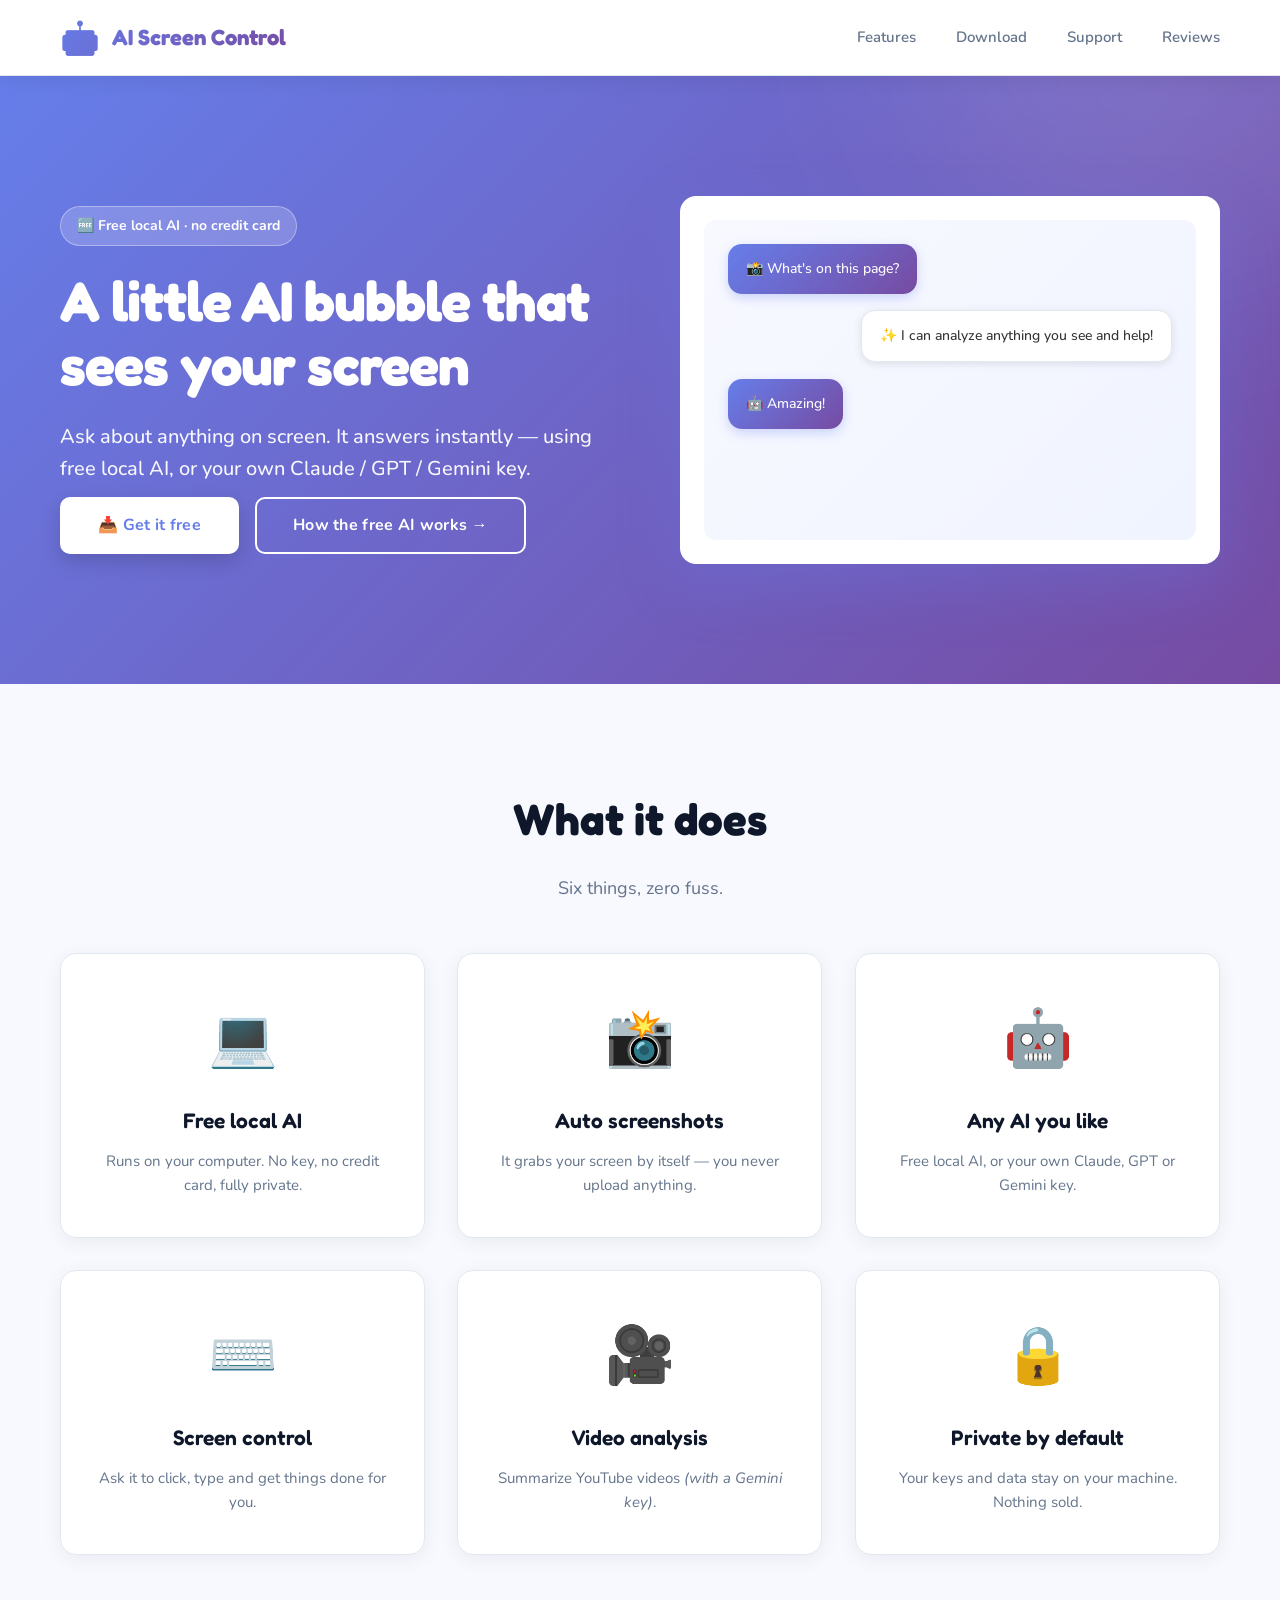
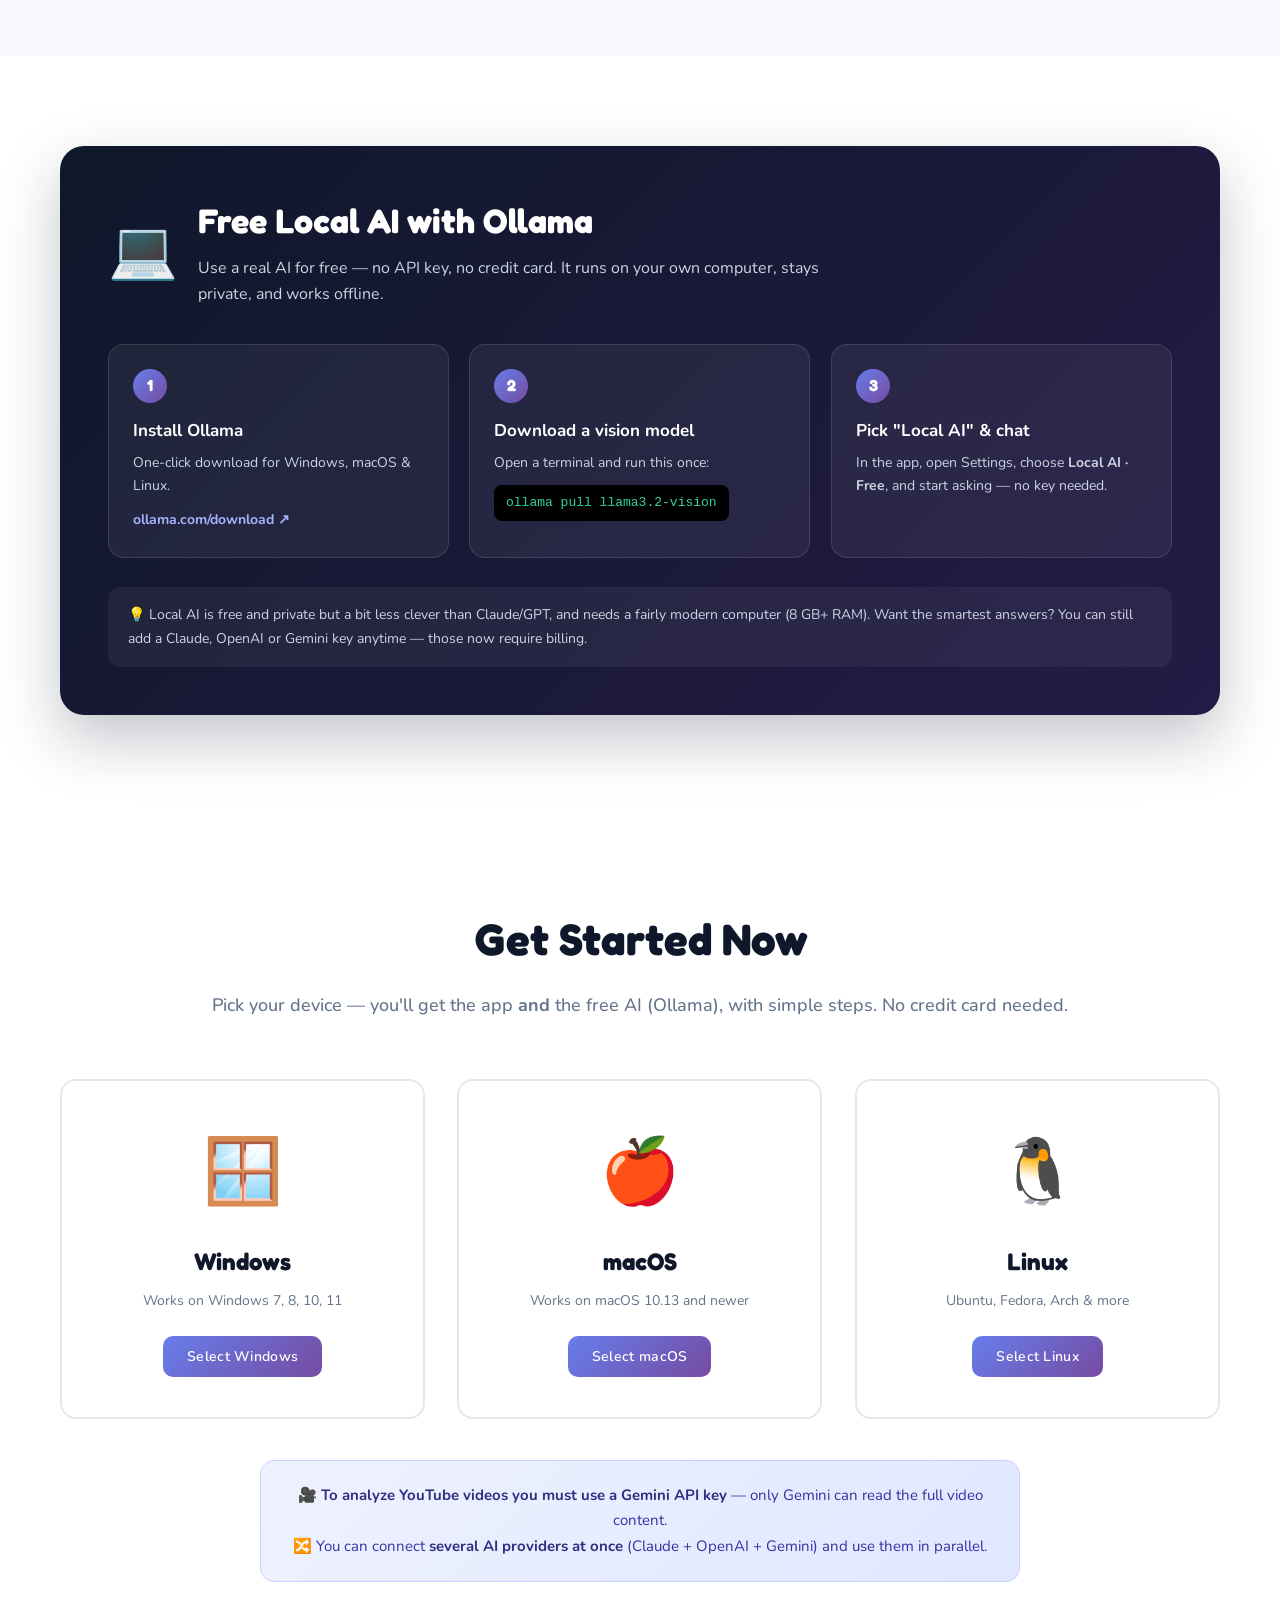
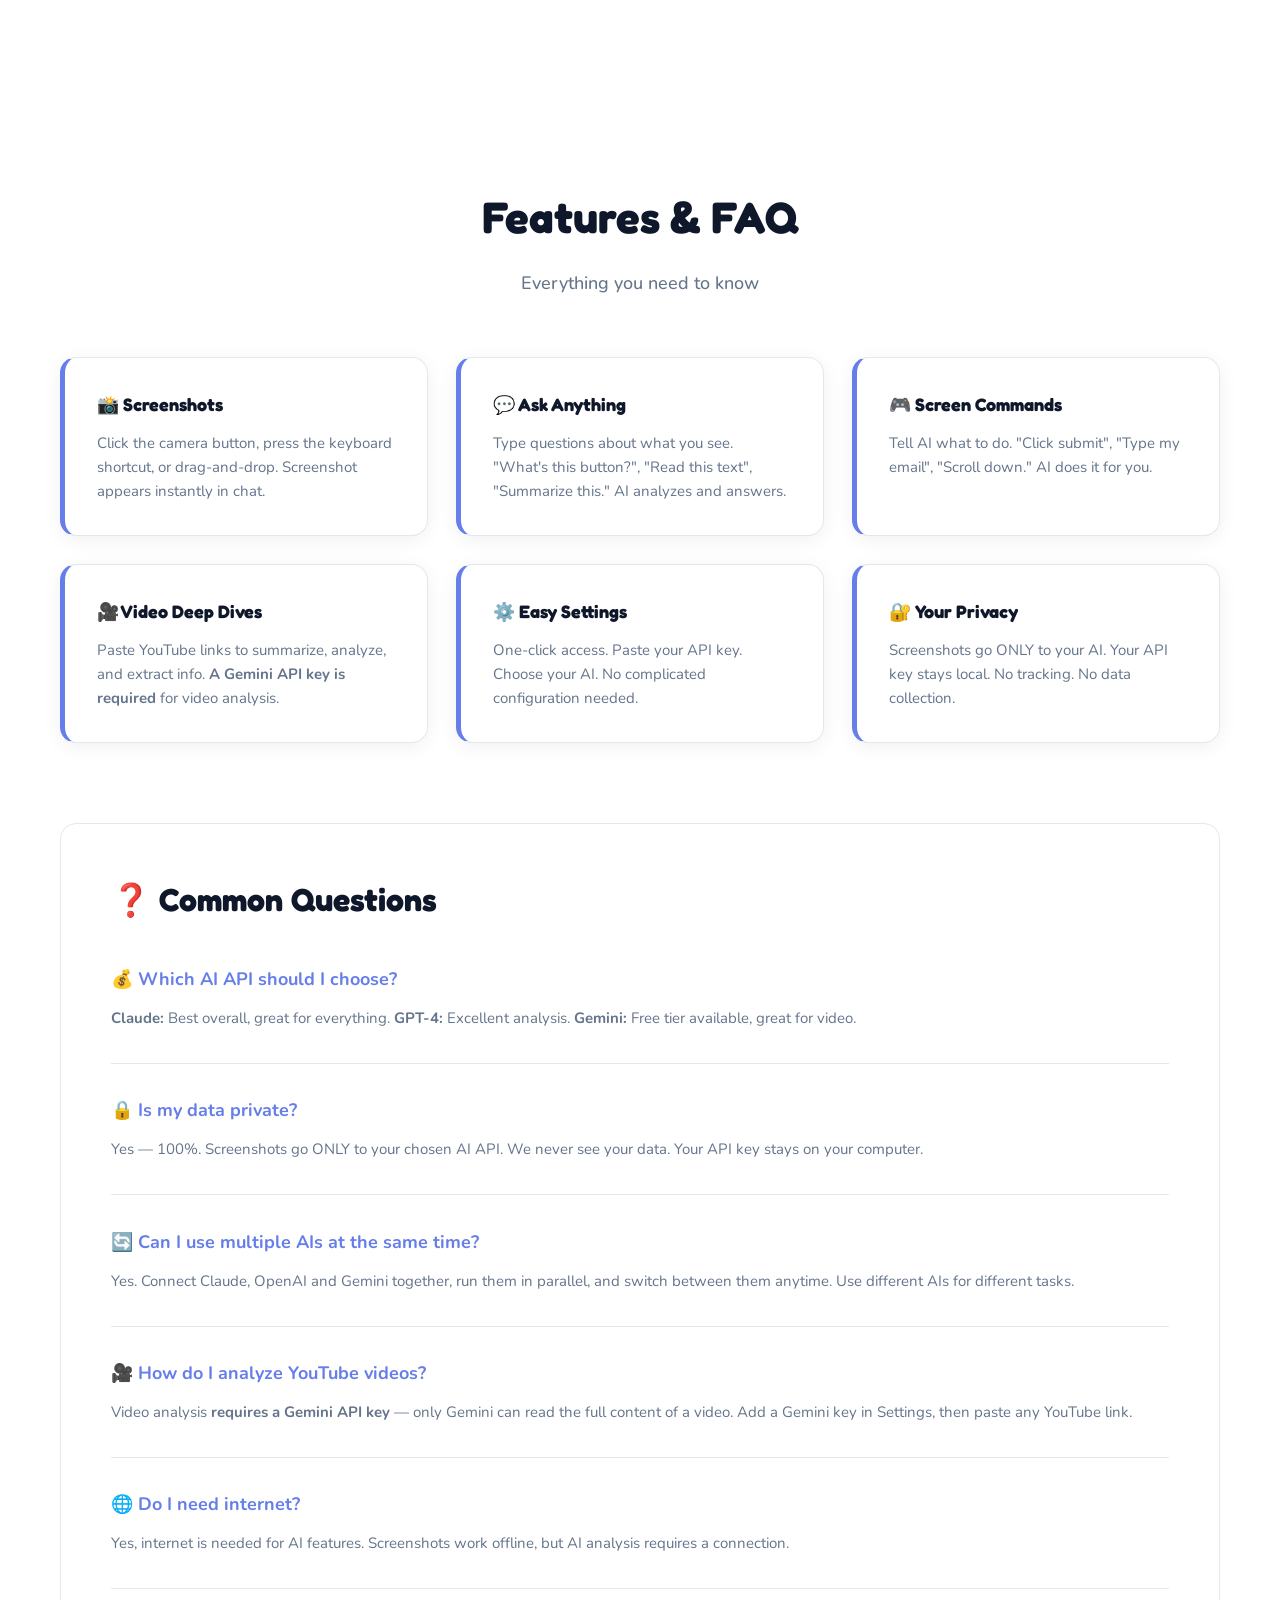
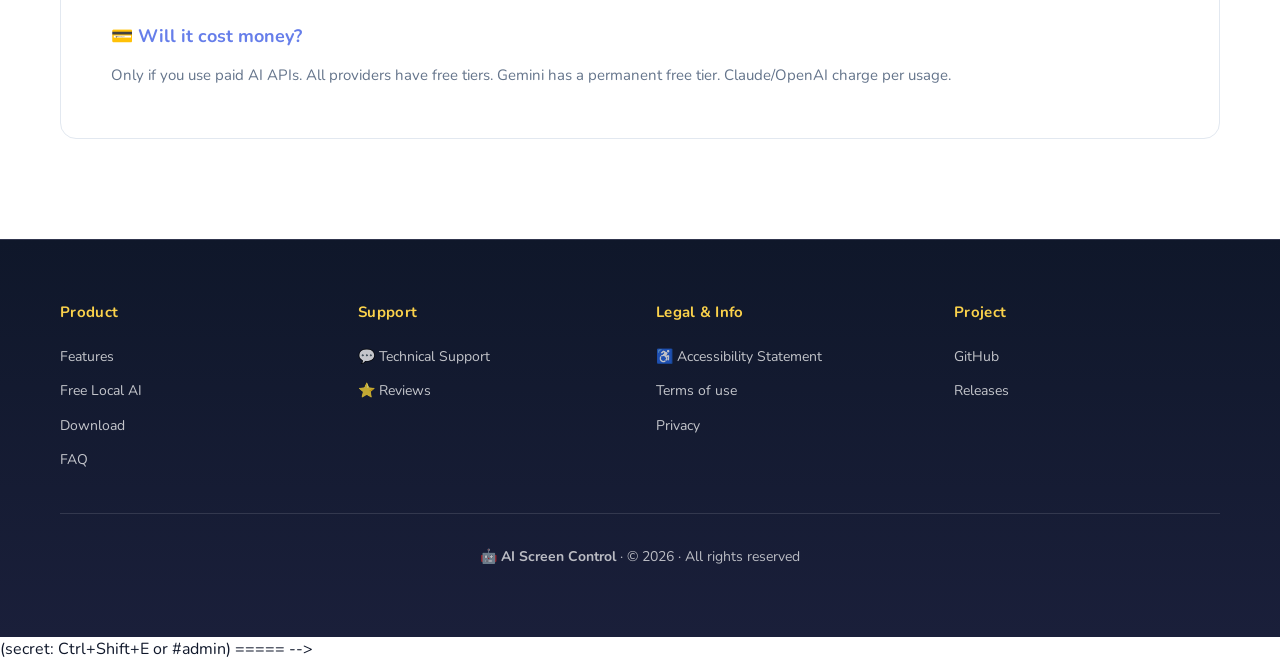
==== website/index.html @ 4c2fd34a "Website: split into separate pages + shared assets + admin tweaks - Multi-page site sharing styles.c" ====
<!DOCTYPE html>
<html lang="en">
<head>
  <meta charset="UTF-8">
  <meta name="viewport" content="width=device-width, initial-scale=1.0">
  <title>AI Screen Control - Universal AI Assistant</title>
  <link href="https://fonts.googleapis.com/css2?family=Fredoka:wght@500;600;700&family=Nunito:wght@400;600;700;800&display=swap" rel="stylesheet">
  <link rel="stylesheet" href="styles.css">
</head>
<body>
  <a href="#main" class="skip-link">Skip to main content</a>
  <nav class="navbar" aria-label="Primary">
    <div class="container">
      <a class="logo" href="index.html" style="text-decoration:none;">
        <span class="logo-icon" aria-hidden="true">🤖</span>
        <span>AI Screen Control</span>
      </a>
      <ul class="nav-links">
        <li><a href="index.html#features">Features</a></li>
        <li><a href="index.html#download">Download</a></li>
        <li><a href="support.html">Support</a></li>
        <li><a href="reviews.html">Reviews</a></li>
      </ul>
    </div>
  </nav>

  <main id="main">
  <header class="hero">
    <div class="container">
      <div class="hero-content">
        <span class="hero-badge">🆓 Free local AI · no credit card</span>
        <h1>A little AI bubble that sees your screen</h1>
        <p class="subtitle">Ask about anything on screen. It answers instantly — using free local AI, or your own Claude / GPT / Gemini key.</p>
        <div class="hero-buttons">
          <a href="#download" class="btn btn-primary">📥 Get it free</a>
          <a href="#local-ai" class="btn btn-secondary">How the free AI works →</a>
        </div>
      </div>
      <div class="hero-image">
        <div class="mockup">
          <div class="mockup-screen">
            <div class="chat-bubble">📸 What's on this page?</div>
            <div class="chat-bubble response">✨ I can analyze anything you see and help!</div>
            <div class="chat-bubble">🤖 Amazing!</div>
          </div>
        </div>
      </div>
    </div>
  </header>
<section id="features" class="features">
    <div class="container">
      <h2>What it does</h2>
      <p>Six things, zero fuss.</p>
      <div class="features-grid">
        <div class="feature-card">
          <div class="feature-icon">💻</div>
          <h3>Free local AI</h3>
          <p>Runs on your computer. No key, no credit card, fully private.</p>
        </div>
        <div class="feature-card">
          <div class="feature-icon">📸</div>
          <h3>Auto screenshots</h3>
          <p>It grabs your screen by itself — you never upload anything.</p>
        </div>
        <div class="feature-card">
          <div class="feature-icon">🤖</div>
          <h3>Any AI you like</h3>
          <p>Free local AI, or your own Claude, GPT or Gemini key.</p>
        </div>
        <div class="feature-card">
          <div class="feature-icon">⌨️</div>
          <h3>Screen control</h3>
          <p>Ask it to click, type and get things done for you.</p>
        </div>
        <div class="feature-card">
          <div class="feature-icon">🎥</div>
          <h3>Video analysis</h3>
          <p>Summarize YouTube videos <em>(with a Gemini key)</em>.</p>
        </div>
        <div class="feature-card">
          <div class="feature-icon">🔒</div>
          <h3>Private by default</h3>
          <p>Your keys and data stay on your machine. Nothing sold.</p>
        </div>
      </div>
    </div>
  </section>
<section id="local-ai" class="localai">
    <div class="container">
      <div class="localai-card">
        <div class="localai-head">
          <span class="localai-emoji">💻</span>
          <div>
            <h2>Free Local AI with Ollama</h2>
            <p>Use a real AI for free — no API key, no credit card. It runs on your own computer, stays private, and works offline.</p>
          </div>
        </div>

        <div class="localai-steps">
          <div class="localai-step">
            <span class="step-num">1</span>
            <h4>Install Ollama</h4>
            <p>One-click download for Windows, macOS & Linux.</p>
            <a class="localai-link" href="https://ollama.com/download" target="_blank" rel="noopener">ollama.com/download ↗</a>
          </div>
          <div class="localai-step">
            <span class="step-num">2</span>
            <h4>Download a vision model</h4>
            <p>Open a terminal and run this once:</p>
            <code>ollama pull llama3.2-vision</code>
          </div>
          <div class="localai-step">
            <span class="step-num">3</span>
            <h4>Pick "Local AI" &amp; chat</h4>
            <p>In the app, open Settings, choose <strong>Local AI · Free</strong>, and start asking — no key needed.</p>
          </div>
        </div>

        <p class="localai-note">
          💡 Local AI is free and private but a bit less clever than Claude/GPT, and needs a fairly modern computer (8&nbsp;GB+ RAM).
          Want the smartest answers? You can still add a Claude, OpenAI or Gemini key anytime — those now require billing.
        </p>
      </div>
    </div>
  </section>
<section id="download" class="download">
    <div class="container">
      <h2>Get Started Now</h2>
      <p class="section-subtitle">Pick your device — you'll get the app <strong>and</strong> the free AI (Ollama), with simple steps. No credit card needed.</p>

      <div class="download-options">
        <div class="os-card">
          <div class="os-icon">🪟</div>
          <h3>Windows</h3>
          <p>Works on Windows 7, 8, 10, 11</p>
          <button class="btn btn-small btn-gradient" onclick="openDownloadModal('windows')">Select Windows</button>
        </div>

        <div class="os-card">
          <div class="os-icon">🍎</div>
          <h3>macOS</h3>
          <p>Works on macOS 10.13 and newer</p>
          <button class="btn btn-small btn-gradient" onclick="openDownloadModal('macos')">Select macOS</button>
        </div>

        <div class="os-card">
          <div class="os-icon">🐧</div>
          <h3>Linux</h3>
          <p>Ubuntu, Fedora, Arch & more</p>
          <button class="btn btn-small btn-gradient" onclick="openDownloadModal('linux')">Select Linux</button>
        </div>
      </div>

      <div class="provider-note">
        🎥 <strong>To analyze YouTube videos you must use a Gemini API key</strong> — only Gemini can read the full video content.
        <br>🔀 You can connect <strong>several AI providers at once</strong> (Claude + OpenAI + Gemini) and use them in parallel.
      </div>
    </div>
  </section>
<section id="docs" class="docs">
    <div class="container">
      <h2>Features & FAQ</h2>
      <p class="section-subtitle">Everything you need to know</p>

      <div class="docs-grid">
        <div class="doc-card">
          <h3>📸 Screenshots</h3>
          <p>Click the camera button, press the keyboard shortcut, or drag-and-drop. Screenshot appears instantly in chat.</p>
        </div>
        <div class="doc-card">
          <h3>💬 Ask Anything</h3>
          <p>Type questions about what you see. "What's this button?", "Read this text", "Summarize this." AI analyzes and answers.</p>
        </div>
        <div class="doc-card">
          <h3>🎮 Screen Commands</h3>
          <p>Tell AI what to do. "Click submit", "Type my email", "Scroll down." AI does it for you.</p>
        </div>
        <div class="doc-card">
          <h3>🎥 Video Deep Dives</h3>
          <p>Paste YouTube links to summarize, analyze, and extract info. <strong>A Gemini API key is required</strong> for video analysis.</p>
        </div>
        <div class="doc-card">
          <h3>⚙️ Easy Settings</h3>
          <p>One-click access. Paste your API key. Choose your AI. No complicated configuration needed.</p>
        </div>
        <div class="doc-card">
          <h3>🔐 Your Privacy</h3>
          <p>Screenshots go ONLY to your AI. Your API key stays local. No tracking. No data collection.</p>
        </div>
      </div>

      <div class="faq">
        <h3>❓ Common Questions</h3>
        <div class="faq-item">
          <h4>💰 Which AI API should I choose?</h4>
          <p><strong>Claude:</strong> Best overall, great for everything. <strong>GPT-4:</strong> Excellent analysis. <strong>Gemini:</strong> Free tier available, great for video.</p>
        </div>
        <div class="faq-item">
          <h4>🔒 Is my data private?</h4>
          <p>Yes — 100%. Screenshots go ONLY to your chosen AI API. We never see your data. Your API key stays on your computer.</p>
        </div>
        <div class="faq-item">
          <h4>🔄 Can I use multiple AIs at the same time?</h4>
          <p>Yes. Connect Claude, OpenAI and Gemini together, run them in parallel, and switch between them anytime. Use different AIs for different tasks.</p>
        </div>
        <div class="faq-item">
          <h4>🎥 How do I analyze YouTube videos?</h4>
          <p>Video analysis <strong>requires a Gemini API key</strong> — only Gemini can read the full content of a video. Add a Gemini key in Settings, then paste any YouTube link.</p>
        </div>
        <div class="faq-item">
          <h4>🌐 Do I need internet?</h4>
          <p>Yes, internet is needed for AI features. Screenshots work offline, but AI analysis requires a connection.</p>
        </div>
        <div class="faq-item">
          <h4>💳 Will it cost money?</h4>
          <p>Only if you use paid AI APIs. All providers have free tiers. Gemini has a permanent free tier. Claude/OpenAI charge per usage.</p>
        </div>
      </div>
    </div>
  </section>
  </main>

  <footer>
    <div class="container">
      <div class="footer-cols">
        <div class="footer-col">
          <h4>Product</h4>
          <a href="index.html#features">Features</a>
          <a href="index.html#local-ai">Free Local AI</a>
          <a href="index.html#download">Download</a>
          <a href="index.html#docs">FAQ</a>
        </div>
        <div class="footer-col">
          <h4>Support</h4>
          <a href="support.html">💬 Technical Support</a>
          <a href="reviews.html">⭐ Reviews</a>
        </div>
        <div class="footer-col">
          <h4>Legal &amp; Info</h4>
          <a href="accessibility.html">♿ Accessibility Statement</a>
          <a href="index.html#docs">Terms of use</a>
          <a href="index.html#docs">Privacy</a>
        </div>
        <div class="footer-col">
          <h4>Project</h4>
          <a href="https://github.com/az0512124155azz-sys/ai-screen-control" target="_blank" rel="noopener">GitHub</a>
          <a href="https://github.com/az0512124155azz-sys/ai-screen-control/releases/latest" target="_blank" rel="noopener">Releases</a>
        </div>
      </div>
      <div class="footer-bottom"><p><strong>🤖 AI Screen Control</strong> · © 2026 · All rights reserved</p></div>
    </div>
  </footer>

  <div class="modal-overlay" id="downloadModal">
    <div class="modal" role="dialog" aria-modal="true" aria-labelledby="modalTitle">
      <div class="modal-header">
        <h3 id="modalTitle">Choose Installation Method</h3>
        <button class="modal-close" onclick="closeModal()" aria-label="Close dialog">
          <span aria-hidden="true">✕</span>
        </button>
      </div>
      <div class="modal-body" id="modalBody"></div>
    </div>
  </div>

  
   (secret: Ctrl+Shift+E or #admin) ===== -->
  <div id="adminLogin" hidden>
    <form class="admin-login-box" onsubmit="tryAdmin(event)">
      <h3>🔒 Admin login</h3>
      <p>Enter your password to edit the site's text.</p>
      <input id="adminPass" type="password" placeholder="Password" autocomplete="off">
      <p id="adminErr" class="admin-err" hidden>Wrong password.</p>
      <div class="admin-login-actions">
        <button type="submit" class="admin-go">Enter</button>
        <button type="button" class="admin-cancel" onclick="document.getElementById('adminLogin').hidden=true">Cancel</button>
      </div>
    </form>
  </div>

  
  
  

  
  <script src="site.js"></script>
</body>
</html>
---- website/styles.css ----
* { margin: 0; padding: 0; box-sizing: border-box; }

    /* ===== Accessibility ===== */
    /* Visible keyboard focus indicator on every interactive element */
    a:focus-visible, button:focus-visible, [tabindex]:focus-visible {
      outline: 3px solid #ffbf47;
      outline-offset: 2px;
      border-radius: 4px;
    }
    /* Skip-to-content link, visible only when focused */
    .skip-link {
      position: absolute; left: 12px; top: -60px;
      background: #0f172a; color: #fff; padding: 12px 20px;
      border-radius: 8px; z-index: 2000; font-weight: 700;
      text-decoration: none; transition: top 0.2s ease;
    }
    .skip-link:focus { top: 12px; }
    /* Screen-reader only text */
    .sr-only {
      position: absolute; width: 1px; height: 1px; padding: 0; margin: -1px;
      overflow: hidden; clip: rect(0,0,0,0); white-space: nowrap; border: 0;
    }
    /* Respect users who prefer reduced motion */
    @media (prefers-reduced-motion: reduce) {
      *, *::before, *::after {
        animation-duration: 0.001ms !important;
        transition-duration: 0.001ms !important;
        scroll-behavior: auto !important;
      }
    }

    :root {
      --primary: #667eea;
      --secondary: #764ba2;
      --accent: #ff6b6b;
      --dark: #0f172a;
      --light: #f8f9ff;
      --border: #e2e8f0;
      --text: #0f172a;
      --text-light: #64748b;
      --gradient: linear-gradient(135deg, #667eea 0%, #764ba2 100%);
    }

    html, body {
      font-family: 'Nunito', -apple-system, BlinkMacSystemFont, sans-serif;
      color: var(--text);
      line-height: 1.6;
      background: white;
      scroll-behavior: smooth;
    }
    /* Friendly rounded display font for all headings + logo */
    .logo, h1, h2, h3, .step-num, .localai-head h2 {
      font-family: 'Fredoka', 'Nunito', sans-serif;
      letter-spacing: 0;
    }

    .container { max-width: 1200px; margin: 0 auto; padding: 0 20px; }

    /* Navbar */
    .navbar {
      background: rgba(255, 255, 255, 0.95);
      backdrop-filter: blur(10px);
      box-shadow: 0 4px 20px rgba(0, 0, 0, 0.08);
      position: sticky; top: 0; z-index: 100;
      border-bottom: 1px solid var(--border);
    }
    .navbar .container {
      display: flex; justify-content: space-between; align-items: center; height: 75px;
    }
    .logo {
      display: flex; align-items: center; gap: 12px;
      font-size: 22px; font-weight: 800;
      background: var(--gradient);
      -webkit-background-clip: text; -webkit-text-fill-color: transparent; background-clip: text;
    }
    .logo-icon { font-size: 32px; }
    .nav-links { display: flex; gap: 40px; list-style: none; }
    .nav-links a {
      text-decoration: none; color: var(--text-light);
      font-weight: 600; font-size: 15px; transition: all 0.3s ease;
    }
    .nav-links a:hover { color: var(--primary); }

    /* Hero */
    .hero {
      padding: 120px 0; background: var(--gradient);
      color: white; position: relative; overflow: hidden;
    }
    .hero::before {
      content: ''; position: absolute; top: -50%; right: -10%;
      width: 500px; height: 500px; background: rgba(255, 255, 255, 0.1);
      border-radius: 50%; filter: blur(100px);
    }
    .hero .container {
      display: grid; grid-template-columns: 1fr 1fr; gap: 80px;
      align-items: center; position: relative; z-index: 1;
    }
    .hero-content h1 {
      font-size: 56px; margin-bottom: 24px; line-height: 1.15;
      font-weight: 800; letter-spacing: -1px;
    }
    .hero-content p { font-size: 20px; margin-bottom: 12px; opacity: 0.95; font-weight: 500; }
    .subtitle { font-size: 19px; margin-bottom: 36px; opacity: 0.92; font-weight: 400; }
    .hero-buttons { display: flex; gap: 16px; flex-wrap: wrap; }
    .hero-badge {
      display: inline-block; margin-bottom: 22px; padding: 8px 16px;
      background: rgba(255,255,255,0.18); border: 1px solid rgba(255,255,255,0.35);
      border-radius: 999px; font-weight: 700; font-size: 14px; backdrop-filter: blur(4px);
    }
    .btn { border-radius: 14px; }

    .btn {
      padding: 14px 36px; border-radius: 10px; text-decoration: none;
      font-weight: 700; display: inline-block; transition: all 0.3s ease;
      border: 2px solid transparent; font-size: 16px; letter-spacing: 0.3px;
      cursor: pointer; font-family: inherit;
    }
    .btn-primary {
      background: white; color: var(--primary);
      box-shadow: 0 8px 20px rgba(0, 0, 0, 0.15);
    }
    .btn-primary:hover { transform: translateY(-4px); box-shadow: 0 12px 32px rgba(0, 0, 0, 0.25); }
    .btn-secondary { background: transparent; color: white; border: 2px solid white; }
    .btn-secondary:hover { background: white; color: var(--primary); transform: translateY(-4px); }

    .mockup {
      background: white; border-radius: 16px; padding: 24px;
      box-shadow: 0 20px 60px rgba(102, 126, 234, 0.3);
      transform: perspective(1000px) rotateY(-5px); transition: transform 0.6s cubic-bezier(0.16, 1, 0.3, 1);
      animation: floaty 6s ease-in-out infinite;
    }
    .mockup:hover { transform: perspective(1000px) rotateY(0deg) translateY(-4px); animation-play-state: paused; }
    @keyframes floaty {
      0%, 100% { transform: perspective(1000px) rotateY(-5px) translateY(0); }
      50%      { transform: perspective(1000px) rotateY(-5px) translateY(-12px); }
    }
    .mockup-screen {
      background: linear-gradient(135deg, #f8f9ff 0%, #f0f4ff 100%);
      border-radius: 12px; padding: 24px; height: 320px;
      display: flex; flex-direction: column; gap: 16px; overflow: hidden;
    }
    .chat-bubble {
      background: var(--gradient); color: white; padding: 14px 18px;
      border-radius: 14px; width: fit-content; max-width: 85%; font-size: 14px;
      box-shadow: 0 4px 12px rgba(102, 126, 234, 0.3); font-weight: 500;
      animation: pop 0.55s cubic-bezier(0.34, 1.56, 0.64, 1) both;
    }
    .chat-bubble:nth-child(2) { animation-delay: 0.25s; }
    .chat-bubble:nth-child(3) { animation-delay: 0.5s; }
    /* the last bubble keeps gently jumping to feel alive */
    .chat-bubble:last-child { animation: pop 0.55s cubic-bezier(0.34, 1.56, 0.64, 1) 0.5s both, jump 2.2s ease-in-out 1.2s infinite; }
    .chat-bubble.response {
      background: #ffffff; color: #333; align-self: flex-end;
      border: 1px solid var(--border); box-shadow: 0 2px 8px rgba(0, 0, 0, 0.1);
    }
    @keyframes pop {
      0%   { opacity: 0; transform: translateY(16px) scale(0.9); }
      60%  { opacity: 1; transform: translateY(-5px) scale(1.03); }
      100% { opacity: 1; transform: translateY(0) scale(1); }
    }
    @keyframes jump {
      0%, 100% { transform: translateY(0); }
      50%      { transform: translateY(-7px); }
    }

    /* Features */
    .features { padding: 100px 0; background: var(--light); position: relative; }
    .features h2 { text-align: center; font-size: 44px; margin-bottom: 20px; font-weight: 800; color: var(--text); }
    .features > .container > p { text-align: center; color: var(--text-light); font-size: 18px; margin-bottom: 50px; }
    .features-grid { display: grid; grid-template-columns: repeat(auto-fit, minmax(320px, 1fr)); gap: 32px; }
    .feature-card {
      background: white; padding: 40px 32px; border-radius: 16px; text-align: center;
      box-shadow: 0 4px 20px rgba(0, 0, 0, 0.06);
      /* bouncy lift on hover */
      transition: transform 0.5s cubic-bezier(0.16, 1, 0.3, 1), box-shadow 0.3s ease;
      border: 1px solid var(--border); position: relative; overflow: hidden;
    }
    .feature-card::before {
      content: ''; position: absolute; top: 0; left: 0; right: 0; height: 4px;
      background: var(--gradient); transform: scaleX(0); transform-origin: left; transition: transform 0.3s ease;
    }
    .feature-card:hover { transform: translateY(-16px) scale(1.02); box-shadow: 0 22px 48px rgba(102, 126, 234, 0.22); }
    .feature-card:hover::before { transform: scaleX(1); }
    .feature-icon { font-size: 56px; margin-bottom: 20px; transition: transform 0.5s cubic-bezier(0.16, 1, 0.3, 1); }
    .feature-card:hover .feature-icon { transform: scale(1.18) translateY(-2px); }
    .feature-card h3 { margin-bottom: 12px; color: var(--text); font-size: 21px; font-weight: 600; }
    .feature-card p { color: var(--text-light); font-size: 15px; line-height: 1.6; }

    /* Local AI (Ollama) spotlight */
    .localai { padding: 90px 0; background: white; }
    .localai-card {
      background: linear-gradient(135deg, #0f172a 0%, #241b46 100%);
      color: #fff; border-radius: 24px; padding: 48px;
      box-shadow: 0 24px 60px rgba(15, 23, 42, 0.25);
    }
    .localai-head { display: flex; align-items: center; gap: 20px; margin-bottom: 36px; }
    .localai-emoji { font-size: 56px; line-height: 1; }
    .localai-head h2 { font-size: 34px; font-weight: 800; margin-bottom: 8px; }
    .localai-head p { color: #cbd5e1; font-size: 16px; max-width: 640px; }
    .localai-steps { display: grid; grid-template-columns: repeat(auto-fit, minmax(230px, 1fr)); gap: 20px; }
    .localai-step {
      background: rgba(255,255,255,0.06); border: 1px solid rgba(255,255,255,0.12);
      border-radius: 16px; padding: 24px; position: relative;
      transition: transform 0.5s cubic-bezier(0.16, 1, 0.3, 1), background 0.3s ease;
    }
    .localai-step:hover { transform: translateY(-10px); background: rgba(255,255,255,0.1); }
    .step-num {
      display: inline-flex; align-items: center; justify-content: center;
      width: 34px; height: 34px; border-radius: 50%;
      background: var(--gradient); color: #fff; font-weight: 800; margin-bottom: 14px;
    }
    .localai-step h4 { font-size: 17px; font-weight: 700; margin-bottom: 8px; }
    .localai-step p { color: #cbd5e1; font-size: 14px; margin-bottom: 10px; }
    .localai-step code {
      display: inline-block; background: #000; color: #34d399;
      padding: 8px 12px; border-radius: 8px; font-family: 'Courier New', monospace; font-size: 13px;
    }
    .localai-link { color: #a5b4fc; font-weight: 700; text-decoration: none; font-size: 14px; }
    .localai-link:hover { text-decoration: underline; }
    .localai-note {
      margin-top: 30px; color: #cbd5e1; font-size: 14px; line-height: 1.7;
      background: rgba(255,255,255,0.05); border-radius: 12px; padding: 16px 20px;
    }

    /* Reviews & contact */
    .reviews { padding: 90px 0; background: var(--light); }
    .reviews h2 { text-align: center; font-size: 44px; font-weight: 700; margin-bottom: 14px; color: var(--text); }
    .reviews-grid { display: grid; grid-template-columns: 1.35fr 1fr; gap: 28px; margin-top: 10px; align-items: start; }
    .review-form { background: #fff; border: 1px solid var(--border); border-radius: 22px; padding: 32px; display: flex; flex-direction: column; gap: 6px; box-shadow: 0 8px 30px rgba(15,23,42,0.05); }
    .review-form label { font-weight: 700; font-size: 14px; margin-top: 10px; }
    .review-form input, .review-form select, .review-form textarea {
      border: 1px solid var(--border); border-radius: 12px; padding: 12px 14px;
      font-size: 15px; font-family: inherit; outline: none; transition: all 0.2s ease;
    }
    .review-form input:focus, .review-form select:focus, .review-form textarea:focus { border-color: var(--primary); box-shadow: 0 0 0 3px rgba(102,126,234,0.12); }
    .file-label { font-weight: 600 !important; color: var(--text-light); }
    .review-send { margin-top: 18px; border: none; cursor: pointer; color: #fff; }
    .reviews-note { background: linear-gradient(135deg, #f2efff, #eaf3ff); border: 1px solid #e3ddff; border-radius: 22px; padding: 28px; }
    .reviews-note h3 { font-size: 18px; margin-bottom: 10px; color: var(--primary); }
    .reviews-note p { color: var(--text-light); font-size: 14px; line-height: 1.7; }
    .reviews-note hr { border: none; border-top: 1px solid rgba(0,0,0,0.08); margin: 16px 0; }
    .reviews-note .soon { color: var(--text); }
    @media (max-width: 768px) { .reviews-grid { grid-template-columns: 1fr; } .reviews h2 { font-size: 32px; } }

    /* Download */
    .download { padding: 100px 0; background: white; }
    .download h2 { text-align: center; font-size: 44px; margin-bottom: 16px; font-weight: 800; color: var(--text); }
    .section-subtitle { text-align: center; font-size: 18px; color: var(--text-light); margin-bottom: 60px; font-weight: 500; }
    .download-options { display: grid; grid-template-columns: repeat(auto-fit, minmax(300px, 1fr)); gap: 32px; }
    .os-card {
      background: white; border: 2px solid var(--border); border-radius: 16px;
      padding: 40px 32px; text-align: center;
      transition: transform 0.5s cubic-bezier(0.16, 1, 0.3, 1), box-shadow 0.3s ease, border-color 0.3s ease;
      position: relative; overflow: hidden;
    }
    .os-card:hover { border-color: var(--primary); box-shadow: 0 22px 48px rgba(102, 126, 234, 0.2); transform: translateY(-14px) scale(1.02); }
    .os-icon { font-size: 64px; margin-bottom: 20px; transition: transform 0.5s cubic-bezier(0.16, 1, 0.3, 1); }
    .os-card:hover .os-icon { transform: scale(1.15) translateY(-2px); }
    .os-card h3 { color: var(--text); margin-bottom: 8px; font-size: 24px; font-weight: 700; }
    .os-card > p { color: var(--text-light); font-size: 14px; margin-bottom: 24px; }
    .btn-small { padding: 11px 24px; font-size: 14px; font-weight: 600; }
    .btn-gradient { background: var(--gradient); color: white; border: none; }
    .btn-gradient:hover { transform: translateY(-3px); box-shadow: 0 8px 20px rgba(102, 126, 234, 0.4); }

    /* Setup */
    .setup { padding: 100px 0; background: var(--light); }
    .setup h2 { text-align: center; font-size: 44px; margin-bottom: 16px; font-weight: 800; color: var(--text); }
    .setup > .container > p { text-align: center; color: var(--text-light); font-size: 18px; margin-bottom: 50px; }
    .setup-steps { display: grid; grid-template-columns: repeat(auto-fit, minmax(300px, 1fr)); gap: 40px; }
    .step { text-align: center; }
    .step-number {
      display: inline-flex; align-items: center; justify-content: center;
      width: 72px; height: 72px; background: var(--gradient); color: white;
      border-radius: 16px; font-size: 36px; font-weight: bold; margin-bottom: 24px;
      box-shadow: 0 8px 24px rgba(102, 126, 234, 0.3); transition: all 0.3s ease;
    }
    .step:hover .step-number { transform: translateY(-4px); box-shadow: 0 12px 32px rgba(102, 126, 234, 0.4); }
    .step h3 { margin-bottom: 15px; color: var(--primary); }
    .step p { color: var(--text-light); margin-bottom: 15px; }
    .step ol { text-align: left; color: var(--text); margin-left: 20px; }
    .step li { margin-bottom: 8px; }

    .api-buttons { display: flex; flex-direction: column; gap: 12px; margin-top: 16px; }
    .api-key-btn {
      display: flex; align-items: center; justify-content: space-between;
      background: white; border: 2px solid var(--border); border-radius: 10px;
      padding: 14px 18px; text-decoration: none; color: var(--text);
      font-weight: 600; font-size: 14px; transition: all 0.3s ease;
    }
    .api-key-btn:hover { border-color: var(--primary); transform: translateX(4px); box-shadow: 0 4px 12px rgba(102, 126, 234, 0.15); }
    .api-key-btn .api-name { display: flex; align-items: center; gap: 10px; }
    .api-key-btn .api-badge { font-size: 11px; padding: 3px 10px; border-radius: 20px; background: var(--light); color: var(--primary); font-weight: 700; }
    .api-key-btn .api-arrow { color: var(--primary); font-weight: 700; }

    /* Docs */
    .docs { padding: 100px 0; }
    .docs h2 { text-align: center; font-size: 44px; margin-bottom: 16px; font-weight: 800; color: var(--text); }
    .docs-grid { display: grid; grid-template-columns: repeat(auto-fit, minmax(320px, 1fr)); gap: 28px; margin-top: 50px; }
    .doc-card {
      background: white; padding: 32px; border-radius: 16px;
      box-shadow: 0 4px 20px rgba(0, 0, 0, 0.06); transition: all 0.3s ease;
      border: 1px solid var(--border); border-left: 5px solid var(--primary);
    }
    .doc-card { transition: transform 0.5s cubic-bezier(0.16, 1, 0.3, 1), box-shadow 0.3s ease; }
    .doc-card:hover { transform: translateY(-12px) scale(1.015); box-shadow: 0 20px 44px rgba(102, 126, 234, 0.2); }
    .doc-card h3 { margin-bottom: 12px; color: var(--text); font-size: 18px; font-weight: 700; }
    .doc-card p { color: var(--text-light); font-size: 15px; line-height: 1.6; }

    .faq { margin-top: 80px; background: white; padding: 50px; border-radius: 16px; border: 1px solid var(--border); }
    .faq h3 { color: var(--text); margin-bottom: 40px; font-size: 32px; font-weight: 800; }
    .faq-item { margin-bottom: 32px; padding-bottom: 32px; border-bottom: 1px solid var(--border); transition: all 0.3s ease; }
    .faq-item:hover { padding-left: 16px; }
    .faq-item:last-child { border-bottom: none; margin-bottom: 0; padding-bottom: 0; }
    .faq-item h4 { color: var(--primary); margin-bottom: 12px; font-size: 18px; font-weight: 700; }
    .faq-item p { color: var(--text-light); line-height: 1.7; font-size: 15px; }

    /* Footer */
    footer {
      background: linear-gradient(180deg, #0f172a 0%, #1a1f3a 100%);
      color: white; padding: 60px 0; text-align: center;
      border-top: 1px solid rgba(255, 255, 255, 0.1);
    }
    footer p { margin: 8px 0; font-size: 15px; opacity: 0.9; }
    footer a { color: rgba(255,255,255,0.75); text-decoration: none; }
    .footer-cols { display: grid; grid-template-columns: repeat(4, 1fr); gap: 32px; text-align: left; padding-bottom: 36px; border-bottom: 1px solid rgba(255,255,255,0.12); }
    .footer-col h4 { color: #fbd24b; font-size: 15px; font-weight: 700; margin-bottom: 16px; letter-spacing: 0.3px; }
    .footer-col a { display: block; padding: 6px 0; font-size: 14px; transition: color 0.2s ease, padding-left 0.2s ease; }
    .footer-col a:hover { color: #fff; padding-left: 4px; }
    .footer-bottom { padding-top: 24px; text-align: center; }
    .footer-bottom p { opacity: 0.7; font-size: 14px; }
    @media (max-width: 768px) { .footer-cols { grid-template-columns: 1fr 1fr; gap: 24px; } }

    /* ===== MODAL ===== */
    .modal-overlay {
      display: none; position: fixed; inset: 0;
      background: rgba(15, 23, 42, 0.7); backdrop-filter: blur(6px);
      z-index: 1000; align-items: center; justify-content: center; padding: 20px;
    }
    .modal-overlay.active { display: flex; animation: fadeIn 0.25s ease; }
    @keyframes fadeIn { from { opacity: 0; } to { opacity: 1; } }
    .modal {
      background: white; border-radius: 20px; max-width: 640px; width: 100%;
      max-height: 90vh; overflow-y: auto; box-shadow: 0 30px 80px rgba(0,0,0,0.4);
      animation: modalPop 0.3s ease;
    }
    @keyframes modalPop { from { opacity: 0; transform: scale(0.92) translateY(20px); } to { opacity: 1; transform: scale(1) translateY(0); } }
    .modal-header {
      background: var(--gradient); color: white; padding: 28px 32px;
      border-radius: 20px 20px 0 0; display: flex; align-items: center;
      justify-content: space-between; position: sticky; top: 0;
    }
    .modal-header h3 { font-size: 22px; font-weight: 800; display: flex; align-items: center; gap: 12px; }
    .modal-close {
      background: rgba(255,255,255,0.2); border: none; color: white;
      width: 38px; height: 38px; border-radius: 10px; cursor: pointer;
      font-size: 20px; transition: all 0.2s ease; display: flex; align-items: center; justify-content: center;
    }
    .modal-close:hover { background: rgba(255,255,255,0.35); }
    .modal-body { padding: 32px; }

    /* Choice cards inside modal */
    .choice-grid { display: grid; grid-template-columns: 1fr 1fr; gap: 20px; }
    .choice-card {
      border: 2px solid var(--border); border-radius: 16px; padding: 28px 24px;
      text-align: center; cursor: pointer; transition: all 0.3s ease; background: white;
    }
    .choice-card:hover { border-color: var(--primary); transform: translateY(-5px); box-shadow: 0 12px 30px rgba(102,126,234,0.15); }
    .choice-icon { font-size: 48px; margin-bottom: 16px; }
    .choice-card h4 { font-size: 18px; font-weight: 700; margin-bottom: 8px; }
    .choice-card p { font-size: 14px; color: var(--text-light); }
    .choice-tag {
      display: inline-block; margin-top: 14px; font-size: 12px; font-weight: 700;
      padding: 4px 12px; border-radius: 20px; background: var(--light); color: var(--primary);
    }

    /* Instructions view */
    .install-steps { list-style: none; counter-reset: step; }
    .install-steps li {
      position: relative; padding: 0 0 24px 52px; counter-increment: step;
    }
    .install-steps li::before {
      content: counter(step); position: absolute; left: 0; top: 0;
      width: 34px; height: 34px; background: var(--gradient); color: white;
      border-radius: 50%; display: flex; align-items: center; justify-content: center;
      font-weight: 700; font-size: 15px;
    }
    .install-steps li:not(:last-child)::after {
      content: ''; position: absolute; left: 16px; top: 38px; bottom: 4px;
      width: 2px; background: var(--border);
    }
    .install-steps strong { display: block; margin-bottom: 4px; font-size: 15px; }
    .install-steps span { color: var(--text-light); font-size: 14px; }
    .code-line {
      background: #0f172a; color: #10b981; padding: 10px 14px; border-radius: 8px;
      font-family: 'Courier New', monospace; font-size: 13px; margin-top: 8px;
      display: block; overflow-x: auto; white-space: nowrap;
    }
    .download-banner {
      background: linear-gradient(135deg, #ecfdf5 0%, #d1fae5 100%);
      border: 1px solid #10b981; border-radius: 12px; padding: 18px 20px;
      margin-bottom: 28px; display: flex; align-items: center; gap: 14px;
    }
    .download-banner .dl-icon { font-size: 28px; }
    .download-banner .dl-text strong { color: #065f46; font-size: 15px; }
    .download-banner .dl-text p { color: #047857; font-size: 13px; margin: 0; }
    .modal-back {
      background: none; border: none; color: var(--primary); font-weight: 600;
      cursor: pointer; font-size: 14px; margin-bottom: 20px; font-family: inherit;
      display: inline-flex; align-items: center; gap: 6px;
    }
    .modal-back:hover { text-decoration: underline; }
    .redownload-btn {
      width: 100%; margin-top: 8px; padding: 14px; background: var(--gradient);
      color: white; border: none; border-radius: 10px; font-weight: 700;
      font-size: 15px; cursor: pointer; font-family: inherit; transition: all 0.2s ease;
    }
    .redownload-btn:hover { transform: translateY(-2px); box-shadow: 0 8px 20px rgba(102,126,234,0.4); }

    .modal-note {
      background: linear-gradient(135deg, #fef3c7 0%, #fde68a 100%);
      border: 1px solid #f59e0b; border-radius: 12px;
      padding: 16px 18px; margin-top: 24px; font-size: 14px;
      color: #78350f; line-height: 1.6;
    }
    .modal-note strong { color: #92400e; }

    /* Command block with copy button */
    .cmd-block {
      display: flex; align-items: center; gap: 10px;
      background: #0f172a; border-radius: 8px;
      padding: 8px 8px 8px 14px; margin: 8px 0;
    }
    .cmd-block code {
      flex: 1; color: #34d399; font-family: 'Courier New', monospace;
      font-size: 13px; overflow-x: auto; white-space: nowrap;
    }
    .copy-btn {
      flex-shrink: 0; background: var(--gradient); color: #fff; border: none;
      border-radius: 6px; padding: 7px 16px; font-size: 12px; font-weight: 700;
      cursor: pointer; font-family: inherit; transition: all 0.2s ease;
    }
    .copy-btn:hover { opacity: 0.9; }
    .copy-btn.copied { background: #10b981; }

    /* Clickable link chips (open in browser) */
    .link-row { display: flex; flex-wrap: wrap; gap: 8px; margin-top: 10px; }
    .link-chip {
      display: inline-flex; align-items: center; gap: 6px;
      background: var(--light); border: 1px solid var(--border);
      border-radius: 8px; padding: 9px 15px; text-decoration: none;
      color: var(--primary); font-weight: 600; font-size: 13px; transition: all 0.2s ease;
    }
    .link-chip:hover { border-color: var(--primary); background: #fff; transform: translateY(-2px); box-shadow: 0 4px 12px rgba(102,126,234,0.15); }
    .primary-chip { background: var(--gradient) !important; color: #fff !important; border: none !important; padding: 11px 18px; }
    .primary-chip:hover { color: #fff !important; box-shadow: 0 6px 16px rgba(102,126,234,0.35); }
    .install-steps li.free-step {
      background: linear-gradient(135deg, rgba(102,126,234,0.06), rgba(118,75,162,0.06));
      border: 1px solid rgba(102,126,234,0.18); border-radius: 12px;
      padding: 16px 16px 16px 52px; margin-bottom: 20px;
    }
    .install-steps li.free-step::after { display: none; }

    .provider-note {
      max-width: 760px; margin: 40px auto 0; text-align: center;
      background: linear-gradient(135deg, #eef2ff 0%, #e0e7ff 100%);
      border: 1px solid #c7d2fe; border-radius: 14px; padding: 22px 26px;
      color: #3730a3; font-size: 15px; line-height: 1.7;
    }
    .provider-note strong { color: #312e81; }

    /* Accessibility statement section */
    .a11y { padding: 70px 0; background: var(--light); border-top: 1px solid var(--border); }
    .a11y h2 { text-align: center; font-size: 34px; font-weight: 800; margin-bottom: 16px; color: var(--text); }
    .a11y-card {
      max-width: 820px; margin: 30px auto 0; background: white;
      border: 1px solid var(--border); border-radius: 16px; padding: 36px;
    }
    .a11y-card h3 { color: var(--primary); font-size: 18px; margin: 22px 0 10px; }
    .a11y-card h3:first-child { margin-top: 0; }
    .a11y-card p { color: var(--text-light); font-size: 15px; line-height: 1.7; margin-bottom: 8px; }
    .a11y-card ul { color: var(--text-light); font-size: 15px; line-height: 1.7; margin-left: 22px; }
    .a11y-card a { color: var(--primary); font-weight: 600; }

    /* Responsive */
    @media (max-width: 768px) {
      .hero { padding: 80px 0; }
      .hero-content h1 { font-size: 40px; }
      .hero-content p { font-size: 18px; }
      .hero .container { grid-template-columns: 1fr; gap: 40px; }
      .hero-buttons { flex-direction: column; width: 100%; }
      .btn { width: 100%; text-align: center; }
      .features-grid, .download-options, .docs-grid, .setup-steps, .choice-grid { grid-template-columns: 1fr; }
      .nav-links { gap: 20px; font-size: 13px; }
      .modal-body { padding: 24px; }
    }

    /* Technical support chat widget */
    #supportWidget { position: fixed; right: 22px; bottom: 22px; z-index: 900; }
    #supportBtn {
      display: inline-flex; align-items: center; gap: 8px;
      background: var(--gradient); color: #fff; border: none;
      padding: 14px 22px; border-radius: 999px; font-weight: 700; font-size: 15px;
      cursor: pointer; box-shadow: 0 10px 28px rgba(102,126,234,0.45); font-family: inherit;
      transition: transform 0.2s ease, box-shadow 0.2s ease;
    }
    #supportBtn:hover { transform: translateY(-3px); box-shadow: 0 14px 34px rgba(102,126,234,0.55); }
    .sb-icon { font-size: 18px; }
    .support-panel {
      position: absolute; right: 0; bottom: 68px; width: 320px; max-width: 86vw;
      background: #fff; border: 1px solid var(--border); border-radius: 18px;
      box-shadow: 0 24px 60px rgba(15,23,42,0.28); overflow: hidden; animation: pop 0.3s ease;
    }
    .support-head {
      display: flex; justify-content: space-between; align-items: center;
      background: var(--gradient); color: #fff; padding: 16px 18px; font-weight: 700;
    }
    .support-head button { background: rgba(255,255,255,0.2); border: none; color: #fff; width: 28px; height: 28px; border-radius: 8px; cursor: pointer; }
    .support-body { padding: 18px; display: flex; flex-direction: column; gap: 10px; }
    .support-greet { font-size: 14px; color: var(--text-light); line-height: 1.6; margin-bottom: 4px; }
    .support-log { max-height: 220px; overflow-y: auto; display: flex; flex-direction: column; gap: 8px; margin-bottom: 6px; }
    .s-msg { padding: 9px 12px; border-radius: 12px; font-size: 13px; line-height: 1.5; max-width: 85%; }
    .s-msg.bot { background: var(--light); color: var(--text); align-self: flex-start; border-bottom-left-radius: 4px; }
    .s-msg.me { background: var(--gradient); color: #fff; align-self: flex-end; border-bottom-right-radius: 4px; }
    #supportMsg { width: 100%; border: 1px solid var(--border); border-radius: 10px; padding: 10px 12px; font-family: inherit; font-size: 14px; resize: none; outline: none; }
    #supportMsg:focus { border-color: var(--primary); }
    .support-file { font-size: 13px; color: var(--primary); font-weight: 700; cursor: pointer; display: inline-block; }
    .support-send { background: var(--gradient); color: #fff; border: none; border-radius: 10px; padding: 11px; font-weight: 700; cursor: pointer; font-family: inherit; }
    .support-hours { text-align: center; font-size: 11px; color: #94a3b8; margin: 0; }

    /* Admin login overlay */
    #adminLogin {
      position: fixed; inset: 0; z-index: 3100; display: flex; align-items: center; justify-content: center;
      background: rgba(15,23,42,0.6); backdrop-filter: blur(4px); padding: 20px;
    }
    #adminLogin[hidden] { display: none; }
    .admin-login-box { background: #fff; border-radius: 18px; padding: 30px; width: 340px; max-width: 90vw; text-align: center; box-shadow: 0 24px 60px rgba(0,0,0,0.35); }
    .admin-login-box h3 { font-size: 20px; margin-bottom: 8px; }
    .admin-login-box p { color: var(--text-light); font-size: 14px; margin-bottom: 16px; }
    .admin-login-box input { width: 100%; padding: 12px 14px; border: 1px solid var(--border); border-radius: 10px; font-size: 15px; outline: none; }
    .admin-login-box input:focus { border-color: var(--primary); box-shadow: 0 0 0 3px rgba(102,126,234,0.12); }
    .admin-err { color: #ef4444 !important; font-weight: 700; margin: 10px 0 0 !important; }
    .admin-login-actions { display: flex; gap: 10px; margin-top: 16px; }
    .admin-login-actions button { flex: 1; padding: 11px; border-radius: 10px; border: none; font-weight: 700; cursor: pointer; font-family: inherit; }
    .admin-go { background: var(--gradient); color: #fff; }
    .admin-cancel { background: var(--light); color: var(--text); }

    /* Admin edit bar */
    #adminBar {
      position: fixed; top: 0; left: 0; right: 0; z-index: 3000;
      background: #0f172a; color: #fff; padding: 10px 16px; display: flex; align-items: center; gap: 12px;
      font-size: 14px; font-weight: 700; box-shadow: 0 4px 16px rgba(0,0,0,0.3);
    }
    #adminBar button { background: var(--gradient); color: #fff; border: none; padding: 8px 14px; border-radius: 8px; font-weight: 700; cursor: pointer; font-family: inherit; }
    #adminBar button.exit { background: rgba(255,255,255,0.15); }
    body.admin-editing { outline: 3px dashed rgba(102,126,234,0.4); outline-offset: -3px; }
    body.admin-editing [contenteditable="true"]:hover { outline: 2px dashed var(--primary); outline-offset: 2px; cursor: text; background: rgba(102,126,234,0.05); }
    body.admin-editing [contenteditable="true"]:focus { outline: 2px solid var(--primary); background: rgba(102,126,234,0.08); }

    /* Smooth scroll-reveal for cards/sections */
    .reveal { opacity: 0; transform: translateY(28px); transition: opacity 0.7s ease, transform 0.7s cubic-bezier(0.16, 1, 0.3, 1); will-change: opacity, transform; }
    .reveal.in { opacity: 1; transform: none; }
    @media (prefers-reduced-motion: reduce) { .reveal { opacity: 1 !important; transform: none !important; } }

/* ---- sub-page layout (support / reviews / accessibility as their own pages) ---- */
.page-hero { background: var(--gradient); color: #fff; padding: 80px 0 60px; text-align: center; }
.page-hero h1 { font-size: 44px; font-weight: 700; margin-bottom: 12px; }
.page-hero p { font-size: 18px; opacity: 0.92; max-width: 620px; margin: 0 auto; }
.page-body { padding: 60px 0 90px; background: var(--light); min-height: 40vh; }
.container.narrow { max-width: 720px; }
.support-page-card {
  background: #fff; border: 1px solid var(--border); border-radius: 22px; padding: 28px;
  box-shadow: 0 12px 40px rgba(15,23,42,0.06); display: flex; flex-direction: column; gap: 12px;
}
.support-page-card .support-log { max-height: 340px; }
.support-page-card .support-send { padding: 14px; font-size: 15px; }
/* give reviews & accessibility sections a light page background when standalone */
body > main > #reviews, body > main > #accessibility { background: var(--light); }
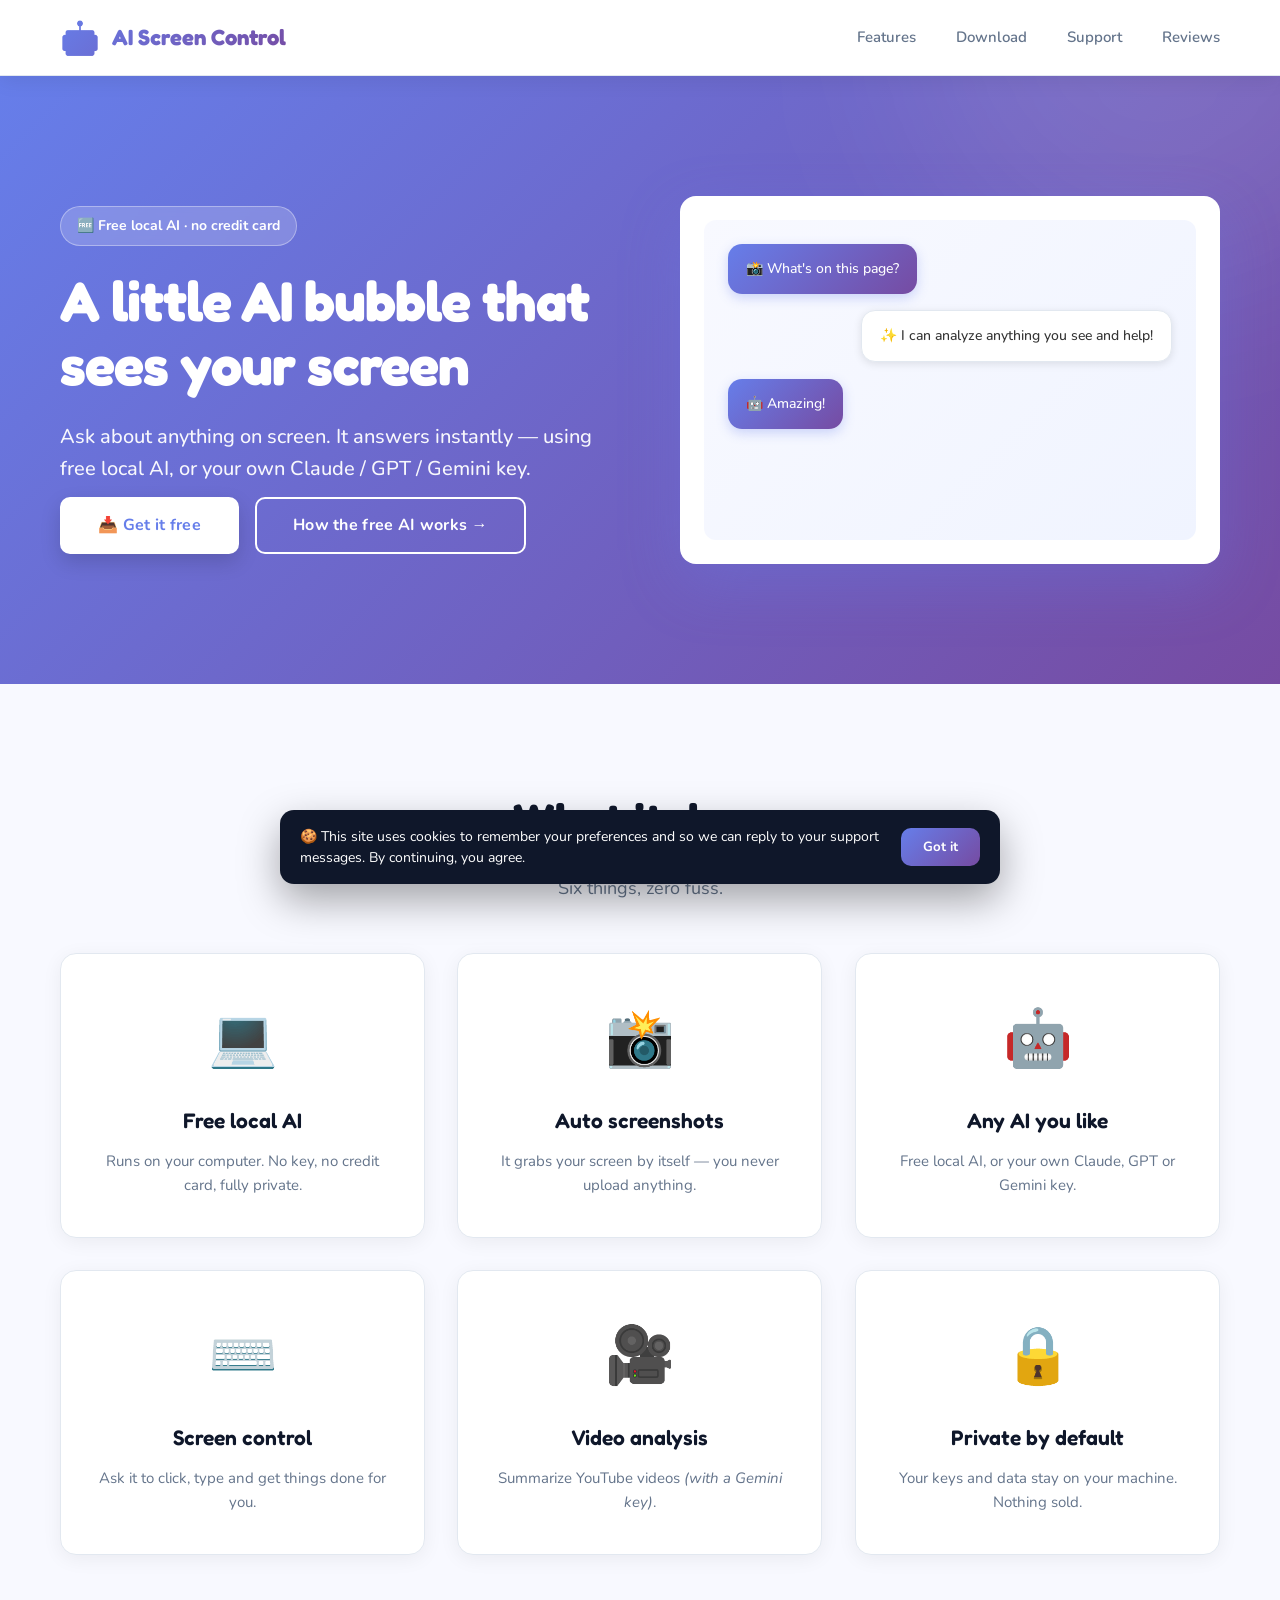
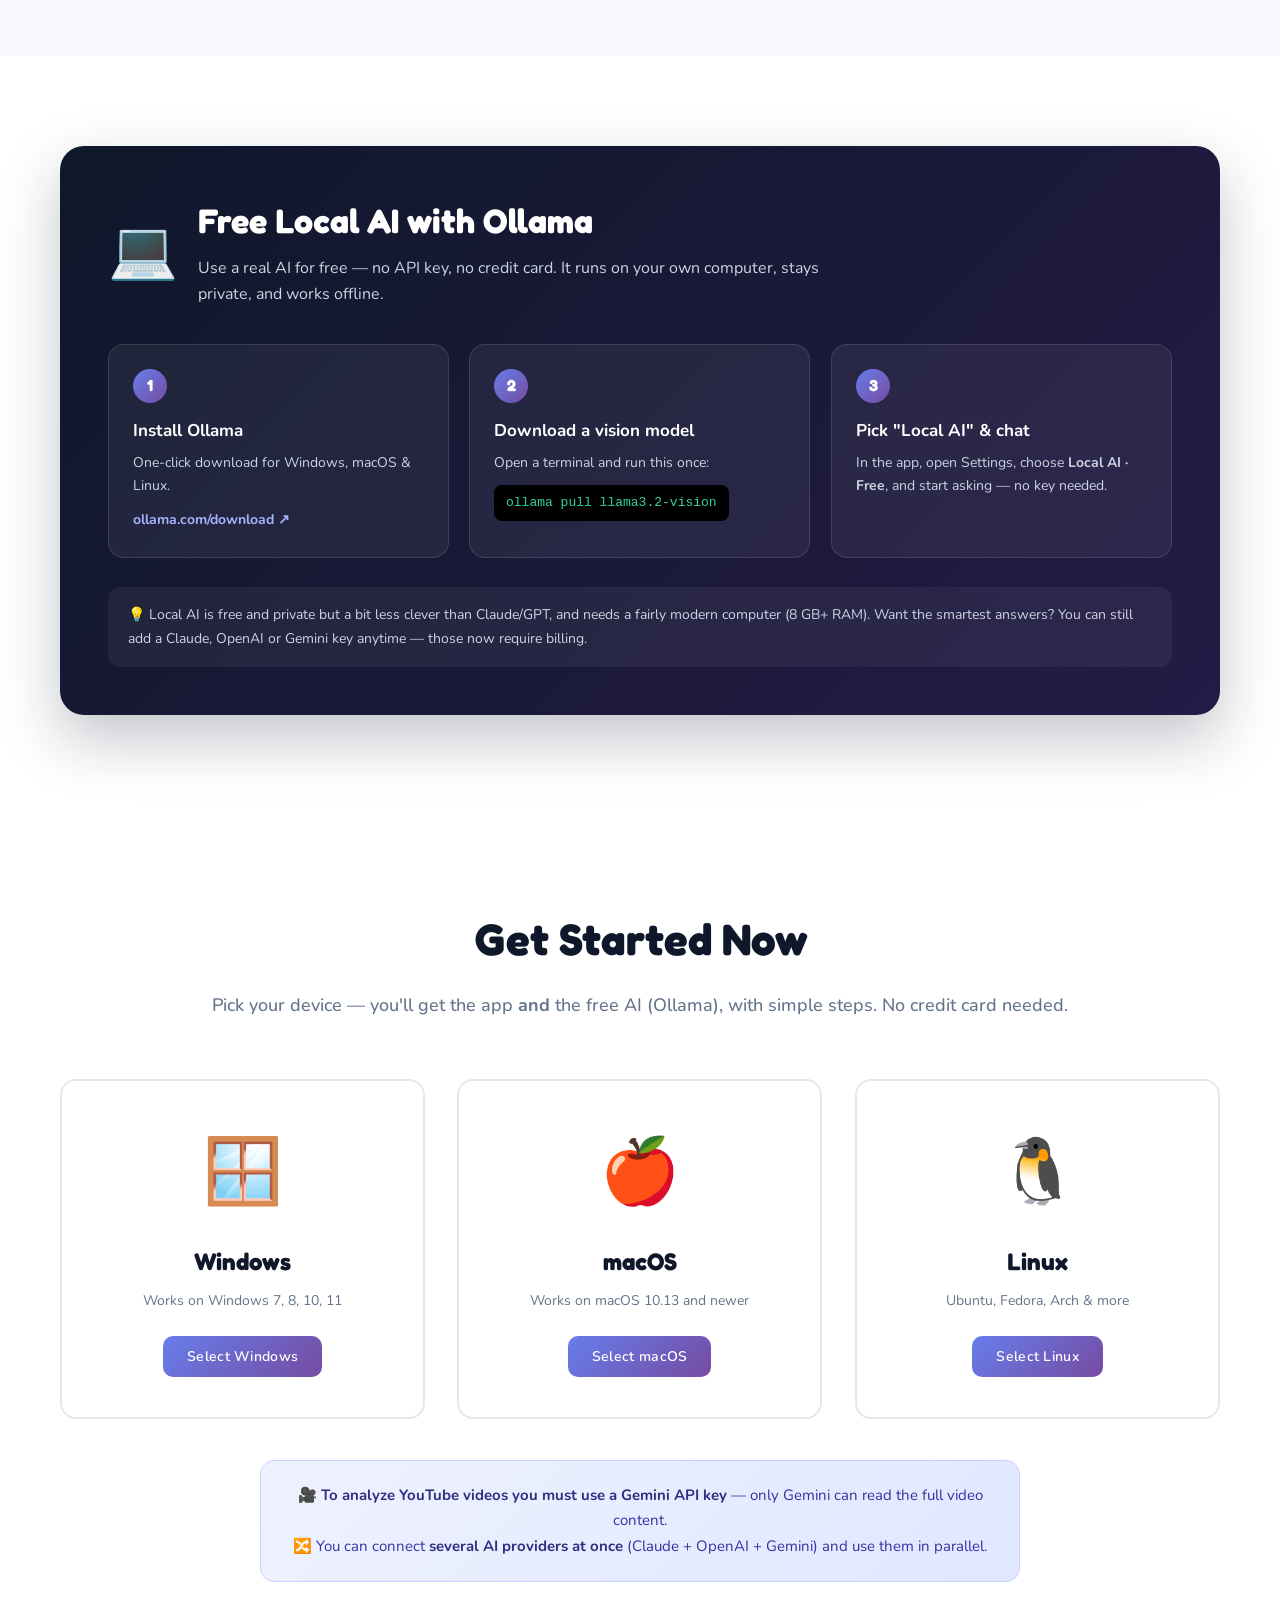
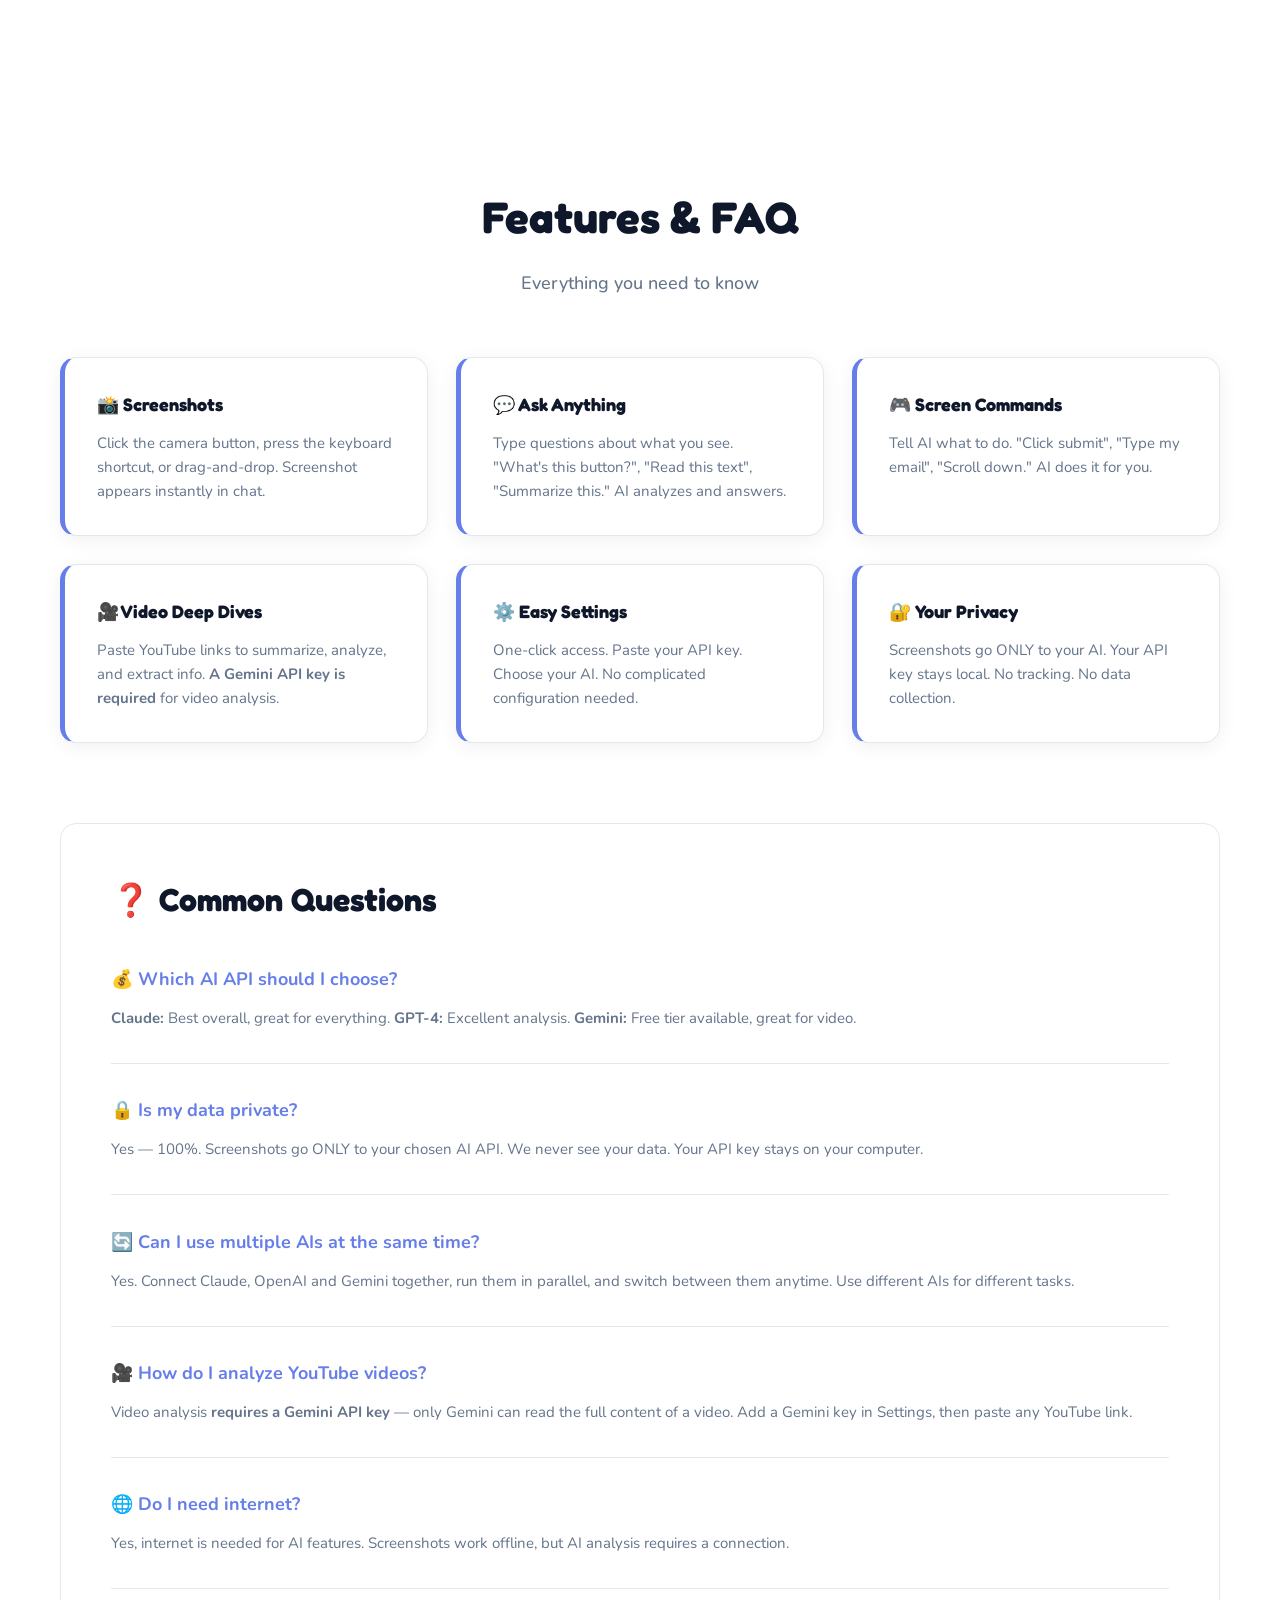
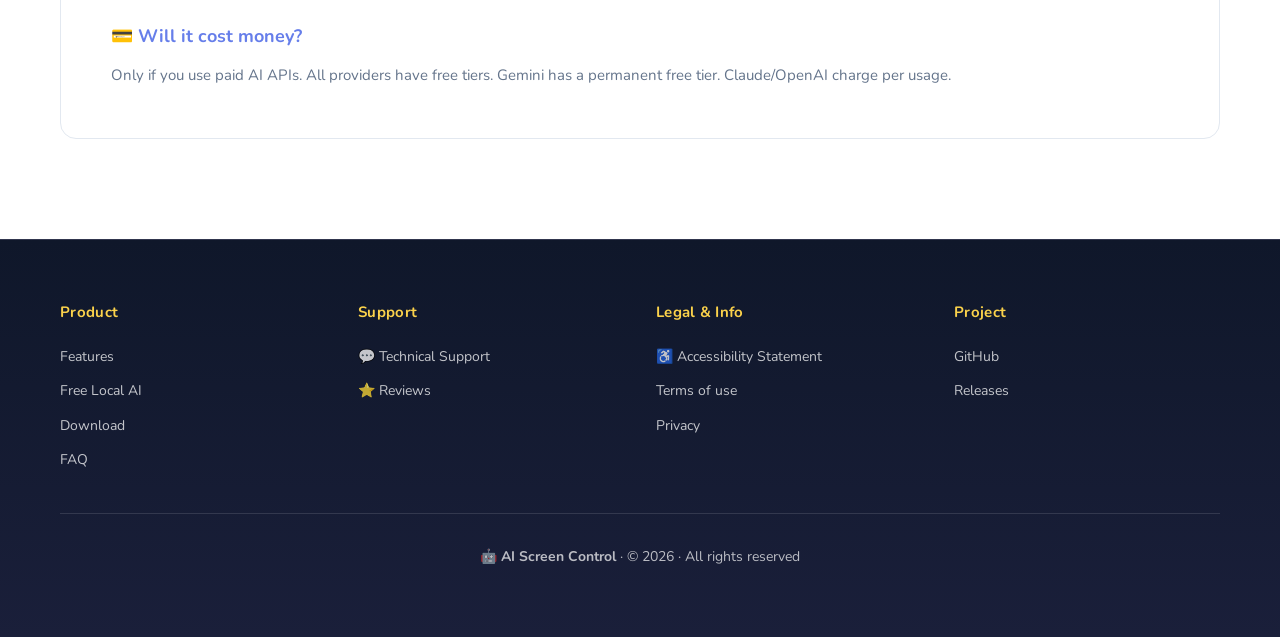
==== commit dda9fbf7: "Website: cookie banner + full code editor in admin - Cookie consent banner on first visit (remembers" ====
--- a/website/index.html
+++ b/website/index.html
@@ -5,27 +5,632 @@
   <meta name="viewport" content="width=device-width, initial-scale=1.0">
   <title>AI Screen Control - Universal AI Assistant</title>
   <link href="https://fonts.googleapis.com/css2?family=Fredoka:wght@500;600;700&family=Nunito:wght@400;600;700;800&display=swap" rel="stylesheet">
-  <link rel="stylesheet" href="styles.css">
+  <style>
+* { margin: 0; padding: 0; box-sizing: border-box; }
+
+    /* ===== Accessibility ===== */
+    /* Visible keyboard focus indicator on every interactive element */
+    a:focus-visible, button:focus-visible, [tabindex]:focus-visible {
+      outline: 3px solid #ffbf47;
+      outline-offset: 2px;
+      border-radius: 4px;
+    }
+    /* Skip-to-content link, visible only when focused */
+    .skip-link {
+      position: absolute; left: 12px; top: -60px;
+      background: #0f172a; color: #fff; padding: 12px 20px;
+      border-radius: 8px; z-index: 2000; font-weight: 700;
+      text-decoration: none; transition: top 0.2s ease;
+    }
+    .skip-link:focus { top: 12px; }
+    /* Screen-reader only text */
+    .sr-only {
+      position: absolute; width: 1px; height: 1px; padding: 0; margin: -1px;
+      overflow: hidden; clip: rect(0,0,0,0); white-space: nowrap; border: 0;
+    }
+    /* Respect users who prefer reduced motion */
+    @media (prefers-reduced-motion: reduce) {
+      *, *::before, *::after {
+        animation-duration: 0.001ms !important;
+        transition-duration: 0.001ms !important;
+        scroll-behavior: auto !important;
+      }
+    }
+
+    :root {
+      --primary: #667eea;
+      --secondary: #764ba2;
+      --accent: #ff6b6b;
+      --dark: #0f172a;
+      --light: #f8f9ff;
+      --border: #e2e8f0;
+      --text: #0f172a;
+      --text-light: #64748b;
+      --gradient: linear-gradient(135deg, #667eea 0%, #764ba2 100%);
+    }
+
+    html, body {
+      font-family: 'Nunito', -apple-system, BlinkMacSystemFont, sans-serif;
+      color: var(--text);
+      line-height: 1.6;
+      background: white;
+      scroll-behavior: smooth;
+    }
+    /* Friendly rounded display font for all headings + logo */
+    .logo, h1, h2, h3, .step-num, .localai-head h2 {
+      font-family: 'Fredoka', 'Nunito', sans-serif;
+      letter-spacing: 0;
+    }
+
+    .container { max-width: 1200px; margin: 0 auto; padding: 0 20px; }
+
+    /* Navbar */
+    .navbar {
+      background: rgba(255, 255, 255, 0.95);
+      backdrop-filter: blur(10px);
+      box-shadow: 0 4px 20px rgba(0, 0, 0, 0.08);
+      position: sticky; top: 0; z-index: 100;
+      border-bottom: 1px solid var(--border);
+    }
+    .navbar .container {
+      display: flex; justify-content: space-between; align-items: center; height: 75px;
+    }
+    .logo {
+      display: flex; align-items: center; gap: 12px;
+      font-size: 22px; font-weight: 800;
+      background: var(--gradient);
+      -webkit-background-clip: text; -webkit-text-fill-color: transparent; background-clip: text;
+    }
+    .logo-icon { font-size: 32px; }
+    .nav-links { display: flex; gap: 40px; list-style: none; }
+    .nav-links a {
+      text-decoration: none; color: var(--text-light);
+      font-weight: 600; font-size: 15px; transition: all 0.3s ease;
+    }
+    .nav-links a:hover { color: var(--primary); }
+
+    /* Hero */
+    .hero {
+      padding: 120px 0; background: var(--gradient);
+      color: white; position: relative; overflow: hidden;
+    }
+    .hero::before {
+      content: ''; position: absolute; top: -50%; right: -10%;
+      width: 500px; height: 500px; background: rgba(255, 255, 255, 0.1);
+      border-radius: 50%; filter: blur(100px);
+    }
+    .hero .container {
+      display: grid; grid-template-columns: 1fr 1fr; gap: 80px;
+      align-items: center; position: relative; z-index: 1;
+    }
+    .hero-content h1 {
+      font-size: 56px; margin-bottom: 24px; line-height: 1.15;
+      font-weight: 800; letter-spacing: -1px;
+    }
+    .hero-content p { font-size: 20px; margin-bottom: 12px; opacity: 0.95; font-weight: 500; }
+    .subtitle { font-size: 19px; margin-bottom: 36px; opacity: 0.92; font-weight: 400; }
+    .hero-buttons { display: flex; gap: 16px; flex-wrap: wrap; }
+    .hero-badge {
+      display: inline-block; margin-bottom: 22px; padding: 8px 16px;
+      background: rgba(255,255,255,0.18); border: 1px solid rgba(255,255,255,0.35);
+      border-radius: 999px; font-weight: 700; font-size: 14px; backdrop-filter: blur(4px);
+    }
+    .btn { border-radius: 14px; }
+
+    .btn {
+      padding: 14px 36px; border-radius: 10px; text-decoration: none;
+      font-weight: 700; display: inline-block; transition: all 0.3s ease;
+      border: 2px solid transparent; font-size: 16px; letter-spacing: 0.3px;
+      cursor: pointer; font-family: inherit;
+    }
+    .btn-primary {
+      background: white; color: var(--primary);
+      box-shadow: 0 8px 20px rgba(0, 0, 0, 0.15);
+    }
+    .btn-primary:hover { transform: translateY(-4px); box-shadow: 0 12px 32px rgba(0, 0, 0, 0.25); }
+    .btn-secondary { background: transparent; color: white; border: 2px solid white; }
+    .btn-secondary:hover { background: white; color: var(--primary); transform: translateY(-4px); }
+
+    .mockup {
+      background: white; border-radius: 16px; padding: 24px;
+      box-shadow: 0 20px 60px rgba(102, 126, 234, 0.3);
+      transform: perspective(1000px) rotateY(-5px); transition: transform 0.6s cubic-bezier(0.16, 1, 0.3, 1);
+      animation: floaty 6s ease-in-out infinite;
+    }
+    .mockup:hover { transform: perspective(1000px) rotateY(0deg) translateY(-4px); animation-play-state: paused; }
+    @keyframes floaty {
+      0%, 100% { transform: perspective(1000px) rotateY(-5px) translateY(0); }
+      50%      { transform: perspective(1000px) rotateY(-5px) translateY(-12px); }
+    }
+    .mockup-screen {
+      background: linear-gradient(135deg, #f8f9ff 0%, #f0f4ff 100%);
+      border-radius: 12px; padding: 24px; height: 320px;
+      display: flex; flex-direction: column; gap: 16px; overflow: hidden;
+    }
+    .chat-bubble {
+      background: var(--gradient); color: white; padding: 14px 18px;
+      border-radius: 14px; width: fit-content; max-width: 85%; font-size: 14px;
+      box-shadow: 0 4px 12px rgba(102, 126, 234, 0.3); font-weight: 500;
+      animation: pop 0.55s cubic-bezier(0.34, 1.56, 0.64, 1) both;
+    }
+    .chat-bubble:nth-child(2) { animation-delay: 0.25s; }
+    .chat-bubble:nth-child(3) { animation-delay: 0.5s; }
+    /* the last bubble keeps gently jumping to feel alive */
+    .chat-bubble:last-child { animation: pop 0.55s cubic-bezier(0.34, 1.56, 0.64, 1) 0.5s both, jump 2.2s ease-in-out 1.2s infinite; }
+    .chat-bubble.response {
+      background: #ffffff; color: #333; align-self: flex-end;
+      border: 1px solid var(--border); box-shadow: 0 2px 8px rgba(0, 0, 0, 0.1);
+    }
+    @keyframes pop {
+      0%   { opacity: 0; transform: translateY(16px) scale(0.9); }
+      60%  { opacity: 1; transform: translateY(-5px) scale(1.03); }
+      100% { opacity: 1; transform: translateY(0) scale(1); }
+    }
+    @keyframes jump {
+      0%, 100% { transform: translateY(0); }
+      50%      { transform: translateY(-7px); }
+    }
+
+    /* Features */
+    .features { padding: 100px 0; background: var(--light); position: relative; }
+    .features h2 { text-align: center; font-size: 44px; margin-bottom: 20px; font-weight: 800; color: var(--text); }
+    .features > .container > p { text-align: center; color: var(--text-light); font-size: 18px; margin-bottom: 50px; }
+    .features-grid { display: grid; grid-template-columns: repeat(auto-fit, minmax(320px, 1fr)); gap: 32px; }
+    .feature-card {
+      background: white; padding: 40px 32px; border-radius: 16px; text-align: center;
+      box-shadow: 0 4px 20px rgba(0, 0, 0, 0.06);
+      /* bouncy lift on hover */
+      transition: transform 0.5s cubic-bezier(0.16, 1, 0.3, 1), box-shadow 0.3s ease;
+      border: 1px solid var(--border); position: relative; overflow: hidden;
+    }
+    .feature-card::before {
+      content: ''; position: absolute; top: 0; left: 0; right: 0; height: 4px;
+      background: var(--gradient); transform: scaleX(0); transform-origin: left; transition: transform 0.3s ease;
+    }
+    .feature-card:hover { transform: translateY(-16px) scale(1.02); box-shadow: 0 22px 48px rgba(102, 126, 234, 0.22); }
+    .feature-card:hover::before { transform: scaleX(1); }
+    .feature-icon { font-size: 56px; margin-bottom: 20px; transition: transform 0.5s cubic-bezier(0.16, 1, 0.3, 1); }
+    .feature-card:hover .feature-icon { transform: scale(1.18) translateY(-2px); }
+    .feature-card h3 { margin-bottom: 12px; color: var(--text); font-size: 21px; font-weight: 600; }
+    .feature-card p { color: var(--text-light); font-size: 15px; line-height: 1.6; }
+
+    /* Local AI (Ollama) spotlight */
+    .localai { padding: 90px 0; background: white; }
+    .localai-card {
+      background: linear-gradient(135deg, #0f172a 0%, #241b46 100%);
+      color: #fff; border-radius: 24px; padding: 48px;
+      box-shadow: 0 24px 60px rgba(15, 23, 42, 0.25);
+    }
+    .localai-head { display: flex; align-items: center; gap: 20px; margin-bottom: 36px; }
+    .localai-emoji { font-size: 56px; line-height: 1; }
+    .localai-head h2 { font-size: 34px; font-weight: 800; margin-bottom: 8px; }
+    .localai-head p { color: #cbd5e1; font-size: 16px; max-width: 640px; }
+    .localai-steps { display: grid; grid-template-columns: repeat(auto-fit, minmax(230px, 1fr)); gap: 20px; }
+    .localai-step {
+      background: rgba(255,255,255,0.06); border: 1px solid rgba(255,255,255,0.12);
+      border-radius: 16px; padding: 24px; position: relative;
+      transition: transform 0.5s cubic-bezier(0.16, 1, 0.3, 1), background 0.3s ease;
+    }
+    .localai-step:hover { transform: translateY(-10px); background: rgba(255,255,255,0.1); }
+    .step-num {
+      display: inline-flex; align-items: center; justify-content: center;
+      width: 34px; height: 34px; border-radius: 50%;
+      background: var(--gradient); color: #fff; font-weight: 800; margin-bottom: 14px;
+    }
+    .localai-step h4 { font-size: 17px; font-weight: 700; margin-bottom: 8px; }
+    .localai-step p { color: #cbd5e1; font-size: 14px; margin-bottom: 10px; }
+    .localai-step code {
+      display: inline-block; background: #000; color: #34d399;
+      padding: 8px 12px; border-radius: 8px; font-family: 'Courier New', monospace; font-size: 13px;
+    }
+    .localai-link { color: #a5b4fc; font-weight: 700; text-decoration: none; font-size: 14px; }
+    .localai-link:hover { text-decoration: underline; }
+    .localai-note {
+      margin-top: 30px; color: #cbd5e1; font-size: 14px; line-height: 1.7;
+      background: rgba(255,255,255,0.05); border-radius: 12px; padding: 16px 20px;
+    }
+
+    /* Reviews & contact */
+    .reviews { padding: 90px 0; background: var(--light); }
+    .reviews h2 { text-align: center; font-size: 44px; font-weight: 700; margin-bottom: 14px; color: var(--text); }
+    .reviews-grid { display: grid; grid-template-columns: 1.35fr 1fr; gap: 28px; margin-top: 10px; align-items: start; }
+    .review-form { background: #fff; border: 1px solid var(--border); border-radius: 22px; padding: 32px; display: flex; flex-direction: column; gap: 6px; box-shadow: 0 8px 30px rgba(15,23,42,0.05); }
+    .review-form label { font-weight: 700; font-size: 14px; margin-top: 10px; }
+    .review-form input, .review-form select, .review-form textarea {
+      border: 1px solid var(--border); border-radius: 12px; padding: 12px 14px;
+      font-size: 15px; font-family: inherit; outline: none; transition: all 0.2s ease;
+    }
+    .review-form input:focus, .review-form select:focus, .review-form textarea:focus { border-color: var(--primary); box-shadow: 0 0 0 3px rgba(102,126,234,0.12); }
+    .file-label { font-weight: 600 !important; color: var(--text-light); }
+    .review-send { margin-top: 18px; border: none; cursor: pointer; color: #fff; }
+    .reviews-note { background: linear-gradient(135deg, #f2efff, #eaf3ff); border: 1px solid #e3ddff; border-radius: 22px; padding: 28px; }
+    .reviews-note h3 { font-size: 18px; margin-bottom: 10px; color: var(--primary); }
+    .reviews-note p { color: var(--text-light); font-size: 14px; line-height: 1.7; }
+    .reviews-note hr { border: none; border-top: 1px solid rgba(0,0,0,0.08); margin: 16px 0; }
+    .reviews-note .soon { color: var(--text); }
+    @media (max-width: 768px) { .reviews-grid { grid-template-columns: 1fr; } .reviews h2 { font-size: 32px; } }
+
+    /* Download */
+    .download { padding: 100px 0; background: white; }
+    .download h2 { text-align: center; font-size: 44px; margin-bottom: 16px; font-weight: 800; color: var(--text); }
+    .section-subtitle { text-align: center; font-size: 18px; color: var(--text-light); margin-bottom: 60px; font-weight: 500; }
+    .download-options { display: grid; grid-template-columns: repeat(auto-fit, minmax(300px, 1fr)); gap: 32px; }
+    .os-card {
+      background: white; border: 2px solid var(--border); border-radius: 16px;
+      padding: 40px 32px; text-align: center;
+      transition: transform 0.5s cubic-bezier(0.16, 1, 0.3, 1), box-shadow 0.3s ease, border-color 0.3s ease;
+      position: relative; overflow: hidden;
+    }
+    .os-card:hover { border-color: var(--primary); box-shadow: 0 22px 48px rgba(102, 126, 234, 0.2); transform: translateY(-14px) scale(1.02); }
+    .os-icon { font-size: 64px; margin-bottom: 20px; transition: transform 0.5s cubic-bezier(0.16, 1, 0.3, 1); }
+    .os-card:hover .os-icon { transform: scale(1.15) translateY(-2px); }
+    .os-card h3 { color: var(--text); margin-bottom: 8px; font-size: 24px; font-weight: 700; }
+    .os-card > p { color: var(--text-light); font-size: 14px; margin-bottom: 24px; }
+    .btn-small { padding: 11px 24px; font-size: 14px; font-weight: 600; }
+    .btn-gradient { background: var(--gradient); color: white; border: none; }
+    .btn-gradient:hover { transform: translateY(-3px); box-shadow: 0 8px 20px rgba(102, 126, 234, 0.4); }
+
+    /* Setup */
+    .setup { padding: 100px 0; background: var(--light); }
+    .setup h2 { text-align: center; font-size: 44px; margin-bottom: 16px; font-weight: 800; color: var(--text); }
+    .setup > .container > p { text-align: center; color: var(--text-light); font-size: 18px; margin-bottom: 50px; }
+    .setup-steps { display: grid; grid-template-columns: repeat(auto-fit, minmax(300px, 1fr)); gap: 40px; }
+    .step { text-align: center; }
+    .step-number {
+      display: inline-flex; align-items: center; justify-content: center;
+      width: 72px; height: 72px; background: var(--gradient); color: white;
+      border-radius: 16px; font-size: 36px; font-weight: bold; margin-bottom: 24px;
+      box-shadow: 0 8px 24px rgba(102, 126, 234, 0.3); transition: all 0.3s ease;
+    }
+    .step:hover .step-number { transform: translateY(-4px); box-shadow: 0 12px 32px rgba(102, 126, 234, 0.4); }
+    .step h3 { margin-bottom: 15px; color: var(--primary); }
+    .step p { color: var(--text-light); margin-bottom: 15px; }
+    .step ol { text-align: left; color: var(--text); margin-left: 20px; }
+    .step li { margin-bottom: 8px; }
+
+    .api-buttons { display: flex; flex-direction: column; gap: 12px; margin-top: 16px; }
+    .api-key-btn {
+      display: flex; align-items: center; justify-content: space-between;
+      background: white; border: 2px solid var(--border); border-radius: 10px;
+      padding: 14px 18px; text-decoration: none; color: var(--text);
+      font-weight: 600; font-size: 14px; transition: all 0.3s ease;
+    }
+    .api-key-btn:hover { border-color: var(--primary); transform: translateX(4px); box-shadow: 0 4px 12px rgba(102, 126, 234, 0.15); }
+    .api-key-btn .api-name { display: flex; align-items: center; gap: 10px; }
+    .api-key-btn .api-badge { font-size: 11px; padding: 3px 10px; border-radius: 20px; background: var(--light); color: var(--primary); font-weight: 700; }
+    .api-key-btn .api-arrow { color: var(--primary); font-weight: 700; }
+
+    /* Docs */
+    .docs { padding: 100px 0; }
+    .docs h2 { text-align: center; font-size: 44px; margin-bottom: 16px; font-weight: 800; color: var(--text); }
+    .docs-grid { display: grid; grid-template-columns: repeat(auto-fit, minmax(320px, 1fr)); gap: 28px; margin-top: 50px; }
+    .doc-card {
+      background: white; padding: 32px; border-radius: 16px;
+      box-shadow: 0 4px 20px rgba(0, 0, 0, 0.06); transition: all 0.3s ease;
+      border: 1px solid var(--border); border-left: 5px solid var(--primary);
+    }
+    .doc-card { transition: transform 0.5s cubic-bezier(0.16, 1, 0.3, 1), box-shadow 0.3s ease; }
+    .doc-card:hover { transform: translateY(-12px) scale(1.015); box-shadow: 0 20px 44px rgba(102, 126, 234, 0.2); }
+    .doc-card h3 { margin-bottom: 12px; color: var(--text); font-size: 18px; font-weight: 700; }
+    .doc-card p { color: var(--text-light); font-size: 15px; line-height: 1.6; }
+
+    .faq { margin-top: 80px; background: white; padding: 50px; border-radius: 16px; border: 1px solid var(--border); }
+    .faq h3 { color: var(--text); margin-bottom: 40px; font-size: 32px; font-weight: 800; }
+    .faq-item { margin-bottom: 32px; padding-bottom: 32px; border-bottom: 1px solid var(--border); transition: all 0.3s ease; }
+    .faq-item:hover { padding-left: 16px; }
+    .faq-item:last-child { border-bottom: none; margin-bottom: 0; padding-bottom: 0; }
+    .faq-item h4 { color: var(--primary); margin-bottom: 12px; font-size: 18px; font-weight: 700; }
+    .faq-item p { color: var(--text-light); line-height: 1.7; font-size: 15px; }
+
+    /* Footer */
+    footer {
+      background: linear-gradient(180deg, #0f172a 0%, #1a1f3a 100%);
+      color: white; padding: 60px 0; text-align: center;
+      border-top: 1px solid rgba(255, 255, 255, 0.1);
+    }
+    footer p { margin: 8px 0; font-size: 15px; opacity: 0.9; }
+    footer a { color: rgba(255,255,255,0.75); text-decoration: none; }
+    .footer-cols { display: grid; grid-template-columns: repeat(4, 1fr); gap: 32px; text-align: left; padding-bottom: 36px; border-bottom: 1px solid rgba(255,255,255,0.12); }
+    .footer-col h4 { color: #fbd24b; font-size: 15px; font-weight: 700; margin-bottom: 16px; letter-spacing: 0.3px; }
+    .footer-col a { display: block; padding: 6px 0; font-size: 14px; transition: color 0.2s ease, padding-left 0.2s ease; }
+    .footer-col a:hover { color: #fff; padding-left: 4px; }
+    .footer-bottom { padding-top: 24px; text-align: center; }
+    .footer-bottom p { opacity: 0.7; font-size: 14px; }
+    @media (max-width: 768px) { .footer-cols { grid-template-columns: 1fr 1fr; gap: 24px; } }
+
+    /* ===== MODAL ===== */
+    .modal-overlay {
+      display: none; position: fixed; inset: 0;
+      background: rgba(15, 23, 42, 0.7); backdrop-filter: blur(6px);
+      z-index: 1000; align-items: center; justify-content: center; padding: 20px;
+    }
+    .modal-overlay.active { display: flex; animation: fadeIn 0.25s ease; }
+    @keyframes fadeIn { from { opacity: 0; } to { opacity: 1; } }
+    .modal {
+      background: white; border-radius: 20px; max-width: 640px; width: 100%;
+      max-height: 90vh; overflow-y: auto; box-shadow: 0 30px 80px rgba(0,0,0,0.4);
+      animation: modalPop 0.3s ease;
+    }
+    @keyframes modalPop { from { opacity: 0; transform: scale(0.92) translateY(20px); } to { opacity: 1; transform: scale(1) translateY(0); } }
+    .modal-header {
+      background: var(--gradient); color: white; padding: 28px 32px;
+      border-radius: 20px 20px 0 0; display: flex; align-items: center;
+      justify-content: space-between; position: sticky; top: 0;
+    }
+    .modal-header h3 { font-size: 22px; font-weight: 800; display: flex; align-items: center; gap: 12px; }
+    .modal-close {
+      background: rgba(255,255,255,0.2); border: none; color: white;
+      width: 38px; height: 38px; border-radius: 10px; cursor: pointer;
+      font-size: 20px; transition: all 0.2s ease; display: flex; align-items: center; justify-content: center;
+    }
+    .modal-close:hover { background: rgba(255,255,255,0.35); }
+    .modal-body { padding: 32px; }
+
+    /* Choice cards inside modal */
+    .choice-grid { display: grid; grid-template-columns: 1fr 1fr; gap: 20px; }
+    .choice-card {
+      border: 2px solid var(--border); border-radius: 16px; padding: 28px 24px;
+      text-align: center; cursor: pointer; transition: all 0.3s ease; background: white;
+    }
+    .choice-card:hover { border-color: var(--primary); transform: translateY(-5px); box-shadow: 0 12px 30px rgba(102,126,234,0.15); }
+    .choice-icon { font-size: 48px; margin-bottom: 16px; }
+    .choice-card h4 { font-size: 18px; font-weight: 700; margin-bottom: 8px; }
+    .choice-card p { font-size: 14px; color: var(--text-light); }
+    .choice-tag {
+      display: inline-block; margin-top: 14px; font-size: 12px; font-weight: 700;
+      padding: 4px 12px; border-radius: 20px; background: var(--light); color: var(--primary);
+    }
+
+    /* Instructions view */
+    .install-steps { list-style: none; counter-reset: step; }
+    .install-steps li {
+      position: relative; padding: 0 0 24px 52px; counter-increment: step;
+    }
+    .install-steps li::before {
+      content: counter(step); position: absolute; left: 0; top: 0;
+      width: 34px; height: 34px; background: var(--gradient); color: white;
+      border-radius: 50%; display: flex; align-items: center; justify-content: center;
+      font-weight: 700; font-size: 15px;
+    }
+    .install-steps li:not(:last-child)::after {
+      content: ''; position: absolute; left: 16px; top: 38px; bottom: 4px;
+      width: 2px; background: var(--border);
+    }
+    .install-steps strong { display: block; margin-bottom: 4px; font-size: 15px; }
+    .install-steps span { color: var(--text-light); font-size: 14px; }
+    .code-line {
+      background: #0f172a; color: #10b981; padding: 10px 14px; border-radius: 8px;
+      font-family: 'Courier New', monospace; font-size: 13px; margin-top: 8px;
+      display: block; overflow-x: auto; white-space: nowrap;
+    }
+    .download-banner {
+      background: linear-gradient(135deg, #ecfdf5 0%, #d1fae5 100%);
+      border: 1px solid #10b981; border-radius: 12px; padding: 18px 20px;
+      margin-bottom: 28px; display: flex; align-items: center; gap: 14px;
+    }
+    .download-banner .dl-icon { font-size: 28px; }
+    .download-banner .dl-text strong { color: #065f46; font-size: 15px; }
+    .download-banner .dl-text p { color: #047857; font-size: 13px; margin: 0; }
+    .modal-back {
+      background: none; border: none; color: var(--primary); font-weight: 600;
+      cursor: pointer; font-size: 14px; margin-bottom: 20px; font-family: inherit;
+      display: inline-flex; align-items: center; gap: 6px;
+    }
+    .modal-back:hover { text-decoration: underline; }
+    .redownload-btn {
+      width: 100%; margin-top: 8px; padding: 14px; background: var(--gradient);
+      color: white; border: none; border-radius: 10px; font-weight: 700;
+      font-size: 15px; cursor: pointer; font-family: inherit; transition: all 0.2s ease;
+    }
+    .redownload-btn:hover { transform: translateY(-2px); box-shadow: 0 8px 20px rgba(102,126,234,0.4); }
+
+    .modal-note {
+      background: linear-gradient(135deg, #fef3c7 0%, #fde68a 100%);
+      border: 1px solid #f59e0b; border-radius: 12px;
+      padding: 16px 18px; margin-top: 24px; font-size: 14px;
+      color: #78350f; line-height: 1.6;
+    }
+    .modal-note strong { color: #92400e; }
+
+    /* Command block with copy button */
+    .cmd-block {
+      display: flex; align-items: center; gap: 10px;
+      background: #0f172a; border-radius: 8px;
+      padding: 8px 8px 8px 14px; margin: 8px 0;
+    }
+    .cmd-block code {
+      flex: 1; color: #34d399; font-family: 'Courier New', monospace;
+      font-size: 13px; overflow-x: auto; white-space: nowrap;
+    }
+    .copy-btn {
+      flex-shrink: 0; background: var(--gradient); color: #fff; border: none;
+      border-radius: 6px; padding: 7px 16px; font-size: 12px; font-weight: 700;
+      cursor: pointer; font-family: inherit; transition: all 0.2s ease;
+    }
+    .copy-btn:hover { opacity: 0.9; }
+    .copy-btn.copied { background: #10b981; }
+
+    /* Clickable link chips (open in browser) */
+    .link-row { display: flex; flex-wrap: wrap; gap: 8px; margin-top: 10px; }
+    .link-chip {
+      display: inline-flex; align-items: center; gap: 6px;
+      background: var(--light); border: 1px solid var(--border);
+      border-radius: 8px; padding: 9px 15px; text-decoration: none;
+      color: var(--primary); font-weight: 600; font-size: 13px; transition: all 0.2s ease;
+    }
+    .link-chip:hover { border-color: var(--primary); background: #fff; transform: translateY(-2px); box-shadow: 0 4px 12px rgba(102,126,234,0.15); }
+    .primary-chip { background: var(--gradient) !important; color: #fff !important; border: none !important; padding: 11px 18px; }
+    .primary-chip:hover { color: #fff !important; box-shadow: 0 6px 16px rgba(102,126,234,0.35); }
+    .install-steps li.free-step {
+      background: linear-gradient(135deg, rgba(102,126,234,0.06), rgba(118,75,162,0.06));
+      border: 1px solid rgba(102,126,234,0.18); border-radius: 12px;
+      padding: 16px 16px 16px 52px; margin-bottom: 20px;
+    }
+    .install-steps li.free-step::after { display: none; }
+
+    .provider-note {
+      max-width: 760px; margin: 40px auto 0; text-align: center;
+      background: linear-gradient(135deg, #eef2ff 0%, #e0e7ff 100%);
+      border: 1px solid #c7d2fe; border-radius: 14px; padding: 22px 26px;
+      color: #3730a3; font-size: 15px; line-height: 1.7;
+    }
+    .provider-note strong { color: #312e81; }
+
+    /* Accessibility statement section */
+    .a11y { padding: 70px 0; background: var(--light); border-top: 1px solid var(--border); }
+    .a11y h2 { text-align: center; font-size: 34px; font-weight: 800; margin-bottom: 16px; color: var(--text); }
+    .a11y-card {
+      max-width: 820px; margin: 30px auto 0; background: white;
+      border: 1px solid var(--border); border-radius: 16px; padding: 36px;
+    }
+    .a11y-card h3 { color: var(--primary); font-size: 18px; margin: 22px 0 10px; }
+    .a11y-card h3:first-child { margin-top: 0; }
+    .a11y-card p { color: var(--text-light); font-size: 15px; line-height: 1.7; margin-bottom: 8px; }
+    .a11y-card ul { color: var(--text-light); font-size: 15px; line-height: 1.7; margin-left: 22px; }
+    .a11y-card a { color: var(--primary); font-weight: 600; }
+
+    /* Responsive */
+    @media (max-width: 768px) {
+      .hero { padding: 80px 0; }
+      .hero-content h1 { font-size: 40px; }
+      .hero-content p { font-size: 18px; }
+      .hero .container { grid-template-columns: 1fr; gap: 40px; }
+      .hero-buttons { flex-direction: column; width: 100%; }
+      .btn { width: 100%; text-align: center; }
+      .features-grid, .download-options, .docs-grid, .setup-steps, .choice-grid { grid-template-columns: 1fr; }
+      .nav-links { gap: 20px; font-size: 13px; }
+      .modal-body { padding: 24px; }
+    }
+
+    /* Technical support chat widget */
+    #supportWidget { position: fixed; right: 22px; bottom: 22px; z-index: 900; }
+    #supportBtn {
+      display: inline-flex; align-items: center; gap: 8px;
+      background: var(--gradient); color: #fff; border: none;
+      padding: 14px 22px; border-radius: 999px; font-weight: 700; font-size: 15px;
+      cursor: pointer; box-shadow: 0 10px 28px rgba(102,126,234,0.45); font-family: inherit;
+      transition: transform 0.2s ease, box-shadow 0.2s ease;
+    }
+    #supportBtn:hover { transform: translateY(-3px); box-shadow: 0 14px 34px rgba(102,126,234,0.55); }
+    .sb-icon { font-size: 18px; }
+    .support-panel {
+      position: absolute; right: 0; bottom: 68px; width: 320px; max-width: 86vw;
+      background: #fff; border: 1px solid var(--border); border-radius: 18px;
+      box-shadow: 0 24px 60px rgba(15,23,42,0.28); overflow: hidden; animation: pop 0.3s ease;
+    }
+    .support-head {
+      display: flex; justify-content: space-between; align-items: center;
+      background: var(--gradient); color: #fff; padding: 16px 18px; font-weight: 700;
+    }
+    .support-head button { background: rgba(255,255,255,0.2); border: none; color: #fff; width: 28px; height: 28px; border-radius: 8px; cursor: pointer; }
+    .support-body { padding: 18px; display: flex; flex-direction: column; gap: 10px; }
+    .support-greet { font-size: 14px; color: var(--text-light); line-height: 1.6; margin-bottom: 4px; }
+    .support-log { max-height: 220px; overflow-y: auto; display: flex; flex-direction: column; gap: 8px; margin-bottom: 6px; }
+    .s-msg { padding: 9px 12px; border-radius: 12px; font-size: 13px; line-height: 1.5; max-width: 85%; }
+    .s-msg.bot { background: var(--light); color: var(--text); align-self: flex-start; border-bottom-left-radius: 4px; }
+    .s-msg.me { background: var(--gradient); color: #fff; align-self: flex-end; border-bottom-right-radius: 4px; }
+    #supportMsg { width: 100%; border: 1px solid var(--border); border-radius: 10px; padding: 10px 12px; font-family: inherit; font-size: 14px; resize: none; outline: none; }
+    #supportMsg:focus { border-color: var(--primary); }
+    .support-file { font-size: 13px; color: var(--primary); font-weight: 700; cursor: pointer; display: inline-block; }
+    .support-send { background: var(--gradient); color: #fff; border: none; border-radius: 10px; padding: 11px; font-weight: 700; cursor: pointer; font-family: inherit; }
+    .support-hours { text-align: center; font-size: 11px; color: #94a3b8; margin: 0; }
+
+    /* Admin login overlay */
+    #adminLogin {
+      position: fixed; inset: 0; z-index: 3100; display: flex; align-items: center; justify-content: center;
+      background: rgba(15,23,42,0.6); backdrop-filter: blur(4px); padding: 20px;
+    }
+    #adminLogin[hidden] { display: none; }
+    .admin-login-box { background: #fff; border-radius: 18px; padding: 30px; width: 340px; max-width: 90vw; text-align: center; box-shadow: 0 24px 60px rgba(0,0,0,0.35); }
+    .admin-login-box h3 { font-size: 20px; margin-bottom: 8px; }
+    .admin-login-box p { color: var(--text-light); font-size: 14px; margin-bottom: 16px; }
+    .admin-login-box input { width: 100%; padding: 12px 14px; border: 1px solid var(--border); border-radius: 10px; font-size: 15px; outline: none; }
+    .admin-login-box input:focus { border-color: var(--primary); box-shadow: 0 0 0 3px rgba(102,126,234,0.12); }
+    .admin-err { color: #ef4444 !important; font-weight: 700; margin: 10px 0 0 !important; }
+    .admin-login-actions { display: flex; gap: 10px; margin-top: 16px; }
+    .admin-login-actions button { flex: 1; padding: 11px; border-radius: 10px; border: none; font-weight: 700; cursor: pointer; font-family: inherit; }
+    .admin-go { background: var(--gradient); color: #fff; }
+    .admin-cancel { background: var(--light); color: var(--text); }
+
+    /* Full code editor */
+    #codeEditor { position: fixed; inset: 0; z-index: 3200; background: #0b1020; display: flex; flex-direction: column; }
+    #codeEditor[hidden] { display: none; }
+    .code-head { display: flex; justify-content: space-between; align-items: center; padding: 12px 18px; background: #0f172a; color: #fff; font-weight: 700; }
+    .code-head button { background: rgba(255,255,255,0.15); border: none; color: #fff; width: 32px; height: 32px; border-radius: 8px; cursor: pointer; }
+    #codeArea { flex: 1; width: 100%; border: none; resize: none; padding: 16px; background: #0b1020; color: #d6e2ff; font-family: 'Courier New', monospace; font-size: 13px; line-height: 1.5; outline: none; }
+    .code-actions { display: flex; justify-content: space-between; align-items: center; gap: 12px; padding: 12px 18px; background: #0f172a; }
+    .code-hint { color: #94a3b8; font-size: 13px; }
+    .code-actions button { background: var(--gradient); color: #fff; border: none; padding: 10px 18px; border-radius: 10px; font-weight: 700; cursor: pointer; font-family: inherit; }
+
+    /* Cookie consent banner */
+    .cookie-banner {
+      position: fixed; left: 16px; right: 16px; bottom: 16px; z-index: 2500;
+      max-width: 720px; margin: 0 auto; background: #0f172a; color: #fff;
+      border-radius: 14px; padding: 16px 20px; box-shadow: 0 16px 40px rgba(0,0,0,0.35);
+      display: flex; align-items: center; gap: 16px; flex-wrap: wrap; justify-content: center;
+    }
+    .cookie-banner[hidden] { display: none; }
+    .cookie-banner p { font-size: 14px; line-height: 1.5; margin: 0; flex: 1; min-width: 220px; }
+    .cookie-banner button { background: var(--gradient); color: #fff; border: none; padding: 10px 22px; border-radius: 10px; font-weight: 700; cursor: pointer; font-family: inherit; white-space: nowrap; }
+
+    /* Admin edit bar */
+    #adminBar {
+      position: fixed; top: 0; left: 0; right: 0; z-index: 3000;
+      background: #0f172a; color: #fff; padding: 10px 16px; display: flex; align-items: center; gap: 12px;
+      font-size: 14px; font-weight: 700; box-shadow: 0 4px 16px rgba(0,0,0,0.3);
+    }
+    #adminBar button { background: var(--gradient); color: #fff; border: none; padding: 8px 14px; border-radius: 8px; font-weight: 700; cursor: pointer; font-family: inherit; }
+    #adminBar button.exit { background: rgba(255,255,255,0.15); }
+    body.admin-editing { outline: 3px dashed rgba(102,126,234,0.4); outline-offset: -3px; }
+    body.admin-editing [contenteditable="true"]:hover { outline: 2px dashed var(--primary); outline-offset: 2px; cursor: text; background: rgba(102,126,234,0.05); }
+    body.admin-editing [contenteditable="true"]:focus { outline: 2px solid var(--primary); background: rgba(102,126,234,0.08); }
+
+    /* Smooth scroll-reveal for cards/sections */
+    .reveal { opacity: 0; transform: translateY(28px); transition: opacity 0.7s ease, transform 0.7s cubic-bezier(0.16, 1, 0.3, 1); will-change: opacity, transform; }
+    .reveal.in { opacity: 1; transform: none; }
+    @media (prefers-reduced-motion: reduce) { .reveal { opacity: 1 !important; transform: none !important; } }
+
+/* ---- sub-page layout (support / reviews / accessibility as their own pages) ---- */
+.page-hero { background: var(--gradient); color: #fff; padding: 80px 0 60px; text-align: center; }
+.page-hero h1 { font-size: 44px; font-weight: 700; margin-bottom: 12px; }
+.page-hero p { font-size: 18px; opacity: 0.92; max-width: 620px; margin: 0 auto; }
+.page-body { padding: 60px 0 90px; background: var(--light); min-height: 40vh; }
+.container.narrow { max-width: 720px; }
+.support-page-card {
+  background: #fff; border: 1px solid var(--border); border-radius: 22px; padding: 28px;
+  box-shadow: 0 12px 40px rgba(15,23,42,0.06); display: flex; flex-direction: column; gap: 12px;
+}
+.support-page-card .support-log { max-height: 340px; }
+.support-page-card .support-send { padding: 14px; font-size: 15px; }
+/* give reviews & accessibility sections a light page background when standalone */
+body > main > #reviews, body > main > #accessibility { background: var(--light); }
+
+
+    /* in-site pages (single-file SPA) */
+    .page { display: none; }
+    .page.active { display: block; }
+
+  </style>
 </head>
 <body>
   <a href="#main" class="skip-link">Skip to main content</a>
   <nav class="navbar" aria-label="Primary">
     <div class="container">
-      <a class="logo" href="index.html" style="text-decoration:none;">
-        <span class="logo-icon" aria-hidden="true">🤖</span>
-        <span>AI Screen Control</span>
+      <a class="logo" href="#" onclick="goHomeThen();return false;" style="text-decoration:none;">
+        <span class="logo-icon" aria-hidden="true">🤖</span><span>AI Screen Control</span>
       </a>
       <ul class="nav-links">
-        <li><a href="index.html#features">Features</a></li>
-        <li><a href="index.html#download">Download</a></li>
-        <li><a href="support.html">Support</a></li>
-        <li><a href="reviews.html">Reviews</a></li>
+        <li><a href="#" onclick="goHomeThen('#features');return false;">Features</a></li>
+        <li><a href="#" onclick="goHomeThen('#download');return false;">Download</a></li>
+        <li><a href="#" onclick="showPage('support');return false;">Support</a></li>
+        <li><a href="#" onclick="showPage('reviews');return false;">Reviews</a></li>
       </ul>
     </div>
   </nav>
 
   <main id="main">
-  <header class="hero">
+    <div id="page-home" class="page active">
+      <header class="hero">
     <div class="container">
       <div class="hero-content">
         <span class="hero-badge">🆓 Free local AI · no credit card</span>
@@ -218,31 +823,111 @@
       </div>
     </div>
   </section>
+    </div>
+    <div id="page-reviews" class="page">
+<section id="reviews" class="reviews">
+    <div class="container">
+      <h2>Reviews &amp; Contact</h2>
+      <p class="section-subtitle">Tell us what you think — a complaint, an idea, or something you loved.</p>
+
+      <div class="reviews-grid">
+        <form class="review-form" id="reviewForm" onsubmit="submitReview(event)">
+          <label for="rv-name">Your name</label>
+          <input id="rv-name" type="text" placeholder="Jane" required>
+
+          <label for="rv-rating">Rating</label>
+          <select id="rv-rating">
+            <option value="5">★★★★★ Loved it</option>
+            <option value="4">★★★★ Good</option>
+            <option value="3">★★★ Okay</option>
+            <option value="2">★★ Needs work</option>
+            <option value="1">★ Had a problem</option>
+          </select>
+
+          <label for="rv-msg">Your message</label>
+          <textarea id="rv-msg" rows="4" placeholder="What's on your mind?" required></textarea>
+
+          <label for="rv-file" class="file-label">📎 Attach an image, video or file (optional)</label>
+          <input id="rv-file" type="file" accept="image/*,video/*,.pdf,.txt,.srt,.vtt" multiple>
+
+          <button type="submit" class="btn btn-gradient review-send">Send feedback</button>
+        </form>
+
+        <aside class="reviews-note">
+          <h3>💬 How this works</h3>
+          <p>Your message opens in your email app and comes straight to us. We read every one and reply.</p>
+          <hr>
+          <p class="soon"><strong>Coming soon:</strong> live on-page reviews, two-way chat with file &amp; video sharing, and replies right here on the site — that needs a small backend, which we can switch on.</p>
+        </aside>
+      </div>
+    </div>
+  </section>
+    </div>
+    <div id="page-support" class="page">
+  <section class="page-hero"><div class="container"><h1>💬 Technical Support</h1><p>Send us a message — attach a screenshot, video or file. We reply right here.</p></div></section>
+  <section class="page-body"><div class="container narrow">
+    <div class="support-page-card">
+      <div id="supportLog" class="support-log">
+        <div class="s-msg bot">Hi! 👋 How can we help? Send a message — you can attach a screenshot, video or file.</div>
+      </div>
+      <textarea id="supportMsg" rows="3" placeholder="Type your message…" onkeydown="if(event.key==='Enter'&&!event.shiftKey){event.preventDefault();sendSupport();}"></textarea>
+      <label class="support-file">📎 Attach files<input id="supportFile" type="file" accept="image/*,video/*,.pdf,.txt,.srt,.vtt" multiple hidden onchange="supportFilePicked()"></label>
+      <button class="support-send" onclick="sendSupport()">Send message</button>
+      <p class="support-hours">Live two-way replies activate once connected to a backend.</p>
+    </div>
+  </div></section>
+  
+    </div>
+    <div id="page-accessibility" class="page">
+<section id="accessibility" class="a11y" aria-labelledby="a11y-title">
+    <div class="container">
+      <h2 id="a11y-title">Accessibility Statement</h2>
+      <p class="section-subtitle">We are committed to making this site usable by everyone.</p>
+      <div class="a11y-card">
+        <p>AI Screen Control is committed to ensuring digital accessibility for people with disabilities. We aim to conform to the <strong>Web Content Accessibility Guidelines (WCAG) 2.1, Level AA</strong>, and we continually improve the experience for all users.</p>
+
+        <h3>Accessibility features on this site</h3>
+        <ul>
+          <li>Full keyboard navigation, with a visible focus indicator on every control.</li>
+          <li>A "Skip to main content" link for keyboard and screen-reader users.</li>
+          <li>Semantic HTML landmarks and headings for assistive technologies.</li>
+          <li>Descriptive labels on buttons and interactive elements (ARIA).</li>
+          <li>Dialogs that can be closed with the <strong>Esc</strong> key and manage focus.</li>
+          <li>Respect for the "reduce motion" system setting.</li>
+          <li>Readable text sizes and high-contrast color combinations.</li>
+        </ul>
+
+        <h3>Need help or found a barrier?</h3>
+        <p>If you encounter any accessibility barrier, or need assistance using this site or the app, please contact us and we will respond promptly:</p>
+        <p>📧 <a href="mailto:accessibility@aiscreencontrol.app">accessibility@aiscreencontrol.app</a><br>
+        🐛 <a href="https://github.com/az0512124155azz-sys/ai-screen-control/issues" target="_blank" rel="noopener">Report an issue on GitHub</a></p>
+
+        <p style="margin-top:18px; font-size:13px;">This statement was last reviewed on July 17, 2026. Accessibility is an ongoing effort, and we welcome your feedback.</p>
+      </div>
+    </div>
+  </section>
+    </div>
   </main>
 
   <footer>
     <div class="container">
       <div class="footer-cols">
-        <div class="footer-col">
-          <h4>Product</h4>
-          <a href="index.html#features">Features</a>
-          <a href="index.html#local-ai">Free Local AI</a>
-          <a href="index.html#download">Download</a>
-          <a href="index.html#docs">FAQ</a>
-        </div>
-        <div class="footer-col">
-          <h4>Support</h4>
-          <a href="support.html">💬 Technical Support</a>
-          <a href="reviews.html">⭐ Reviews</a>
-        </div>
-        <div class="footer-col">
-          <h4>Legal &amp; Info</h4>
-          <a href="accessibility.html">♿ Accessibility Statement</a>
-          <a href="index.html#docs">Terms of use</a>
-          <a href="index.html#docs">Privacy</a>
-        </div>
-        <div class="footer-col">
-          <h4>Project</h4>
+        <div class="footer-col"><h4>Product</h4>
+          <a href="#" onclick="goHomeThen('#features');return false;">Features</a>
+          <a href="#" onclick="goHomeThen('#local-ai');return false;">Free Local AI</a>
+          <a href="#" onclick="goHomeThen('#download');return false;">Download</a>
+          <a href="#" onclick="goHomeThen('#docs');return false;">FAQ</a>
+        </div>
+        <div class="footer-col"><h4>Support</h4>
+          <a href="#" onclick="showPage('support');return false;">💬 Technical Support</a>
+          <a href="#" onclick="showPage('reviews');return false;">⭐ Reviews</a>
+        </div>
+        <div class="footer-col"><h4>Legal &amp; Info</h4>
+          <a href="#" onclick="showPage('accessibility');return false;">♿ Accessibility Statement</a>
+          <a href="#" onclick="showPage('accessibility');return false;">Terms of use</a>
+          <a href="#" onclick="showPage('accessibility');return false;">Privacy</a>
+        </div>
+        <div class="footer-col"><h4>Project</h4>
           <a href="https://github.com/az0512124155azz-sys/ai-screen-control" target="_blank" rel="noopener">GitHub</a>
           <a href="https://github.com/az0512124155azz-sys/ai-screen-control/releases/latest" target="_blank" rel="noopener">Releases</a>
         </div>
@@ -251,20 +936,6 @@
     </div>
   </footer>
 
-  <div class="modal-overlay" id="downloadModal">
-    <div class="modal" role="dialog" aria-modal="true" aria-labelledby="modalTitle">
-      <div class="modal-header">
-        <h3 id="modalTitle">Choose Installation Method</h3>
-        <button class="modal-close" onclick="closeModal()" aria-label="Close dialog">
-          <span aria-hidden="true">✕</span>
-        </button>
-      </div>
-      <div class="modal-body" id="modalBody"></div>
-    </div>
-  </div>
-
-  
-   (secret: Ctrl+Shift+E or #admin) ===== -->
   <div id="adminLogin" hidden>
     <form class="admin-login-box" onsubmit="tryAdmin(event)">
       <h3>🔒 Admin login</h3>
@@ -278,11 +949,624 @@
     </form>
   </div>
 
-  
-  
-  
-
-  
-  <script src="site.js"></script>
+  <!-- ===== FULL CODE EDITOR (admin) ===== -->
+  <div id="codeEditor" hidden>
+    <div class="code-head">
+      <span>&lt;/&gt; Edit full site code</span>
+      <button onclick="document.getElementById('codeEditor').hidden=true" aria-label="Close">✕</button>
+    </div>
+    <textarea id="codeArea" spellcheck="false"></textarea>
+    <div class="code-actions">
+      <span class="code-hint">Edit anything — HTML, styles, scripts — then download and re-upload.</span>
+      <button onclick="downloadCode()">💾 Download edited file</button>
+    </div>
+  </div>
+
+  <!-- ===== COOKIE CONSENT ===== -->
+  <div id="cookieBanner" class="cookie-banner" hidden>
+    <p>🍪 This site uses cookies to remember your preferences and so we can reply to your support messages. By continuing, you agree.</p>
+    <button onclick="acceptCookies()">Got it</button>
+  </div>
+
+  <div class="modal-overlay" id="downloadModal">
+    <div class="modal" role="dialog" aria-modal="true" aria-labelledby="modalTitle">
+      <div class="modal-header">
+        <h3 id="modalTitle">Choose Installation Method</h3>
+        <button class="modal-close" onclick="closeModal()" aria-label="Close dialog">
+          <span aria-hidden="true">✕</span>
+        </button>
+      </div>
+      <div class="modal-body" id="modalBody"></div>
+    </div>
+  </div>
+
+  <script>
+// OS display config
+    var OS_CONFIG = {
+      windows: { name: 'Windows', icon: '🪟' },
+      macos:   { name: 'macOS',   icon: '🍎' },
+      linux:   { name: 'Linux',   icon: '🐧' }
+    };
+
+    // GitHub repository URL (edit here if the repo path changes)
+    var REPO_URL = 'https://github.com/az0512124155azz-sys/ai-screen-control';
+    // Where the ready-made installers live (created by the build workflow)
+    var RELEASES_URL = REPO_URL + '/releases/latest';
+
+    var currentOS = null;
+    var DL_CACHE = '';
+    var DL_FILENAME = '';
+
+    var lastFocused = null;
+
+    function openDownloadModal(os) {
+      currentOS = os;
+      lastFocused = document.activeElement;
+      renderChoiceStep();
+      var modal = document.getElementById('downloadModal');
+      modal.classList.add('active');
+      document.body.style.overflow = 'hidden';
+      // Move focus into the dialog for keyboard/screen-reader users
+      var closeBtn = modal.querySelector('.modal-close');
+      if (closeBtn) closeBtn.focus();
+    }
+
+    function closeModal() {
+      document.getElementById('downloadModal').classList.remove('active');
+      document.body.style.overflow = '';
+      // Return focus to the element that opened the dialog
+      if (lastFocused && lastFocused.focus) lastFocused.focus();
+    }
+
+    // Step 1: Ask installer file vs manual
+    function renderChoiceStep() {
+      var cfg = OS_CONFIG[currentOS];
+      document.getElementById('modalTitle').textContent = cfg.icon + '  Install on ' + cfg.name;
+      document.getElementById('modalBody').innerHTML =
+        '<p style="text-align:center; color:var(--text-light); margin-bottom:28px; font-size:15px;">' +
+        'How would you like to install AI Screen Control?</p>' +
+        '<div class="choice-grid">' +
+          '<div class="choice-card" role="button" tabindex="0" aria-label="Download the installer file" ' +
+            'onclick="chooseMethod(\'installer\')" onkeydown="if(event.key===\'Enter\'||event.key===\' \'){event.preventDefault();chooseMethod(\'installer\');}">' +
+            '<div class="choice-icon" aria-hidden="true">📦</div>' +
+            '<h4>Download Installer</h4>' +
+            '<p>Get the ready-made installer file, run it, and the app installs itself. No terminal.</p>' +
+            '<span class="choice-tag">Easiest • Recommended</span>' +
+          '</div>' +
+          '<div class="choice-card" role="button" tabindex="0" aria-label="Build from source" ' +
+            'onclick="chooseMethod(\'manual\')" onkeydown="if(event.key===\'Enter\'||event.key===\' \'){event.preventDefault();chooseMethod(\'manual\');}">' +
+            '<div class="choice-icon" aria-hidden="true">🛠️</div>' +
+            '<h4>Build from Source</h4>' +
+            '<p>Compile it yourself with full control. For developers.</p>' +
+            '<span class="choice-tag">Advanced</span>' +
+          '</div>' +
+        '</div>';
+    }
+
+    // Step 2: user picked a method -> show on-screen guide
+    // (copy buttons for commands, clickable links that open in the browser).
+    function chooseMethod(method) {
+      var cfg = OS_CONFIG[currentOS];
+      var title = (method === 'installer' ? '📦 Quick Setup' : '🛠️ Manual Install') + ' — ' + cfg.name;
+      document.getElementById('modalTitle').textContent = title;
+      document.getElementById('modalBody').innerHTML =
+        '<button class="modal-back" onclick="renderChoiceStep()">← Back to methods</button>' +
+        renderInstructions(currentOS, method) +
+        '<div class="modal-note" role="note">' +
+          '🎥 <strong>YouTube video analysis requires a Gemini API key</strong> — only Gemini can read full video content. ' +
+          'You can also connect several AI providers and use them in parallel.' +
+        '</div>';
+      // Reset scroll to top of the dialog body
+      document.getElementById('modalBody').scrollTop = 0;
+    }
+
+    // Build the file that gets downloaded.
+    // NOTE: we download plain-text .txt guides (NOT .bat/.sh scripts) because
+    // Windows/macOS block executable scripts downloaded from the internet
+    // ("Mark of the Web"). A .txt guide always opens, and the user copy-pastes
+    // the commands — safe and never blocked.
+    function buildDownloadFile(os, method) {
+      var osName = OS_CONFIG[os].name;
+      var filename = 'AIScreenControl-' + osName + '-' +
+        (method === 'installer' ? 'QuickSetup' : 'ManualInstall') + '.txt';
+      var content = method === 'installer' ? quickSetupGuide(os) : manualGuide(os);
+      return { filename: filename, content: content };
+    }
+
+    function triggerDownload(filename, content) {
+      var blob = new Blob([content], { type: 'text/plain;charset=utf-8' });
+      var url = URL.createObjectURL(blob);
+      var a = document.createElement('a');
+      a.href = url;
+      a.download = filename;
+      document.body.appendChild(a);
+      a.click();
+      document.body.removeChild(a);
+      setTimeout(function () { URL.revokeObjectURL(url); }, 1000);
+    }
+
+    // ---- Screen-control permission text (shared) ----
+    function screenControlText(os) {
+      if (os === 'windows') {
+        return 'ENABLE SCREEN CONTROL:\r\n' +
+          '  Nothing to type. Screen capture and control work automatically.\r\n' +
+          '  If Windows Firewall asks, click Allow.\r\n';
+      }
+      if (os === 'macos') {
+        return 'ENABLE SCREEN CONTROL:\r\n' +
+          '  Open System Settings > Privacy & Security and turn ON\r\n' +
+          '  "AI Screen Control" under BOTH: Screen Recording AND Accessibility.\r\n' +
+          '  If macOS blocks the app as unverified, run this once in Terminal:\r\n' +
+          '    xattr -dr com.apple.quarantine "/Applications/AI Screen Control.app"\r\n';
+      }
+      return 'ENABLE SCREEN CONTROL:\r\n' +
+        '  Install the tools the app uses to capture/control the screen:\r\n' +
+        '    sudo apt install -y xdotool gnome-screenshot\r\n' +
+        '  On Wayland, allow screen sharing when your desktop asks.\r\n';
+    }
+
+    // ---- Installer guide (text) ----
+    function quickSetupGuide(os) {
+      var fileName = { windows: '.msi / .exe', macos: '.dmg', linux: '.AppImage or .deb' }[os];
+      var run = {
+        windows: '  Double-click the file. If SmartScreen appears: More info > Run anyway.',
+        macos:   '  Open the .dmg, drag the app to Applications, then right-click > Open.',
+        linux:   '  chmod +x AIScreenControl*.AppImage  &&  ./AIScreenControl*.AppImage'
+      }[os];
+      return 'AI SCREEN CONTROL - INSTALLER (' + OS_CONFIG[os].name + ')\r\n' +
+        '======================================================\r\n\r\n' +
+        'STEP 1 - Download the ' + fileName + ' installer:\r\n' +
+        '  ' + RELEASES_URL + '\r\n\r\n' +
+        'STEP 2 - Run the installer:\r\n' + run + '\r\n\r\n' +
+        'STEP 3 - ' + screenControlText(os) + '\r\n' +
+        'STEP 4 - Add your API key:\r\n' +
+        '  Open the app > Settings (gear) > paste your key > Save.\r\n\r\n' +
+        'GET AN API KEY:\r\n' +
+        '  Claude  -> https://console.anthropic.com/settings/keys\r\n' +
+        '  OpenAI  -> https://platform.openai.com/api-keys\r\n' +
+        '  Gemini  -> https://aistudio.google.com/app/apikey\r\n\r\n' +
+        'NOTE: To analyze YouTube videos you MUST use a Gemini API key.\r\n' +
+        'You can also add several API keys and use multiple AIs at once.\r\n';
+    }
+
+    // ---- Build-from-source guide (text) ----
+    function manualGuide(os) {
+      var pre = {
+        windows: 'Node.js (https://nodejs.org), Rust (https://rustup.rs), and Visual C++ Build Tools.',
+        macos:   'Node.js (https://nodejs.org), Rust (https://rustup.rs), and Xcode CLT: xcode-select --install',
+        linux:   'Node.js, Rust (https://rustup.rs), and: sudo apt install libwebkit2gtk-4.1-dev build-essential'
+      }[os];
+      return 'AI SCREEN CONTROL - BUILD FROM SOURCE (' + OS_CONFIG[os].name + ')\r\n' +
+        '======================================================\r\n\r\n' +
+        'PREREQUISITES:\r\n  ' + pre + '\r\n\r\n' +
+        'BUILD:\r\n' +
+        '  git clone ' + REPO_URL + '.git\r\n' +
+        '  cd ai-screen-control\r\n' +
+        '  npm install\r\n' +
+        '  npm run tauri-build\r\n\r\n' +
+        'The finished installer will be in:\r\n' +
+        '  src-tauri/target/release/bundle/\r\n\r\n' +
+        screenControlText(os) + '\r\n' +
+        'ADD YOUR API KEY:\r\n' +
+        '  Open the app > Settings (gear) > paste your key > Save.\r\n\r\n' +
+        'NOTE: YouTube video analysis requires a Gemini API key.\r\n' +
+        'You can configure multiple API keys and run several AIs in parallel.\r\n';
+    }
+
+    // ---- On-screen instructions: copy buttons + clickable links ----
+    function renderInstructions(os, method) {
+      return method === 'installer' ? installerFlow(os) : sourceFlow(os);
+    }
+
+    // Real installer flow: download the file, run it, grant permissions
+    function installerFlow(os) {
+      var fileName = { windows: '.msi / .exe installer', macos: '.dmg installer', linux: '.AppImage or .deb' }[os];
+      var runStep = {
+        windows: '<span>Double-click the downloaded file. If Windows SmartScreen appears, click ' +
+          '<strong>More info → Run anyway</strong> (the app is new, not signed yet), then follow the setup.</span>',
+        macos: '<span>Open the .dmg and drag the app to <strong>Applications</strong>. ' +
+          'The first time, <strong>right-click the app → Open</strong> to bypass the "unidentified developer" warning.</span>',
+        linux: '<span>Make the .AppImage executable and run it, or install the .deb:</span>' +
+          cmd('chmod +x AIScreenControl*.AppImage') +
+          cmd('./AIScreenControl*.AppImage')
+      }[os];
+
+      var html = '<ol class="install-steps">';
+
+      html += '<li><strong>Download the app</strong>' +
+        '<span>Get the ' + fileName + ' for ' + OS_CONFIG[os].name + ':</span>' +
+        '<div class="link-row"><a class="link-chip primary-chip" ' +
+          'href="' + RELEASES_URL + '" target="_blank" rel="noopener">📥 Download the app ↗</a></div></li>';
+
+      html += '<li><strong>Run the installer</strong>' + runStep + '</li>';
+
+      html += ollamaStep(os);
+
+      html += screenControlStep(os);
+
+      html += '<li><strong>Prefer a smarter (paid) AI? Optional</strong>' +
+        '<span>Local AI is free. If you want Claude/GPT/Gemini instead, open Settings → paste a key (these now need billing):</span>' +
+        apiKeyLinks() + '</li>';
+
+      html += '</ol>';
+      return html;
+    }
+
+    // Free-AI step: a button that downloads Ollama AND opens a detailed guide.
+    function ollamaStep(os) {
+      return '<li class="free-step"><strong>💻 Get the free AI (recommended)</strong>' +
+        '<span>Ollama is the free brain that runs on your computer — no key, no credit card. ' +
+        'Click below to download it and get full step-by-step instructions:</span>' +
+        '<div class="link-row"><button class="link-chip primary-chip" onclick="showOllamaGuide(\'' + os + '\')">' +
+        '💻 Download Ollama &amp; show me how →</button></div></li>';
+    }
+
+    var OLLAMA_URL = {
+      windows: 'https://ollama.com/download/windows',
+      macos: 'https://ollama.com/download/mac',
+      linux: 'https://ollama.com/download/linux'
+    };
+
+    // Detailed screen shown after the user chooses to set up Ollama:
+    // starts the download and explains how to run it and connect it to the app.
+    function showOllamaGuide(os) {
+      var name = OS_CONFIG[os].name;
+      var url = OLLAMA_URL[os];
+      // Start the download.
+      window.open(url, '_blank');
+
+      var runVerify = {
+        windows: 'Run the downloaded <strong>OllamaSetup.exe</strong> and click through the installer. When it finishes, Ollama starts automatically — you\'ll see its icon in the system tray (bottom-right).',
+        macos: 'Open the downloaded file and drag <strong>Ollama</strong> to Applications, then launch it once. You\'ll see the Ollama icon in the menu bar (top-right) — that means it\'s running.',
+        linux: 'Install with the one-line command below; it also starts the Ollama service automatically.'
+      }[os];
+
+      var steps = '<ol class="install-steps">';
+
+      // 1. Install
+      steps += '<li><strong>Install Ollama</strong><span>' + runVerify + '</span>' +
+        (os === 'linux' ? cmd('curl -fsSL https://ollama.com/install.sh | sh') : '') + '</li>';
+
+      // 2. Download the model
+      steps += '<li><strong>Download a model that can see the screen</strong>' +
+        '<span>Open a terminal (' + (os === 'windows' ? 'search “cmd” in Start' : 'Terminal') +
+        ') and run this once. It\'s a few GB, so give it a minute:</span>' +
+        cmd('ollama pull llama3.2-vision') +
+        '<span>When it finishes, the free AI is ready.</span></li>';
+
+      // 3. Connect to the app
+      steps += '<li><strong>Connect it to AI Screen Control</strong>' +
+        '<span>Open the app, click the ⚙️ Settings gear, choose <strong>💻 Local AI · Free</strong>, and press Save. ' +
+        'No API key needed — the app finds Ollama automatically.</span></li>';
+
+      // 4. Use it
+      steps += '<li><strong>Start using it — free</strong>' +
+        '<span>Tap the bubble, ask a question, and the local AI answers using your screen. Everything stays on your computer.</span></li>';
+
+      // Troubleshooting
+      steps += '<li><strong>If it says “can\'t reach the local AI”</strong>' +
+        '<span>Make sure Ollama is running (its icon should be visible), and that the model finished downloading. You can re-check by running:</span>' +
+        cmd('ollama list') +
+        '<span><code>llama3.2-vision</code> should appear in the list.</span></li>';
+
+      steps += '</ol>';
+
+      document.getElementById('modalTitle').textContent = '💻 Free AI setup — ' + name;
+      document.getElementById('modalBody').innerHTML =
+        '<button class="modal-back" onclick="chooseMethod(\'installer\')">← Back to install steps</button>' +
+        '<div class="download-banner"><div class="dl-icon">⬇️</div><div class="dl-text">' +
+        '<strong>Ollama is downloading…</strong><p>If it didn\'t start, use the button below.</p></div></div>' +
+        '<div class="link-row" style="margin-bottom:18px;"><a class="link-chip primary-chip" href="' + url +
+        '" target="_blank" rel="noopener">💻 Download Ollama for ' + name + ' again ↗</a></div>' +
+        steps;
+      document.getElementById('modalBody').scrollTop = 0;
+    }
+
+    // Build-from-source flow (for developers)
+    function sourceFlow(os) {
+      var termName = os === 'windows' ? 'Command Prompt (search "cmd" in Start)' : 'Terminal';
+      var preLinks = linkChip('https://nodejs.org', 'Download Node.js') +
+        linkChip('https://rustup.rs', 'Install Rust') +
+        (os === 'windows' ? linkChip('https://git-scm.com/download/win', 'Download Git') : '');
+
+      var html = '<ol class="install-steps">';
+
+      html += '<li><strong>Install the prerequisites</strong>' +
+        '<span>Click to open each page and install it (all free):</span>' +
+        '<div class="link-row">' + preLinks + '</div></li>';
+
+      html += '<li><strong>Open ' + termName + '</strong>' +
+        '<span>Copy each line with its <em>Copy</em> button, paste it, and press Enter — one at a time:</span>' +
+        cmd('git clone ' + REPO_URL + '.git') +
+        cmd('cd ai-screen-control') +
+        cmd('npm install') +
+        cmd('npm run tauri-build') +
+        '<span>The finished installer appears in <code>src-tauri/target/release/bundle/</code>.</span></li>';
+
+      html += screenControlStep(os);
+
+      html += '<li><strong>Add your API key</strong>' +
+        '<span>Open the app → Settings (gear) → paste your key → Save. Click a provider to get a key:</span>' +
+        apiKeyLinks() + '</li>';
+
+      html += '</ol>';
+      html += '<div class="link-row" style="justify-content:center; margin-top:6px;">' +
+        linkChip(REPO_URL, '📂 Open the GitHub repository') + '</div>';
+      return html;
+    }
+
+    // Shared step: what the user must do so the app can control the screen + show the bubble
+    function screenControlStep(os) {
+      if (os === 'windows') {
+        return '<li><strong>Enable screen control</strong>' +
+          '<span>Nothing to type — screen capture and control work automatically on Windows. ' +
+          'If Windows Firewall asks, click <strong>Allow</strong>. The floating bubble appears once the app is open.</span></li>';
+      }
+      if (os === 'macos') {
+        return '<li><strong>Enable screen control</strong>' +
+          '<span>Give the app permission so it can see and control your screen and show the bubble. ' +
+          'Open <strong>System Settings → Privacy & Security</strong> and switch <em>AI Screen Control</em> ON under both ' +
+          '<strong>Screen Recording</strong> and <strong>Accessibility</strong>. If the app is blocked as unverified, run this once in Terminal:</span>' +
+          cmd('xattr -dr com.apple.quarantine "/Applications/AI Screen Control.app"') +
+          '</li>';
+      }
+      return '<li><strong>Enable screen control</strong>' +
+        '<span>Install the small system tools the app uses to capture and control the screen, then open the app — the bubble appears:</span>' +
+        cmd('sudo apt install -y xdotool gnome-screenshot') +
+        '<span>On Wayland sessions, allow screen sharing when your desktop asks.</span></li>';
+    }
+
+    function apiKeyLinks() {
+      return '<div class="link-row">' +
+        linkChip('https://console.anthropic.com/settings/keys', '🤖 Get Claude key') +
+        linkChip('https://platform.openai.com/api-keys', '⚡ Get OpenAI key') +
+        linkChip('https://aistudio.google.com/app/apikey', '🎨 Get Gemini key') +
+        '</div>';
+    }
+
+    // A command line with a working Copy button
+    function cmd(command) {
+      return '<div class="cmd-block"><code>' + escapeHtml(command) + '</code>' +
+        '<button class="copy-btn" onclick="copyCmd(this)" aria-label="Copy command">Copy</button></div>';
+    }
+
+    // A clickable link that opens in a new browser tab
+    function linkChip(url, label) {
+      return '<a class="link-chip" href="' + url + '" target="_blank" rel="noopener">' + label + ' ↗</a>';
+    }
+
+    function escapeHtml(s) {
+      return s.replace(/&/g, '&amp;').replace(/</g, '&lt;')
+              .replace(/>/g, '&gt;').replace(/"/g, '&quot;');
+    }
+
+    // Copy the command text to the clipboard, with visual feedback
+    function copyCmd(btn) {
+      var text = btn.parentNode.querySelector('code').textContent;
+      var done = function () {
+        btn.textContent = '✓ Copied'; btn.classList.add('copied');
+        setTimeout(function () { btn.textContent = 'Copy'; btn.classList.remove('copied'); }, 1500);
+      };
+      if (navigator.clipboard && navigator.clipboard.writeText) {
+        navigator.clipboard.writeText(text).then(done, function () { fallbackCopy(text); done(); });
+      } else {
+        fallbackCopy(text); done();
+      }
+    }
+    function fallbackCopy(text) {
+      var ta = document.createElement('textarea');
+      ta.value = text; ta.style.position = 'fixed'; ta.style.opacity = '0';
+      document.body.appendChild(ta); ta.focus(); ta.select();
+      try { document.execCommand('copy'); } catch (e) {}
+      document.body.removeChild(ta);
+    }
+
+    // Close on overlay click / Escape, and trap focus inside the dialog
+    var modalEl = document.getElementById('downloadModal');
+    if (modalEl) modalEl.addEventListener('click', function (e) { if (e.target === this) closeModal(); });
+    document.addEventListener('keydown', function (e) {
+      if (!modalEl || !modalEl.classList.contains('active')) return;
+      if (e.key === 'Escape') { closeModal(); return; }
+      if (e.key === 'Tab') {
+        var focusable = modalEl.querySelectorAll(
+          'button, [href], input, [tabindex]:not([tabindex="-1"])'
+        );
+        if (!focusable.length) return;
+        var first = focusable[0];
+        var last = focusable[focusable.length - 1];
+        if (e.shiftKey && document.activeElement === first) {
+          e.preventDefault(); last.focus();
+        } else if (!e.shiftKey && document.activeElement === last) {
+          e.preventDefault(); first.focus();
+        }
+      }
+    });
+
+    // Reviews form — sends feedback to the owner by email (works on a static site).
+    // ▸ Change REVIEWS_EMAIL to your real email address.
+    var REVIEWS_EMAIL = 'you@example.com';
+    function submitReview(e) {
+      e.preventDefault();
+      var name = document.getElementById('rv-name').value;
+      var rating = document.getElementById('rv-rating').value;
+      var msg = document.getElementById('rv-msg').value;
+      var files = document.getElementById('rv-file').files;
+      var note = files && files.length ? ('\n\n(' + files.length + ' file(s) selected — please attach them in your email.)') : '';
+      var subject = encodeURIComponent('AI Screen Control feedback (' + rating + '★) from ' + name);
+      var body = encodeURIComponent(msg + note + '\n\n— ' + name);
+      window.location.href = 'mailto:' + REVIEWS_EMAIL + '?subject=' + subject + '&body=' + body;
+    }
+
+    // ---- Technical support chat widget (on-site chat box) ----
+    function toggleSupport() {
+      var p = document.getElementById('supportPanel');
+      p.hidden = !p.hidden;
+    }
+    function openSupport() {
+      document.getElementById('supportPanel').hidden = false;
+      document.getElementById('supportWidget').scrollIntoView({ behavior: 'smooth' });
+    }
+    function supportAddMsg(text, who) {
+      var log = document.getElementById('supportLog');
+      var d = document.createElement('div');
+      d.className = 's-msg ' + who;
+      d.textContent = text;
+      log.appendChild(d);
+      log.scrollTop = log.scrollHeight;
+    }
+    var supportFiles = [];
+    function supportFilePicked() {
+      var f = document.getElementById('supportFile').files;
+      supportFiles = f;
+      if (f && f.length) supportAddMsg('📎 ' + f.length + ' file(s) attached', 'me');
+    }
+    function sendSupport() {
+      var t = document.getElementById('supportMsg').value.trim();
+      if (!t) return;
+      supportAddMsg(t, 'me');
+      document.getElementById('supportMsg').value = '';
+      setTimeout(function () {
+        supportAddMsg('Thanks! Your message is noted. A team member will reply here shortly. 🙌', 'bot');
+      }, 500);
+    }
+
+    // ---- Secret admin edit area (no backend, no WordPress) ----
+    // Open it with the secret shortcut  Ctrl + Shift + E  (or add #admin to the URL).
+    // ▸ Change ADMIN_PASS to your own secret password.
+    var ADMIN_PASS = 'Avishai2025!';
+    function showAdminLogin() {
+      var box = document.getElementById('adminLogin');
+      box.hidden = false;
+      document.getElementById('adminErr').hidden = true;
+      var f = document.getElementById('adminPass'); f.value = '';
+      setTimeout(function () { f.focus(); }, 50);
+    }
+    function tryAdmin(e) {
+      if (e) e.preventDefault();
+      if (document.getElementById('adminPass').value !== ADMIN_PASS) {
+        document.getElementById('adminErr').hidden = false; return;
+      }
+      document.getElementById('adminLogin').hidden = true;
+      startEditing();
+    }
+    function startEditing() {
+      document.body.classList.add('admin-editing');
+      document.querySelectorAll('h1, h2, h3, h4, p, li, .hero-badge, .feature-card, .doc-card').forEach(function (el) {
+        if (el.closest('#adminBar') || el.closest('#supportWidget') || el.closest('.modal') || el.closest('#adminLogin')) return;
+        el.setAttribute('contenteditable', 'true');
+      });
+      var bar = document.createElement('div');
+      bar.id = 'adminBar';
+      bar.innerHTML = '✏️ Edit mode — click any text to change it. ' +
+        '<button onclick="adminSave()">💾 Save text</button>' +
+        '<button onclick="openCodeEditor()">&lt;/&gt; Edit full code</button>' +
+        '<button class="exit" onclick="location.reload()">Exit</button>';
+      document.body.appendChild(bar);
+      document.body.style.paddingTop = '48px';
+    }
+
+    // Full code control: edit the entire page source and download it.
+    function openCodeEditor() {
+      var clone = document.documentElement.cloneNode(true);
+      ['adminBar', 'codeEditor', 'adminLogin', 'cookieBanner'].forEach(function (id) {
+        var e = clone.querySelector('#' + id); if (e) e.remove();
+      });
+      clone.querySelectorAll('[contenteditable]').forEach(function (e) { e.removeAttribute('contenteditable'); });
+      var cls = clone.querySelector('body'); if (cls) cls.classList.remove('admin-editing');
+      document.getElementById('codeArea').value = '<!DOCTYPE html>\n' + clone.outerHTML;
+      document.getElementById('codeEditor').hidden = false;
+    }
+    function downloadCode() {
+      var html = document.getElementById('codeArea').value;
+      var blob = new Blob([html], { type: 'text/html;charset=utf-8' });
+      var url = URL.createObjectURL(blob);
+      var a = document.createElement('a');
+      a.href = url; a.download = 'standalone.html';
+      document.body.appendChild(a); a.click(); document.body.removeChild(a);
+      setTimeout(function () { URL.revokeObjectURL(url); }, 800);
+      alert('Downloaded! Upload this "standalone.html" to update your live site (or send it to me).');
+    }
+
+    // Cookie consent
+    function acceptCookies() {
+      try { localStorage.setItem('cookiesAccepted', '1'); } catch (e) {}
+      var b = document.getElementById('cookieBanner'); if (b) b.hidden = true;
+    }
+    window.addEventListener('load', function () {
+      var ok = false; try { ok = localStorage.getItem('cookiesAccepted') === '1'; } catch (e) {}
+      if (!ok) { var b = document.getElementById('cookieBanner'); if (b) b.hidden = false; }
+    });
+    // Triggers: keyboard shortcut and #admin
+    document.addEventListener('keydown', function (e) {
+      if (e.ctrlKey && e.shiftKey && (e.key === 'E' || e.key === 'e')) { e.preventDefault(); showAdminLogin(); }
+    });
+    function adminSave() {
+      // Clean up the editing UI before exporting a pristine copy.
+      document.querySelectorAll('[contenteditable]').forEach(function (el) { el.removeAttribute('contenteditable'); });
+      var bar = document.getElementById('adminBar'); if (bar) bar.remove();
+      document.body.classList.remove('admin-editing');
+      document.body.style.paddingTop = '';
+      var html = '<!DOCTYPE html>\n' + document.documentElement.outerHTML;
+      var blob = new Blob([html], { type: 'text/html;charset=utf-8' });
+      var url = URL.createObjectURL(blob);
+      var a = document.createElement('a');
+      a.href = url; a.download = 'standalone.html';
+      document.body.appendChild(a); a.click(); document.body.removeChild(a);
+      setTimeout(function () { URL.revokeObjectURL(url); }, 800);
+      alert('Saved! Upload the downloaded "standalone.html" to update your live site (or send it to me).');
+    }
+
+    // Smooth scroll for nav
+    document.querySelectorAll('a[href^="#"]').forEach(function (a) {
+      a.addEventListener('click', function (e) {
+        var t = document.querySelector(this.getAttribute('href'));
+        if (t) { e.preventDefault(); t.scrollIntoView({ behavior: 'smooth' }); }
+      });
+    });
+
+    // Reveal cards/sections smoothly as they scroll into view, with a gentle stagger.
+    (function () {
+      var items = document.querySelectorAll(
+        '.feature-card, .os-card, .doc-card, .localai-step, .step, .faq-item, .localai-card'
+      );
+      if (!('IntersectionObserver' in window)) {
+        items.forEach(function (el) { el.classList.add('in'); });
+        return;
+      }
+      items.forEach(function (el) { el.classList.add('reveal'); });
+      var io = new IntersectionObserver(function (entries) {
+        entries.forEach(function (entry) {
+          if (entry.isIntersecting) {
+            var el = entry.target;
+            var group = el.parentElement ? Array.prototype.indexOf.call(el.parentElement.children, el) : 0;
+            el.style.transitionDelay = Math.min(group, 5) * 70 + 'ms';
+            el.classList.add('in');
+            io.unobserve(el);
+          }
+        });
+      }, { threshold: 0.12, rootMargin: '0px 0px -40px 0px' });
+      items.forEach(function (el) { io.observe(el); });
+    })();
+
+
+    // ---- In-site page switching (single file behaves like multiple pages) ----
+    function showPage(name) {
+      document.querySelectorAll('.page').forEach(function (p) { p.classList.remove('active'); });
+      var el = document.getElementById('page-' + name) || document.getElementById('page-home');
+      el.classList.add('active');
+      el.querySelectorAll('.reveal').forEach(function (r) { r.classList.add('in'); });
+      window.scrollTo(0, 0);
+      try { history.replaceState(null, '', name === 'home' ? './' : '#' + name); } catch (e) {}
+    }
+    function goHomeThen(hash) {
+      showPage('home');
+      if (hash) { var t = document.querySelector(hash); if (t) setTimeout(function () { t.scrollIntoView({ behavior: 'smooth' }); }, 40); }
+    }
+    window.addEventListener('load', function () {
+      var h = (location.hash || '').replace('#', '');
+      if (['reviews', 'support', 'accessibility'].indexOf(h) >= 0) showPage(h);
+    });
+
+  </script>
 </body>
 </html>
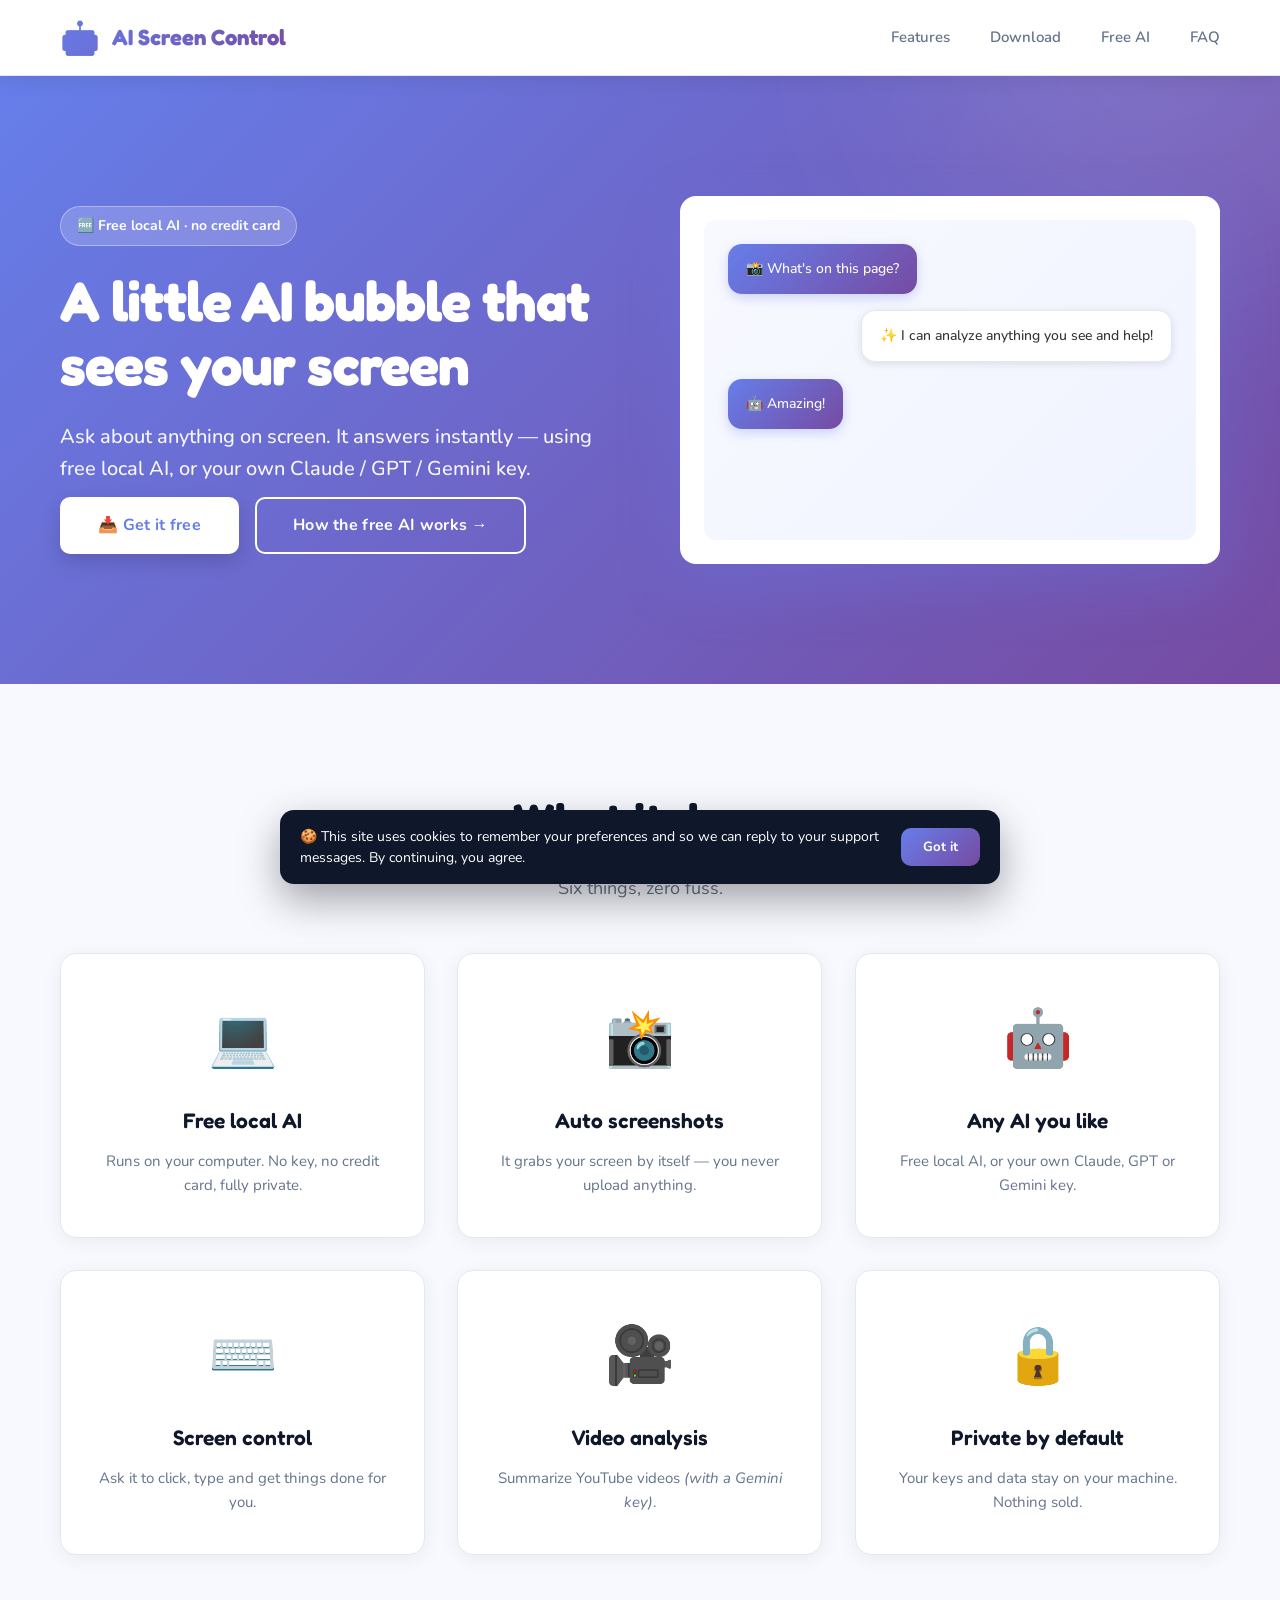
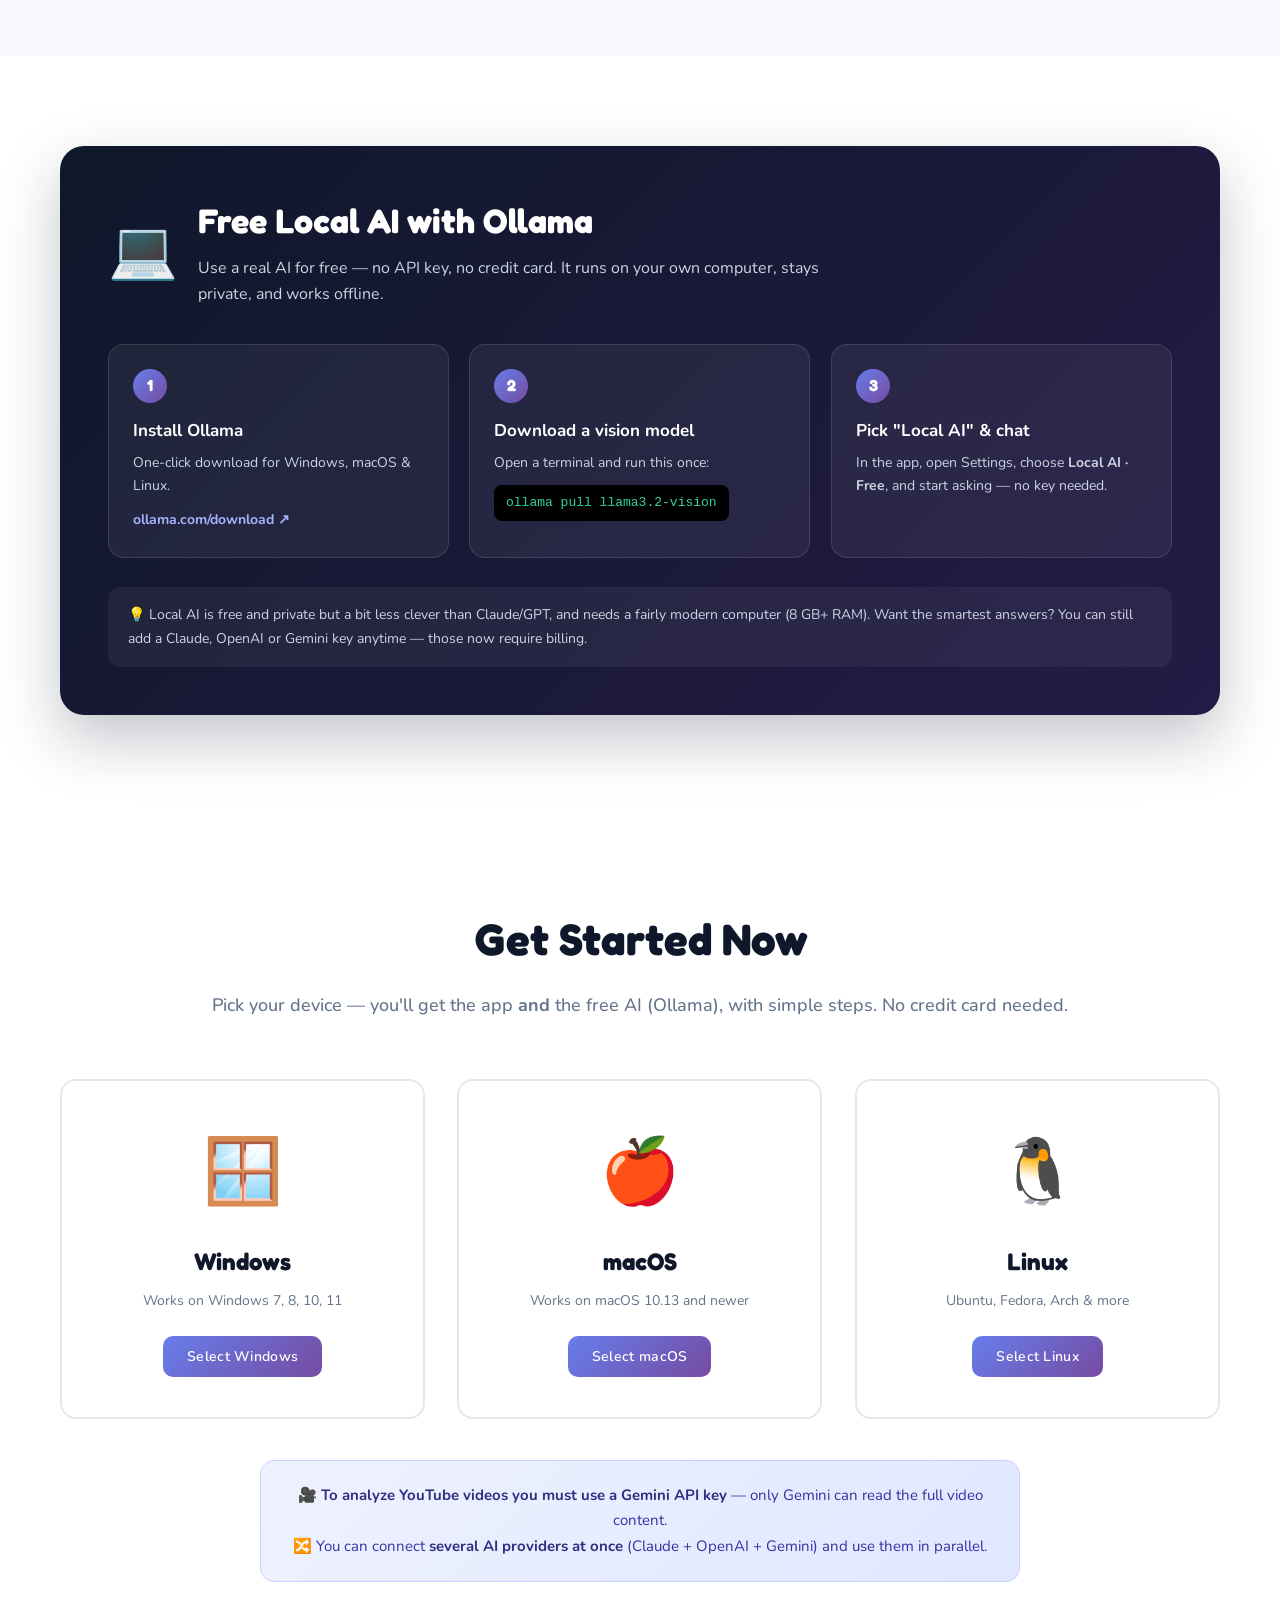
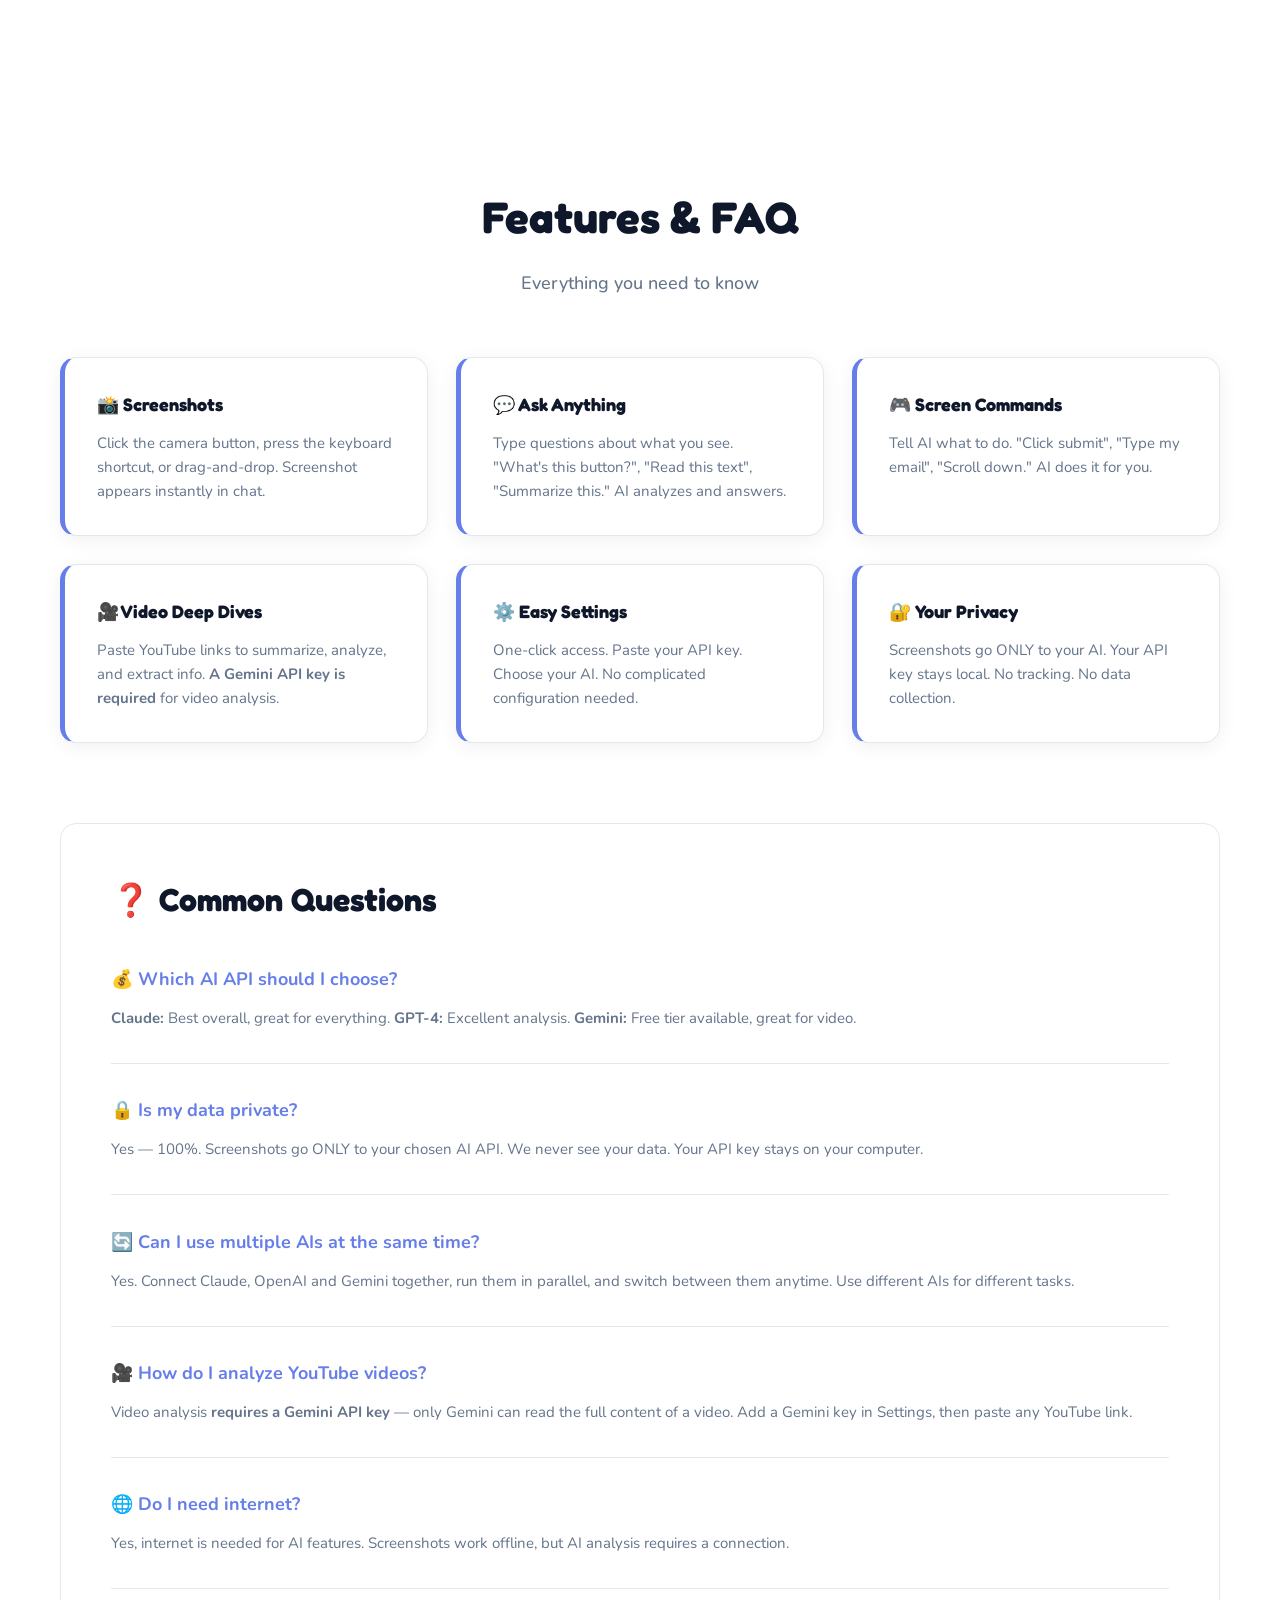
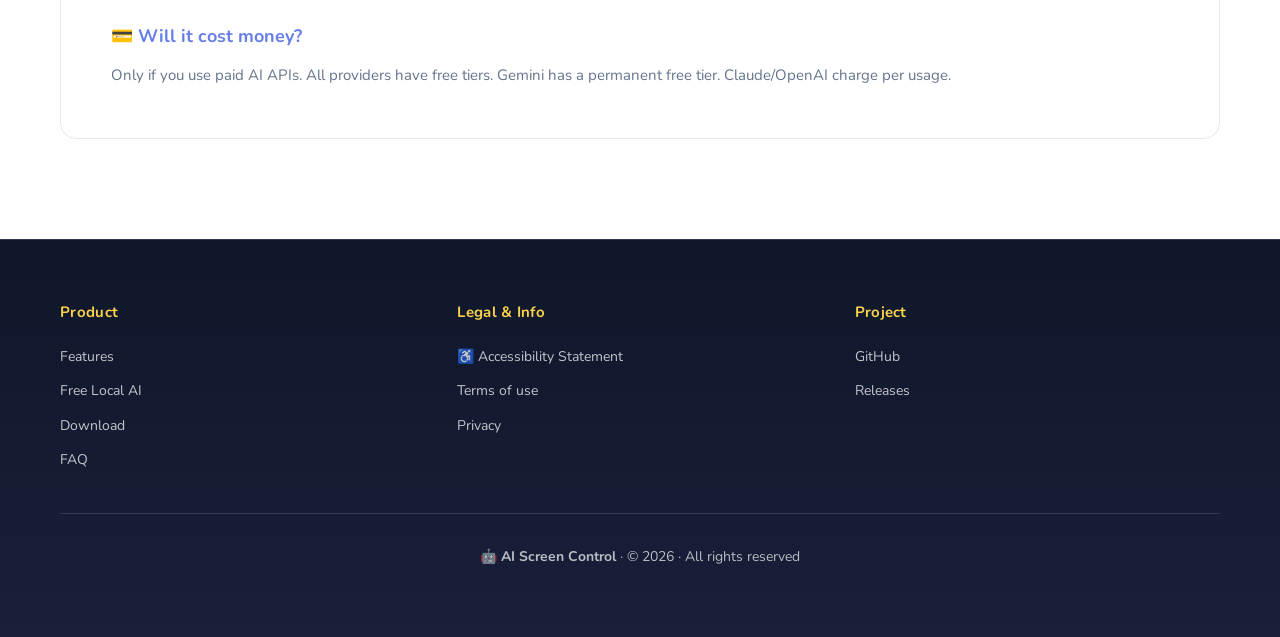
==== commit b0a5e4e4: "Website: remove Support chat and Reviews (complaints) features Per request, drop the support/complai" ====
--- a/website/index.html
+++ b/website/index.html
@@ -330,7 +330,7 @@
     }
     footer p { margin: 8px 0; font-size: 15px; opacity: 0.9; }
     footer a { color: rgba(255,255,255,0.75); text-decoration: none; }
-    .footer-cols { display: grid; grid-template-columns: repeat(4, 1fr); gap: 32px; text-align: left; padding-bottom: 36px; border-bottom: 1px solid rgba(255,255,255,0.12); }
+    .footer-cols { display: grid; grid-template-columns: repeat(3, 1fr); gap: 32px; text-align: left; padding-bottom: 36px; border-bottom: 1px solid rgba(255,255,255,0.12); }
     .footer-col h4 { color: #fbd24b; font-size: 15px; font-weight: 700; margin-bottom: 16px; letter-spacing: 0.3px; }
     .footer-col a { display: block; padding: 6px 0; font-size: 14px; transition: color 0.2s ease, padding-left 0.2s ease; }
     .footer-col a:hover { color: #fff; padding-left: 4px; }
@@ -562,6 +562,25 @@
     .code-hint { color: #94a3b8; font-size: 13px; }
     .code-actions button { background: var(--gradient); color: #fff; border: none; padding: 10px 18px; border-radius: 10px; font-weight: 700; cursor: pointer; font-family: inherit; }
 
+    /* Admin messages inbox */
+    #msgInbox { position: fixed; inset: 0; z-index: 3200; background: #0b1020; display: flex; flex-direction: column; }
+    #msgInbox[hidden] { display: none; }
+    .inbox-head { display: flex; justify-content: space-between; align-items: center; padding: 12px 18px; background: #0f172a; color: #fff; font-weight: 700; }
+    .inbox-head button { background: rgba(255,255,255,0.15); border: none; color: #fff; width: 32px; height: 32px; border-radius: 8px; cursor: pointer; }
+    .inbox-body { flex: 1; display: grid; grid-template-columns: 280px 1fr; min-height: 0; }
+    .inbox-list { border-right: 1px solid rgba(255,255,255,0.1); overflow-y: auto; background: #0e1428; }
+    .inbox-item { padding: 14px 16px; border-bottom: 1px solid rgba(255,255,255,0.06); color: #cbd5e1; cursor: pointer; font-size: 13px; }
+    .inbox-item:hover, .inbox-item.active { background: rgba(102,126,234,0.15); color: #fff; }
+    .inbox-item .who { font-weight: 700; color: #a5b4fc; }
+    .inbox-thread { display: flex; flex-direction: column; min-height: 0; }
+    .inbox-log { flex: 1; overflow-y: auto; padding: 18px; display: flex; flex-direction: column; gap: 8px; }
+    .inbox-empty { color: #64748b; text-align: center; margin-top: 40px; }
+    .inbox-log .s-msg { max-width: 70%; }
+    .inbox-reply { display: flex; gap: 8px; padding: 14px 18px; border-top: 1px solid rgba(255,255,255,0.1); }
+    .inbox-reply input { flex: 1; padding: 12px 14px; border-radius: 10px; border: 1px solid rgba(255,255,255,0.15); background: #0b1020; color: #fff; outline: none; }
+    .inbox-reply button { background: var(--gradient); color: #fff; border: none; padding: 12px 20px; border-radius: 10px; font-weight: 700; cursor: pointer; font-family: inherit; }
+    @media (max-width: 640px) { .inbox-body { grid-template-columns: 1fr; } .inbox-list { max-height: 30vh; } }
+
     /* Cookie consent banner */
     .cookie-banner {
       position: fixed; left: 16px; right: 16px; bottom: 16px; z-index: 2500;
@@ -591,16 +610,21 @@
     @media (prefers-reduced-motion: reduce) { .reveal { opacity: 1 !important; transform: none !important; } }
 
 /* ---- sub-page layout (support / reviews / accessibility as their own pages) ---- */
-.page-hero { background: var(--gradient); color: #fff; padding: 80px 0 60px; text-align: center; }
-.page-hero h1 { font-size: 44px; font-weight: 700; margin-bottom: 12px; }
-.page-hero p { font-size: 18px; opacity: 0.92; max-width: 620px; margin: 0 auto; }
-.page-body { padding: 60px 0 90px; background: var(--light); min-height: 40vh; }
-.container.narrow { max-width: 720px; }
+.page-hero { background: var(--gradient); color: #fff; padding: 48px 0 40px; text-align: center; }
+.page-hero h1 { font-size: 34px; font-weight: 700; margin-bottom: 10px; }
+.page-hero p { font-size: 16px; opacity: 0.92; max-width: 520px; margin: 0 auto; }
+.page-body { padding: 40px 0 70px; background: var(--light); min-height: 30vh; }
+.container.narrow { max-width: 480px; }
 .support-page-card {
-  background: #fff; border: 1px solid var(--border); border-radius: 22px; padding: 28px;
-  box-shadow: 0 12px 40px rgba(15,23,42,0.06); display: flex; flex-direction: column; gap: 12px;
+  background: #fff; border: 1px solid var(--border); border-radius: 18px; padding: 20px;
+  box-shadow: 0 12px 40px rgba(15,23,42,0.06); display: flex; flex-direction: column; gap: 10px;
 }
-.support-page-card .support-log { max-height: 340px; }
+.support-page-card .support-log { max-height: 240px; }
+.support-page-card #supportMsg { rows: 2; }
+#chatGate input { width: 100%; padding: 12px 14px; border: 1px solid var(--border); border-radius: 10px; font-size: 15px; font-family: inherit; outline: none; margin-bottom: 10px; }
+#chatGate input:focus { border-color: var(--primary); box-shadow: 0 0 0 3px rgba(102,126,234,0.12); }
+.gate-err { color: #ef4444; font-weight: 700; font-size: 13px; margin: 0 0 10px; }
+.chat-who { font-size: 12px; color: var(--text-light); background: var(--light); border-radius: 8px; padding: 6px 10px; margin-bottom: 8px; display: inline-block; }
 .support-page-card .support-send { padding: 14px; font-size: 15px; }
 /* give reviews & accessibility sections a light page background when standalone */
 body > main > #reviews, body > main > #accessibility { background: var(--light); }
@@ -622,8 +646,8 @@
       <ul class="nav-links">
         <li><a href="#" onclick="goHomeThen('#features');return false;">Features</a></li>
         <li><a href="#" onclick="goHomeThen('#download');return false;">Download</a></li>
-        <li><a href="#" onclick="showPage('support');return false;">Support</a></li>
-        <li><a href="#" onclick="showPage('reviews');return false;">Reviews</a></li>
+        <li><a href="#" onclick="goHomeThen('#local-ai');return false;">Free AI</a></li>
+        <li><a href="#" onclick="goHomeThen('#docs');return false;">FAQ</a></li>
       </ul>
     </div>
   </nav>
@@ -824,60 +848,8 @@
     </div>
   </section>
     </div>
-    <div id="page-reviews" class="page">
-<section id="reviews" class="reviews">
-    <div class="container">
-      <h2>Reviews &amp; Contact</h2>
-      <p class="section-subtitle">Tell us what you think — a complaint, an idea, or something you loved.</p>
-
-      <div class="reviews-grid">
-        <form class="review-form" id="reviewForm" onsubmit="submitReview(event)">
-          <label for="rv-name">Your name</label>
-          <input id="rv-name" type="text" placeholder="Jane" required>
-
-          <label for="rv-rating">Rating</label>
-          <select id="rv-rating">
-            <option value="5">★★★★★ Loved it</option>
-            <option value="4">★★★★ Good</option>
-            <option value="3">★★★ Okay</option>
-            <option value="2">★★ Needs work</option>
-            <option value="1">★ Had a problem</option>
-          </select>
-
-          <label for="rv-msg">Your message</label>
-          <textarea id="rv-msg" rows="4" placeholder="What's on your mind?" required></textarea>
-
-          <label for="rv-file" class="file-label">📎 Attach an image, video or file (optional)</label>
-          <input id="rv-file" type="file" accept="image/*,video/*,.pdf,.txt,.srt,.vtt" multiple>
-
-          <button type="submit" class="btn btn-gradient review-send">Send feedback</button>
-        </form>
-
-        <aside class="reviews-note">
-          <h3>💬 How this works</h3>
-          <p>Your message opens in your email app and comes straight to us. We read every one and reply.</p>
-          <hr>
-          <p class="soon"><strong>Coming soon:</strong> live on-page reviews, two-way chat with file &amp; video sharing, and replies right here on the site — that needs a small backend, which we can switch on.</p>
-        </aside>
-      </div>
-    </div>
-  </section>
-    </div>
-    <div id="page-support" class="page">
-  <section class="page-hero"><div class="container"><h1>💬 Technical Support</h1><p>Send us a message — attach a screenshot, video or file. We reply right here.</p></div></section>
-  <section class="page-body"><div class="container narrow">
-    <div class="support-page-card">
-      <div id="supportLog" class="support-log">
-        <div class="s-msg bot">Hi! 👋 How can we help? Send a message — you can attach a screenshot, video or file.</div>
-      </div>
-      <textarea id="supportMsg" rows="3" placeholder="Type your message…" onkeydown="if(event.key==='Enter'&&!event.shiftKey){event.preventDefault();sendSupport();}"></textarea>
-      <label class="support-file">📎 Attach files<input id="supportFile" type="file" accept="image/*,video/*,.pdf,.txt,.srt,.vtt" multiple hidden onchange="supportFilePicked()"></label>
-      <button class="support-send" onclick="sendSupport()">Send message</button>
-      <p class="support-hours">Live two-way replies activate once connected to a backend.</p>
-    </div>
-  </div></section>
-  
-    </div>
+    
+    
     <div id="page-accessibility" class="page">
 <section id="accessibility" class="a11y" aria-labelledby="a11y-title">
     <div class="container">
@@ -917,10 +889,6 @@
           <a href="#" onclick="goHomeThen('#local-ai');return false;">Free Local AI</a>
           <a href="#" onclick="goHomeThen('#download');return false;">Download</a>
           <a href="#" onclick="goHomeThen('#docs');return false;">FAQ</a>
-        </div>
-        <div class="footer-col"><h4>Support</h4>
-          <a href="#" onclick="showPage('support');return false;">💬 Technical Support</a>
-          <a href="#" onclick="showPage('reviews');return false;">⭐ Reviews</a>
         </div>
         <div class="footer-col"><h4>Legal &amp; Info</h4>
           <a href="#" onclick="showPage('accessibility');return false;">♿ Accessibility Statement</a>
@@ -979,9 +947,52 @@
       <div class="modal-body" id="modalBody"></div>
     </div>
   </div>
-
   <script>
-// OS display config
+    /* ======================================================================
+       BACKEND (Supabase) — paste your 2 values here to switch everything on.
+       Get them at supabase.com → your project → Settings → API.
+       Leave empty and the chat runs in local demo mode.
+    ====================================================================== */
+    var SUPABASE_URL = '';        // e.g. https://xxxx.supabase.co
+    var SUPABASE_ANON_KEY = '';   // the "anon public" key
+
+    var sb = null;
+    try {
+      if (SUPABASE_URL && SUPABASE_ANON_KEY && window.supabase) {
+        sb = window.supabase.createClient(SUPABASE_URL, SUPABASE_ANON_KEY);
+      }
+    } catch (e) { sb = null; }
+    function backendOn() { return !!sb; }
+
+    // A stable id for this visitor's conversation — their email once signed in.
+    function chatSession() {
+      var e = null; try { e = localStorage.getItem('chatEmail'); } catch (x) {}
+      if (e) return e;
+      var s = null;
+      try { s = localStorage.getItem('chatSession'); } catch (x) {}
+      if (!s) { s = 'v-' + Math.random().toString(36).slice(2) + '-' + (new Date().getTime()); try { localStorage.setItem('chatSession', s); } catch (x) {} }
+      return s;
+    }
+    // Chat sign-in gate: visitor enters email + password so the chat is saved.
+    function startChat() {
+      var email = (document.getElementById('gateEmail').value || '').trim();
+      var pass = document.getElementById('gatePass').value || '';
+      if (!/^[^@\s]+@[^@\s]+\.[^@\s]+$/.test(email) || !pass) { document.getElementById('gateErr').hidden = false; return; }
+      try { localStorage.setItem('chatEmail', email); localStorage.setItem('chatPass', pass); } catch (x) {}
+      refreshChatGate();
+    }
+    function refreshChatGate() {
+      var e = null; try { e = localStorage.getItem('chatEmail'); } catch (x) {}
+      var gate = document.getElementById('chatGate'), area = document.getElementById('chatArea');
+      if (!gate || !area) return;
+      if (e) {
+        gate.hidden = true; area.hidden = false;
+        var w = document.getElementById('chatWho'); if (w) w.textContent = 'Signed in as ' + e;
+        loadVisitorChat();
+      } else { gate.hidden = false; area.hidden = true; }
+    }
+
+    // OS display config
     var OS_CONFIG = {
       windows: { name: 'Windows', icon: '🪟' },
       macos:   { name: 'macOS',   icon: '🍎' },
@@ -1420,14 +1431,50 @@
       supportFiles = f;
       if (f && f.length) supportAddMsg('📎 ' + f.length + ' file(s) attached', 'me');
     }
+    var visitorSubscribed = false;
     function sendSupport() {
       var t = document.getElementById('supportMsg').value.trim();
       if (!t) return;
       supportAddMsg(t, 'me');
       document.getElementById('supportMsg').value = '';
-      setTimeout(function () {
-        supportAddMsg('Thanks! Your message is noted. A team member will reply here shortly. 🙌', 'bot');
-      }, 500);
+      if (backendOn()) {
+        sb.from('messages').insert({ session: chatSession(), sender: 'visitor', text: t })
+          .then(function () {}, function () { supportAddMsg('(Could not send — check your connection.)', 'bot'); });
+        subscribeVisitor();
+      } else {
+        setTimeout(function () {
+          supportAddMsg('Thanks! Your message is noted. (Connect a backend so the team can reply here.)', 'bot');
+        }, 400);
+      }
+    }
+    // Load this visitor's past messages and listen for owner replies in real time.
+    function loadVisitorChat() {
+      if (!backendOn()) return;
+      sb.from('messages').select('*').eq('session', chatSession()).order('created_at', { ascending: true })
+        .then(function (res) {
+          var log = document.getElementById('supportLog');
+          if (log && res.data) {
+            log.querySelectorAll('.s-msg.loaded').forEach(function (n) { n.remove(); });
+            res.data.forEach(function (m) {
+              var d = document.createElement('div');
+              d.className = 's-msg loaded ' + (m.sender === 'visitor' ? 'me' : 'bot');
+              d.textContent = m.text; log.appendChild(d);
+            });
+            log.scrollTop = log.scrollHeight;
+          }
+        });
+      subscribeVisitor();
+    }
+    function subscribeVisitor() {
+      if (!backendOn() || visitorSubscribed) return;
+      visitorSubscribed = true;
+      sb.channel('vchat-' + chatSession())
+        .on('postgres_changes', { event: 'INSERT', schema: 'public', table: 'messages', filter: 'session=eq.' + chatSession() },
+          function (payload) {
+            var m = payload['new'];
+            if (m.sender !== 'visitor') supportAddMsg(m.text, 'bot');
+          })
+        .subscribe();
     }
 
     // ---- Secret admin edit area (no backend, no WordPress) ----
@@ -1457,7 +1504,7 @@
       });
       var bar = document.createElement('div');
       bar.id = 'adminBar';
-      bar.innerHTML = '✏️ Edit mode — click any text to change it. ' +
+      bar.innerHTML = '✏️ Edit mode. ' +
         '<button onclick="adminSave()">💾 Save text</button>' +
         '<button onclick="openCodeEditor()">&lt;/&gt; Edit full code</button>' +
         '<button class="exit" onclick="location.reload()">Exit</button>';
@@ -1485,6 +1532,54 @@
       document.body.appendChild(a); a.click(); document.body.removeChild(a);
       setTimeout(function () { URL.revokeObjectURL(url); }, 800);
       alert('Downloaded! Upload this "standalone.html" to update your live site (or send it to me).');
+    }
+
+    // ---- Admin inbox: view conversations and reply ----
+    var currentSession = null;
+    function adminMessages() {
+      if (!backendOn()) {
+        alert('To receive and reply to messages, connect a backend first:\n\n1) Create a free project at supabase.com\n2) Paste your Project URL and anon key into the SUPABASE_URL / SUPABASE_ANON_KEY lines at the top of the code\n3) Run the provided table SQL.\n\nThen this inbox fills with real messages.');
+        return;
+      }
+      document.getElementById('msgInbox').hidden = false;
+      loadInbox();
+    }
+    function loadInbox() {
+      sb.from('messages').select('*').order('created_at', { ascending: true }).then(function (res) {
+        var byS = {};
+        (res.data || []).forEach(function (m) { (byS[m.session] = byS[m.session] || []).push(m); });
+        var list = document.getElementById('inboxList'); list.innerHTML = '';
+        var keys = Object.keys(byS);
+        if (!keys.length) { list.innerHTML = '<div class="inbox-item">No messages yet.</div>'; return; }
+        keys.forEach(function (s) {
+          var msgs = byS[s]; var last = msgs[msgs.length - 1];
+          var item = document.createElement('div');
+          item.className = 'inbox-item' + (s === currentSession ? ' active' : '');
+          item.innerHTML = '<div class="who">Visitor ' + s.slice(2, 8) + '</div>' + last.text.slice(0, 40);
+          item.onclick = function () { openThread(s); };
+          list.appendChild(item);
+        });
+      });
+    }
+    function openThread(s) {
+      currentSession = s;
+      document.getElementById('inboxReply').hidden = false;
+      loadInbox();
+      sb.from('messages').select('*').eq('session', s).order('created_at', { ascending: true }).then(function (res) {
+        var log = document.getElementById('inboxLog'); log.innerHTML = '';
+        (res.data || []).forEach(function (m) {
+          var d = document.createElement('div');
+          d.className = 's-msg ' + (m.sender === 'visitor' ? 'bot' : 'me');
+          d.textContent = m.text; log.appendChild(d);
+        });
+        log.scrollTop = log.scrollHeight;
+      });
+    }
+    function adminReply() {
+      var box = document.getElementById('inboxReplyText'); var t = box.value.trim();
+      if (!t || !currentSession) return;
+      box.value = '';
+      sb.from('messages').insert({ session: currentSession, sender: 'owner', text: t }).then(function () { openThread(currentSession); });
     }
 
     // Cookie consent
@@ -1556,6 +1651,7 @@
       el.classList.add('active');
       el.querySelectorAll('.reveal').forEach(function (r) { r.classList.add('in'); });
       window.scrollTo(0, 0);
+      if (name === 'support') refreshChatGate();
       try { history.replaceState(null, '', name === 'home' ? './' : '#' + name); } catch (e) {}
     }
     function goHomeThen(hash) {
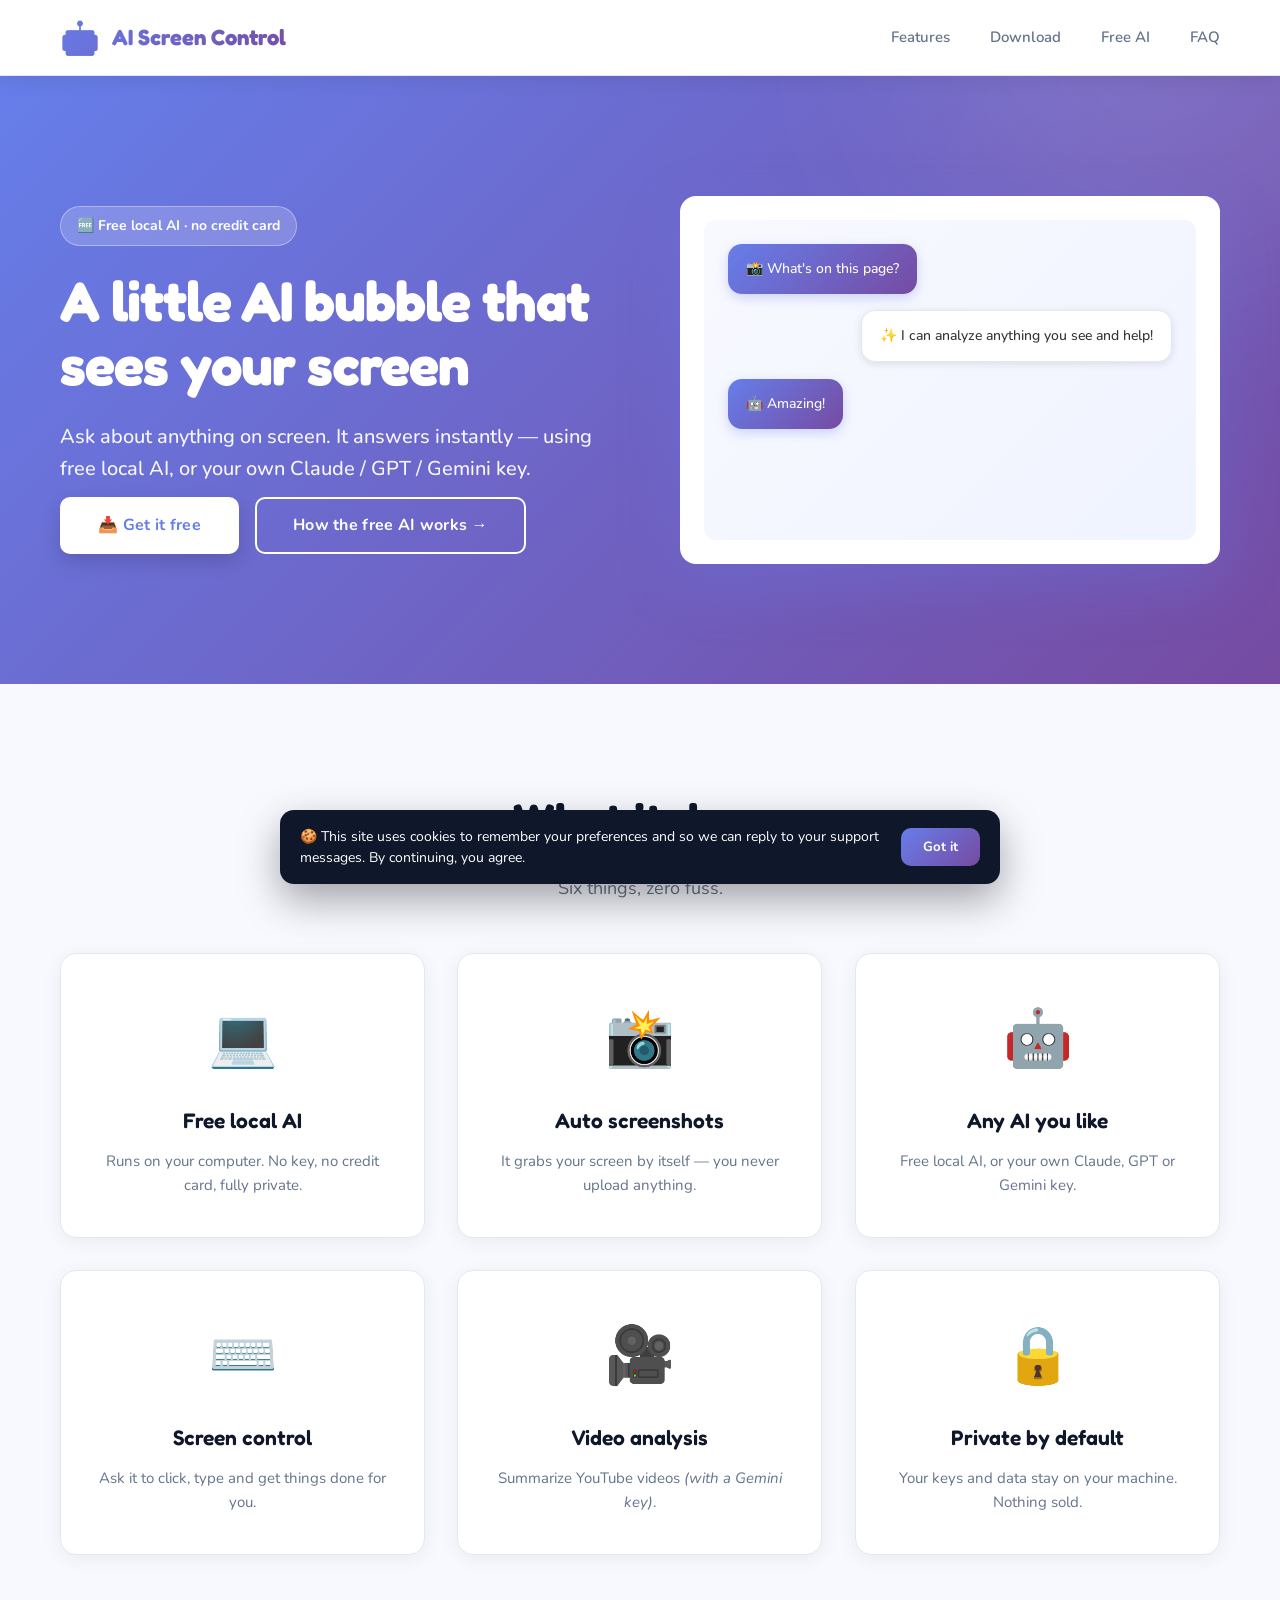
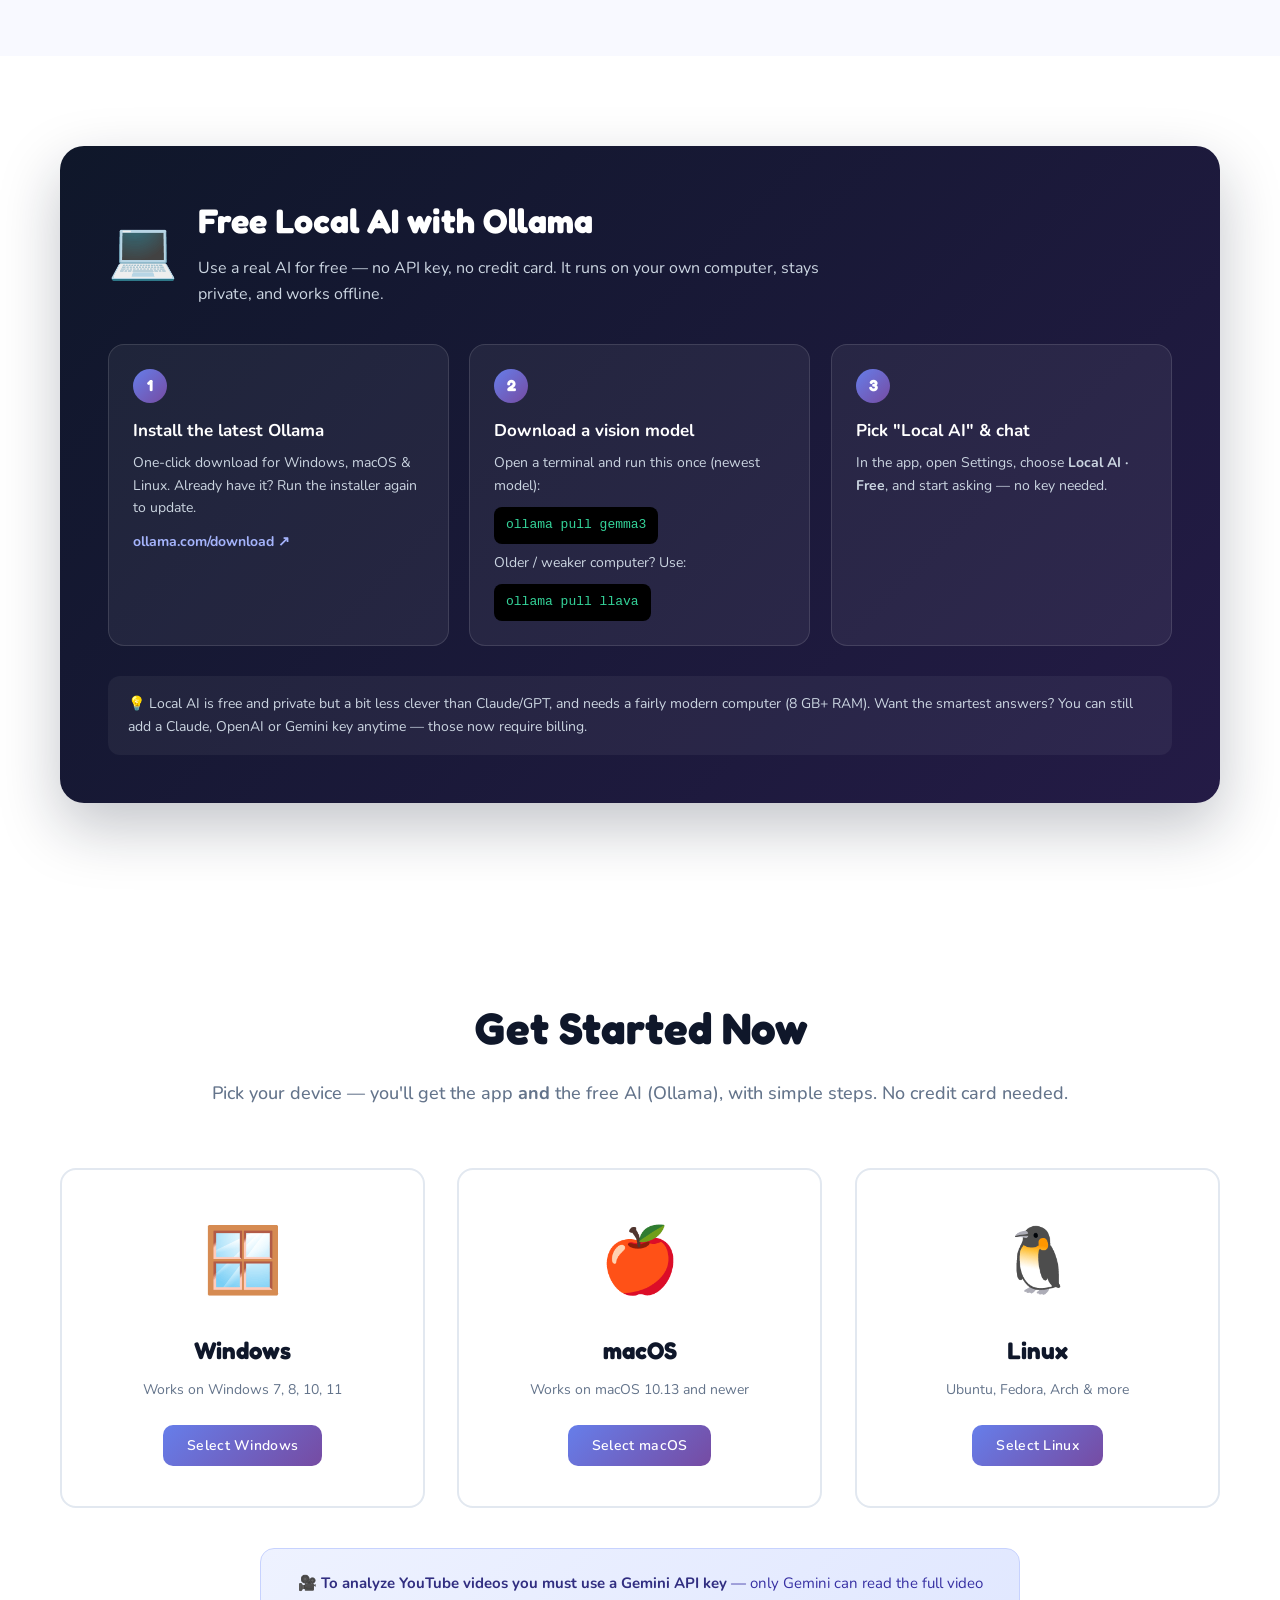
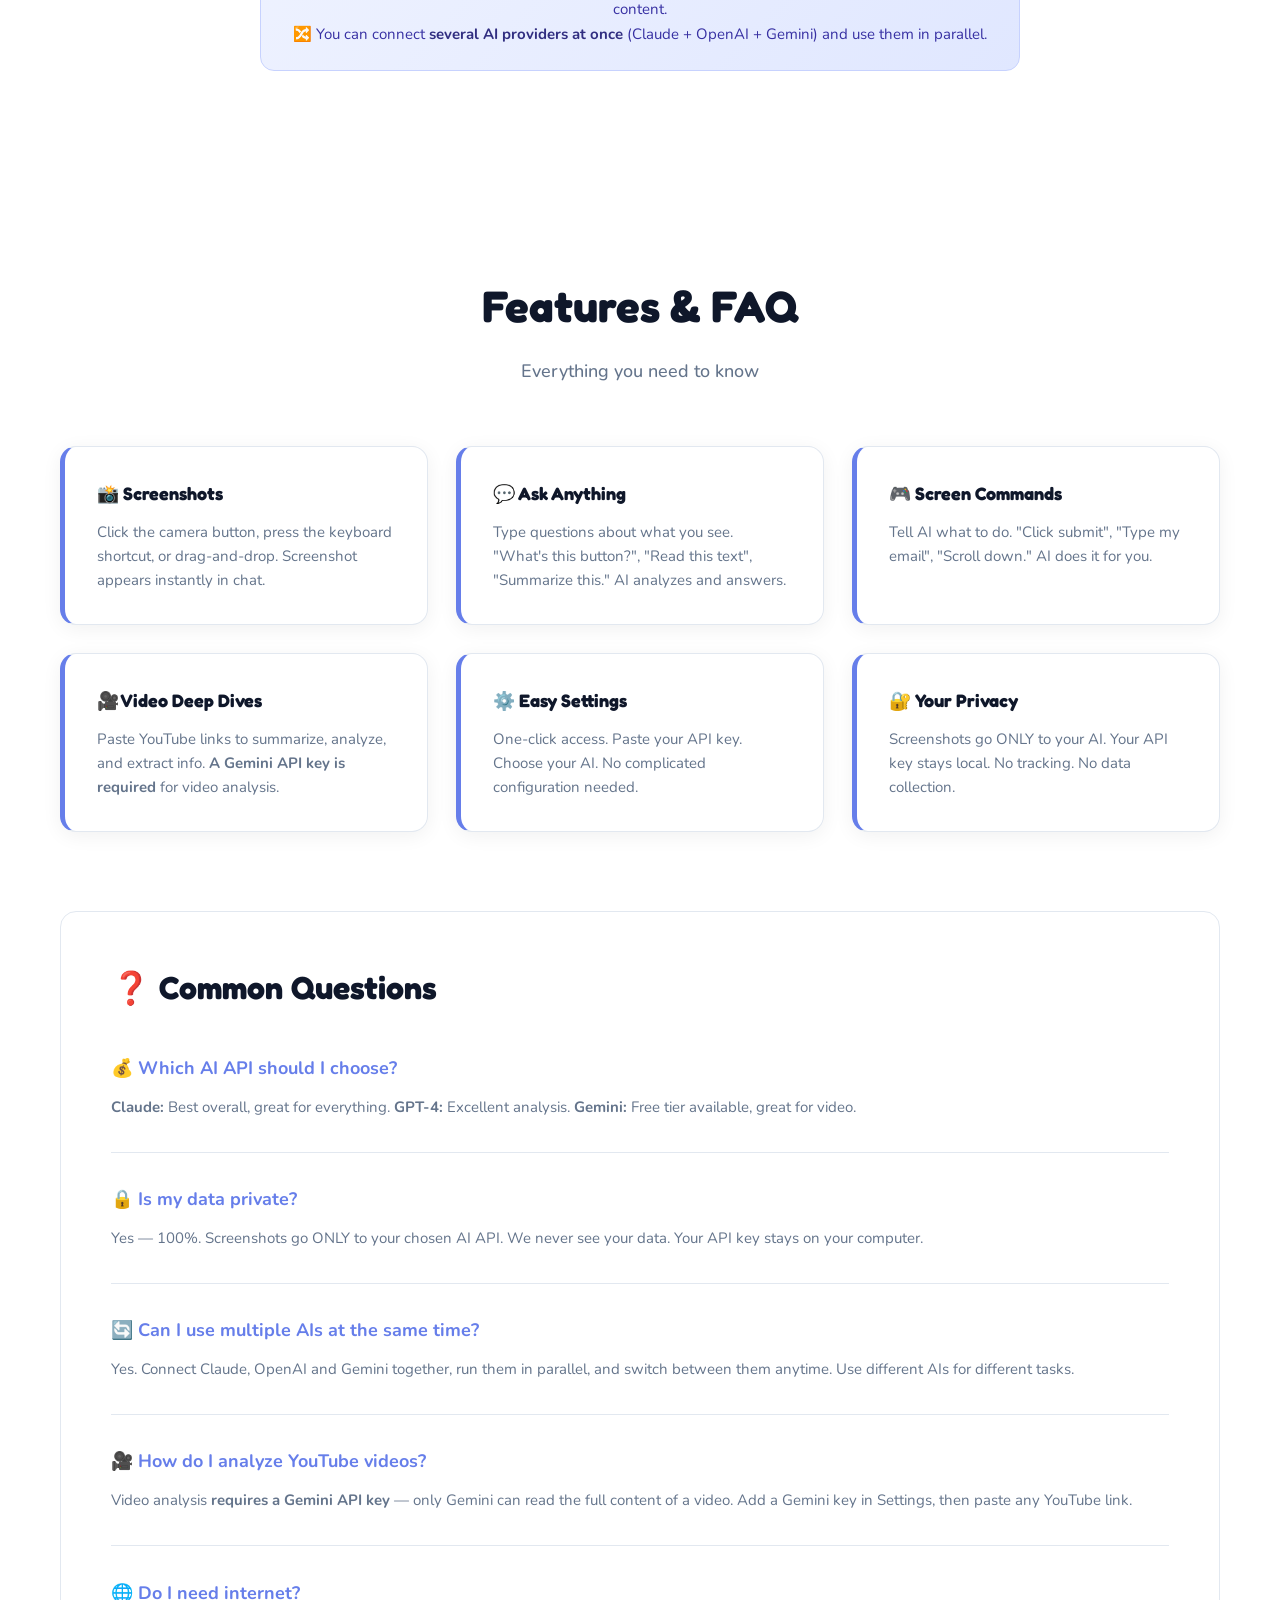
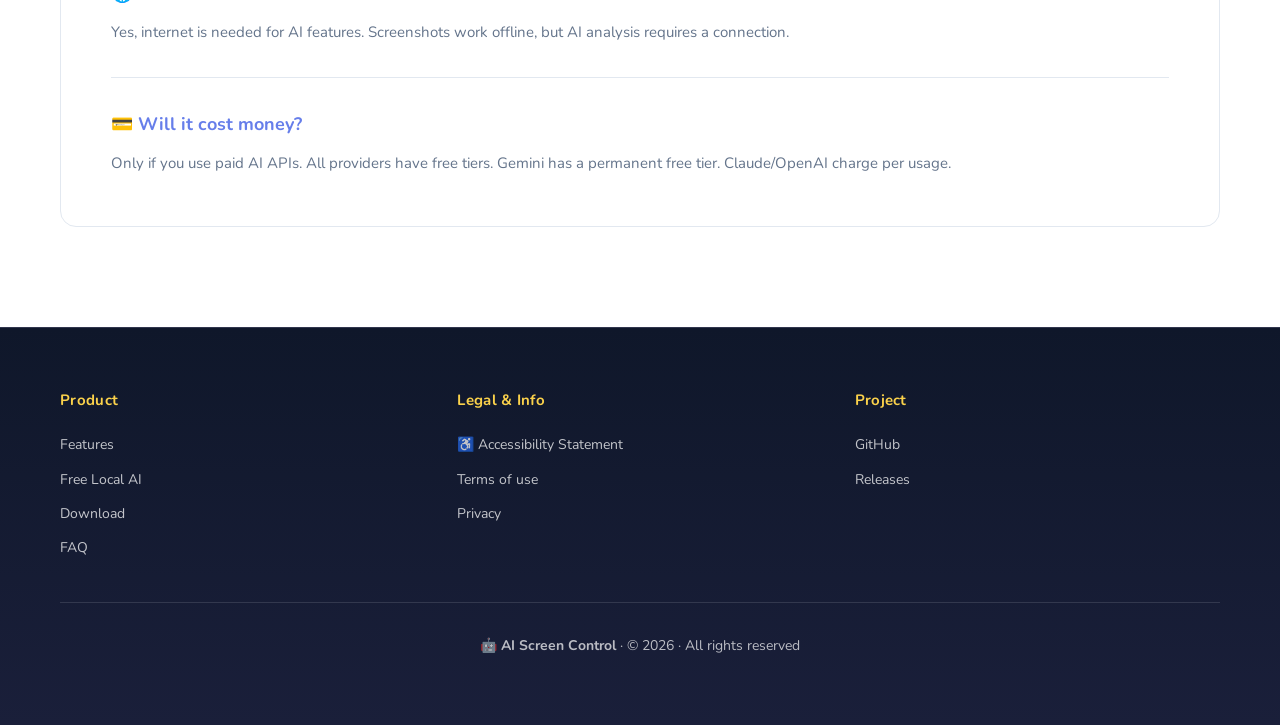
==== commit ccfb35d9: "v0.1.11: fix broken llama3.2-vision model, add live connection badge - Default local model is now ge" ====
--- a/website/index.html
+++ b/website/index.html
@@ -728,15 +728,17 @@
         <div class="localai-steps">
           <div class="localai-step">
             <span class="step-num">1</span>
-            <h4>Install Ollama</h4>
-            <p>One-click download for Windows, macOS & Linux.</p>
+            <h4>Install the latest Ollama</h4>
+            <p>One-click download for Windows, macOS &amp; Linux. Already have it? Run the installer again to update.</p>
             <a class="localai-link" href="https://ollama.com/download" target="_blank" rel="noopener">ollama.com/download ↗</a>
           </div>
           <div class="localai-step">
             <span class="step-num">2</span>
             <h4>Download a vision model</h4>
-            <p>Open a terminal and run this once:</p>
-            <code>ollama pull llama3.2-vision</code>
+            <p>Open a terminal and run this once (newest model):</p>
+            <code>ollama pull gemma3</code>
+            <p style="margin-top:8px;">Older / weaker computer? Use:</p>
+            <code>ollama pull llava</code>
           </div>
           <div class="localai-step">
             <span class="step-num">3</span>
@@ -1242,7 +1244,7 @@
       steps += '<li><strong>Download a model that can see the screen</strong>' +
         '<span>Open a terminal (' + (os === 'windows' ? 'search “cmd” in Start' : 'Terminal') +
         ') and run this once. It\'s a few GB, so give it a minute:</span>' +
-        cmd('ollama pull llama3.2-vision') +
+        cmd('ollama pull gemma3') +
         '<span>When it finishes, the free AI is ready.</span></li>';
 
       // 3. Connect to the app
@@ -1258,7 +1260,9 @@
       steps += '<li><strong>If it says “can\'t reach the local AI”</strong>' +
         '<span>Make sure Ollama is running (its icon should be visible), and that the model finished downloading. You can re-check by running:</span>' +
         cmd('ollama list') +
-        '<span><code>llama3.2-vision</code> should appear in the list.</span></li>';
+        '<span><code>gemma3</code> should appear in the list.</span></li>' +
+        '<li><strong>If it says \u201cunknown model architecture\u201d</strong>' +
+        '<span>That model can\'t run on your Ollama. Run <code>ollama pull gemma3</code> \u2014 the app picks it up automatically. If you installed llama3.2-vision, remove it with <code>ollama rm llama3.2-vision</code>.</span></li>';
 
       steps += '</ol>';
 
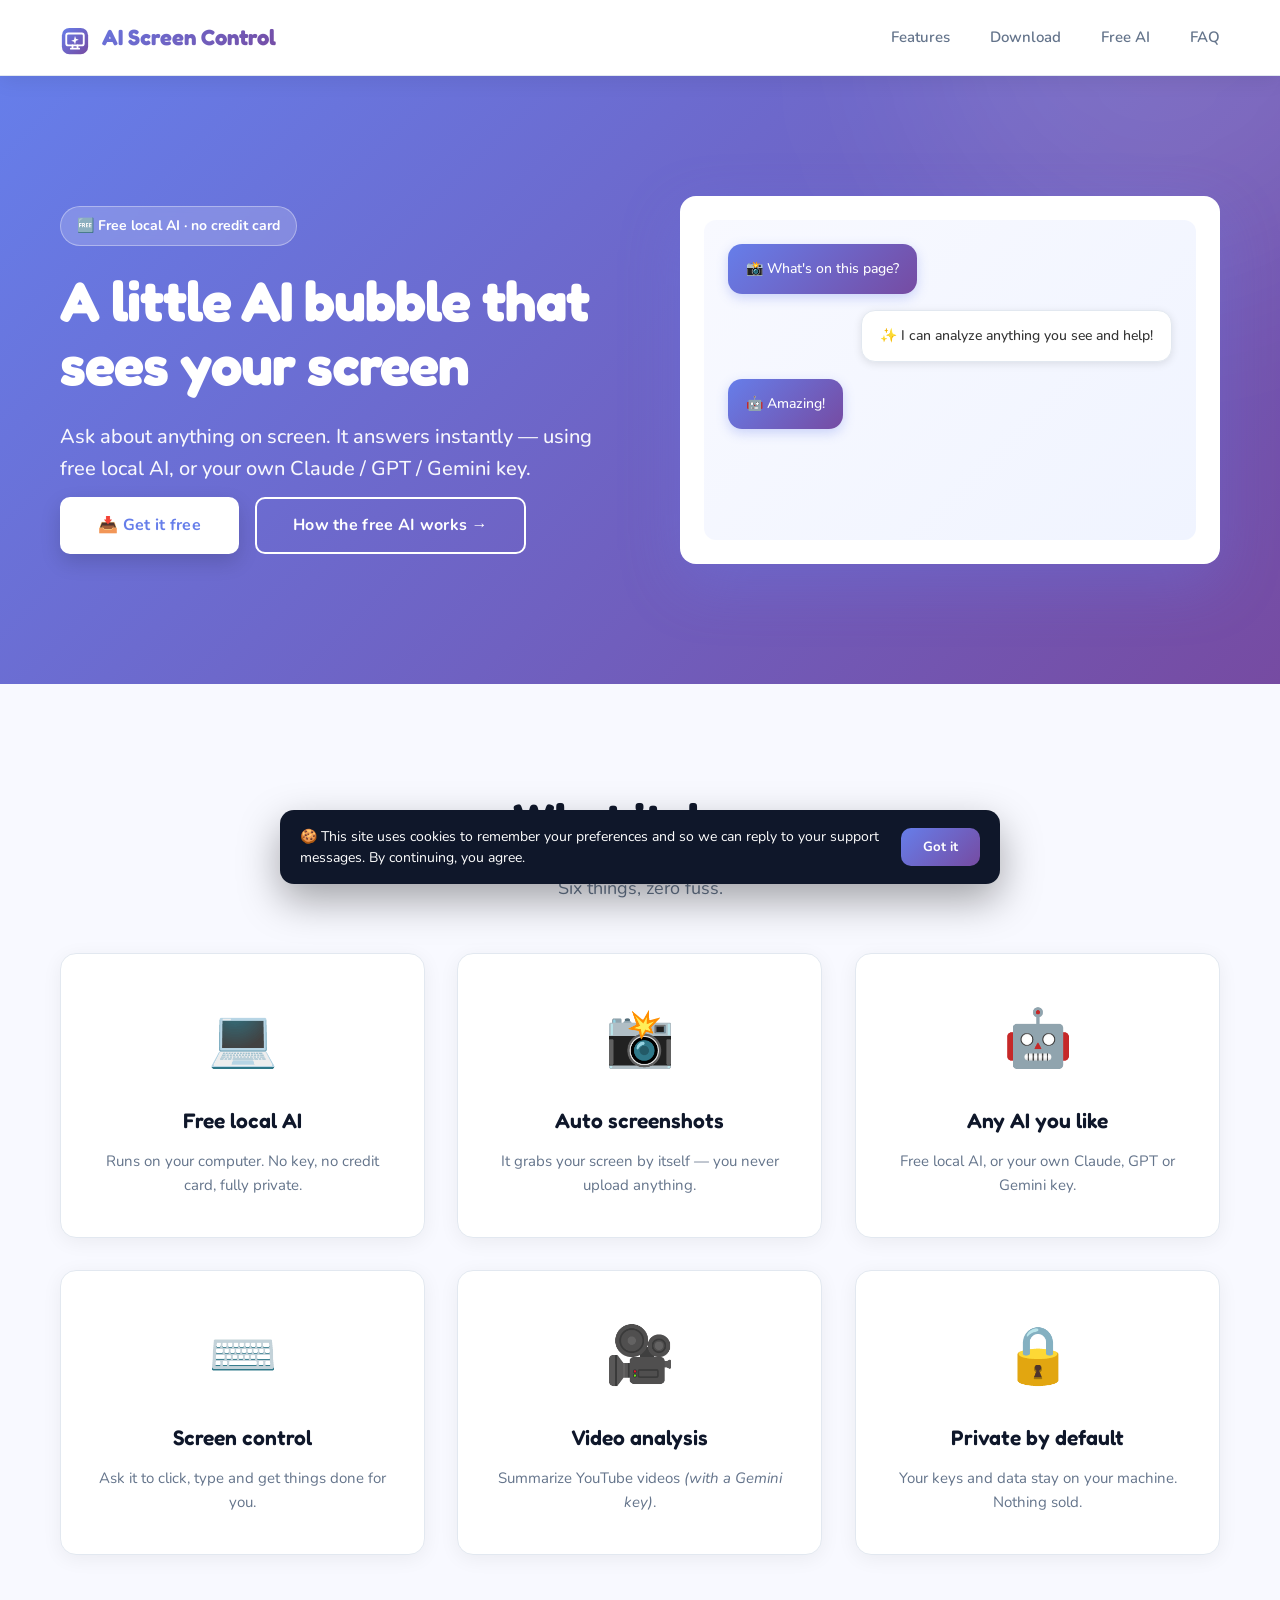
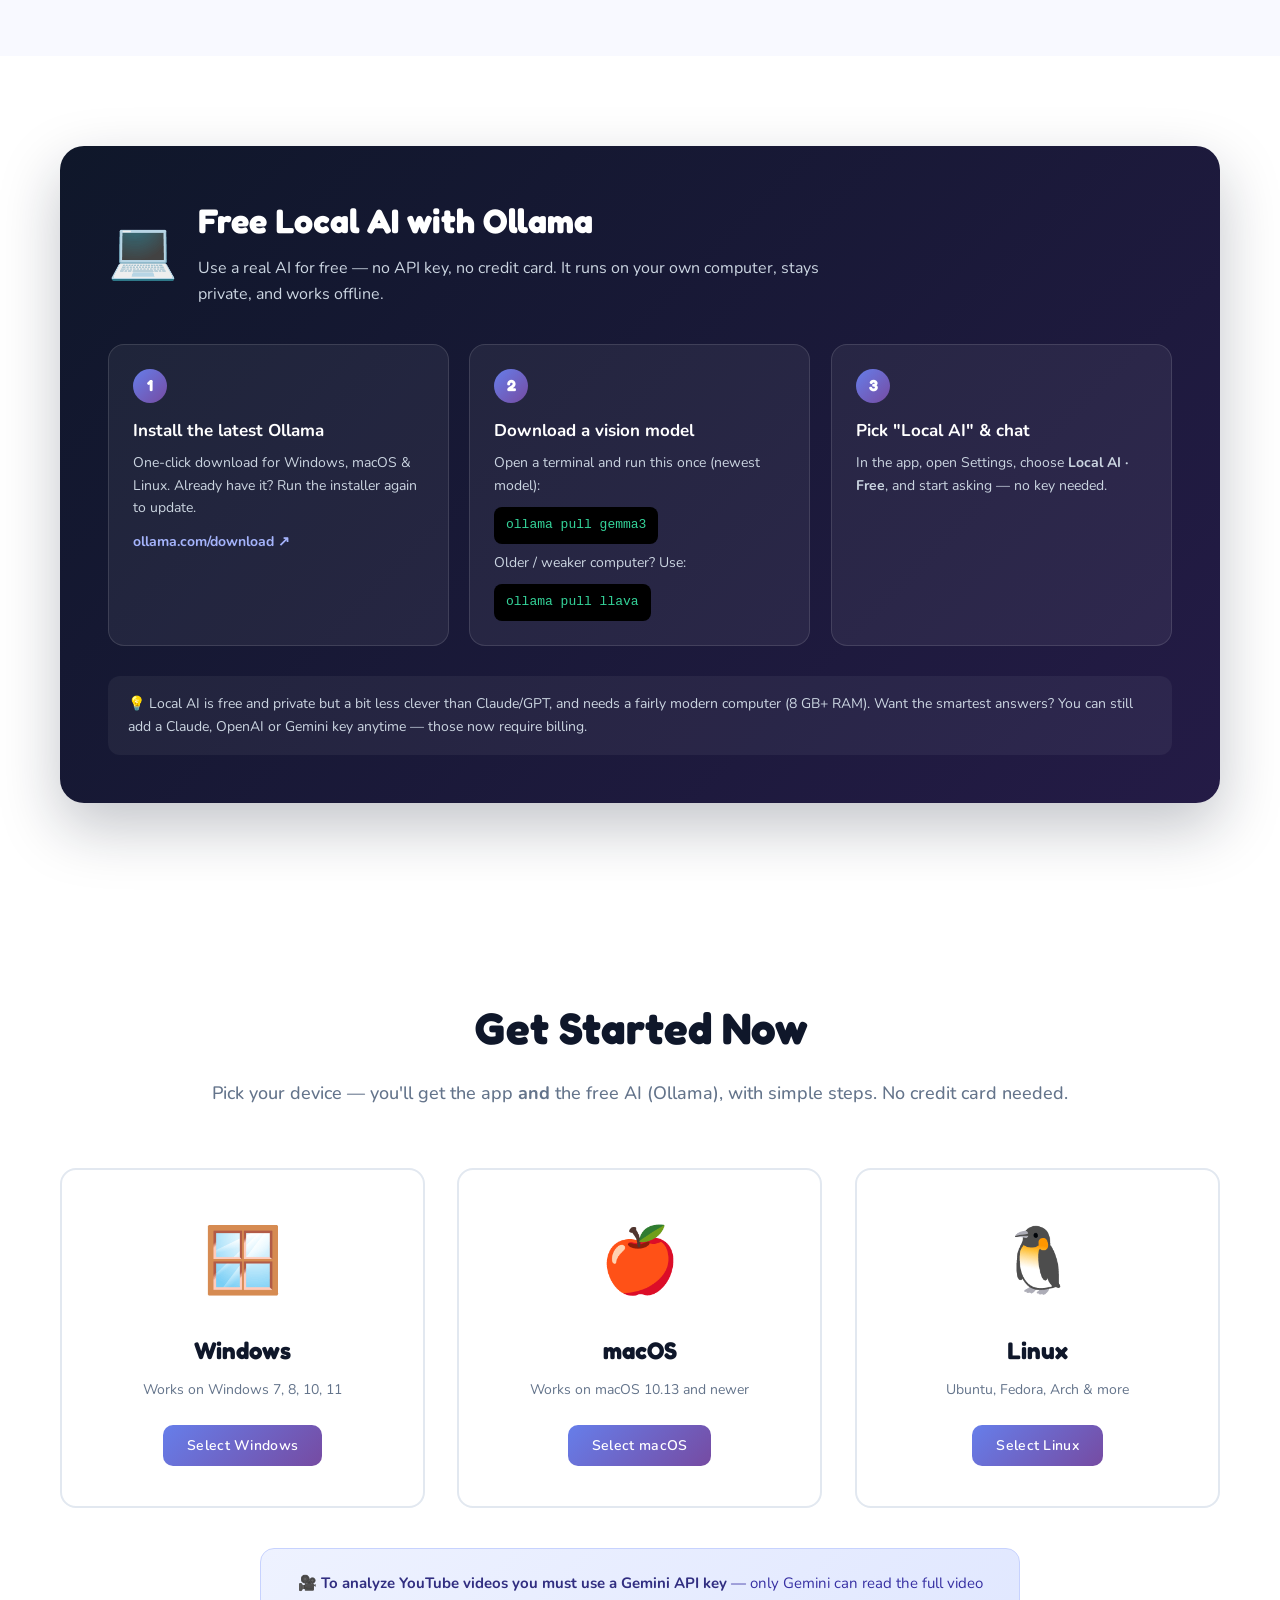
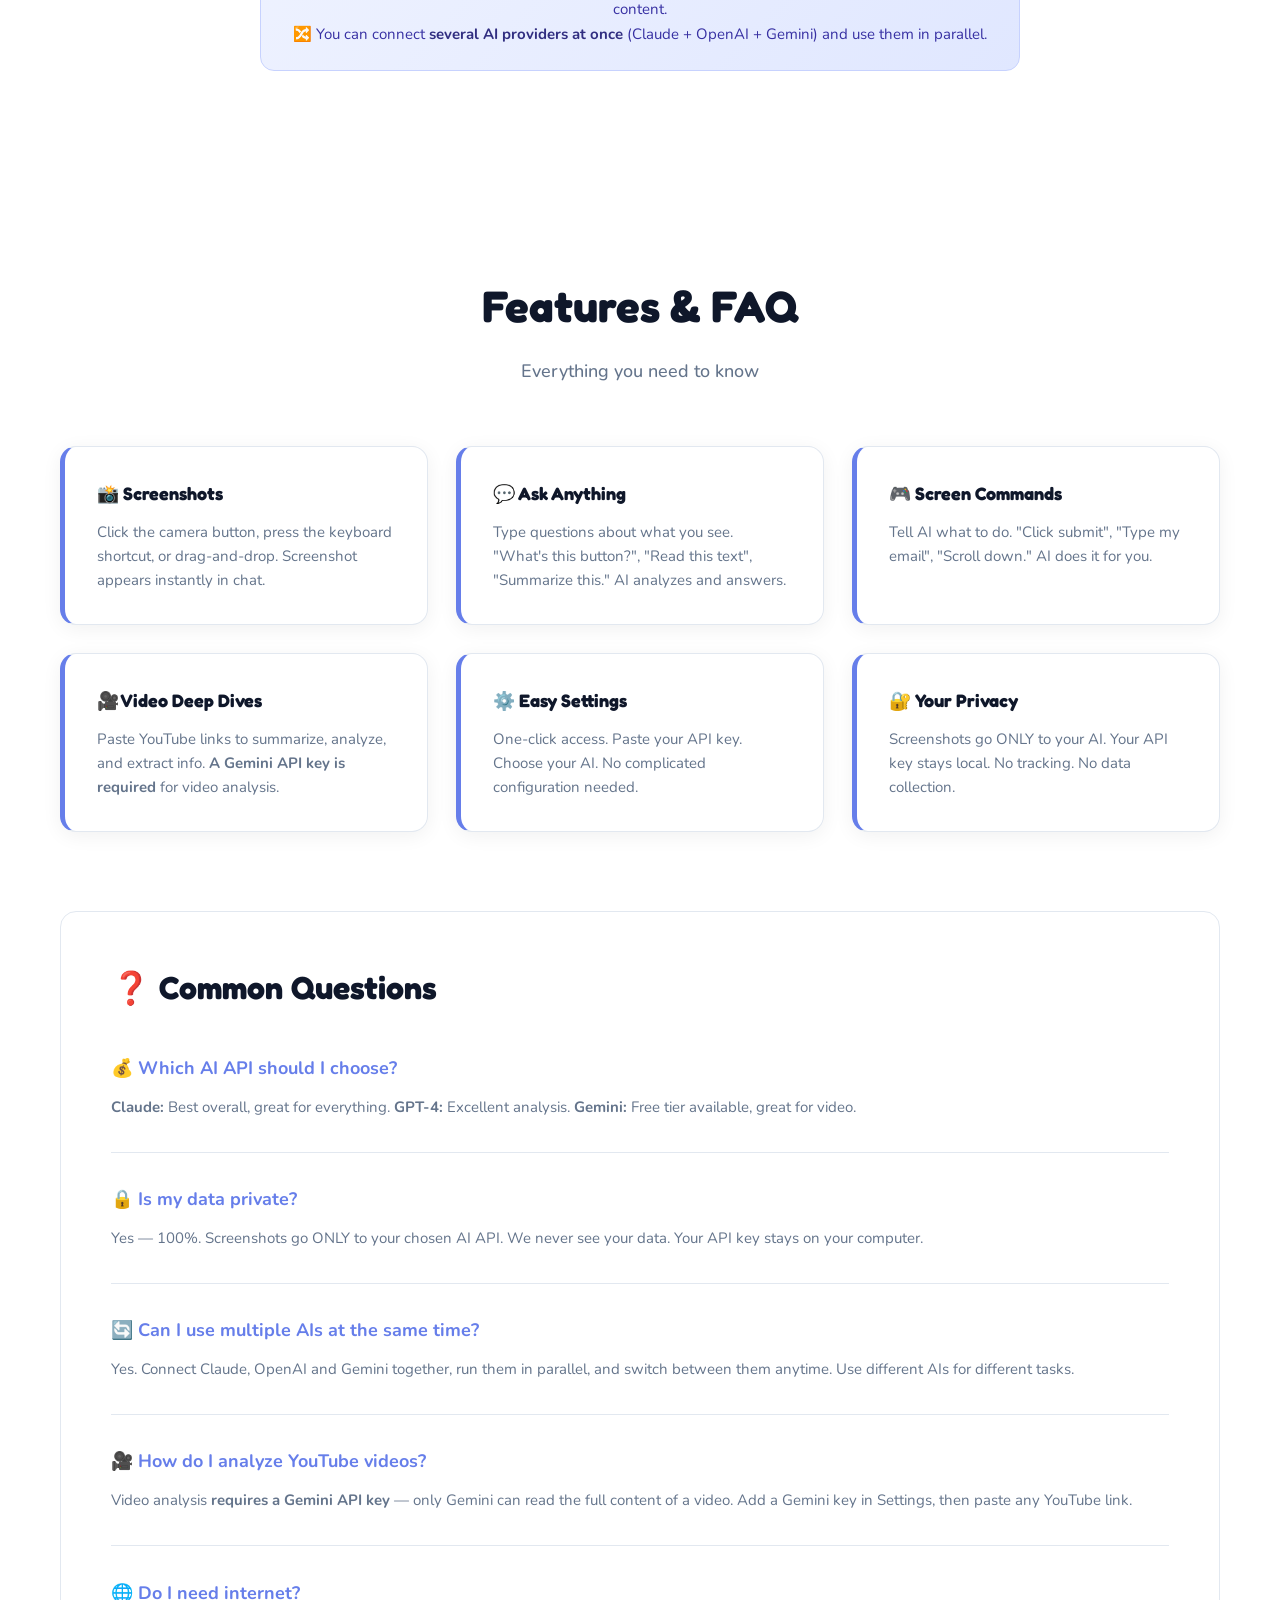
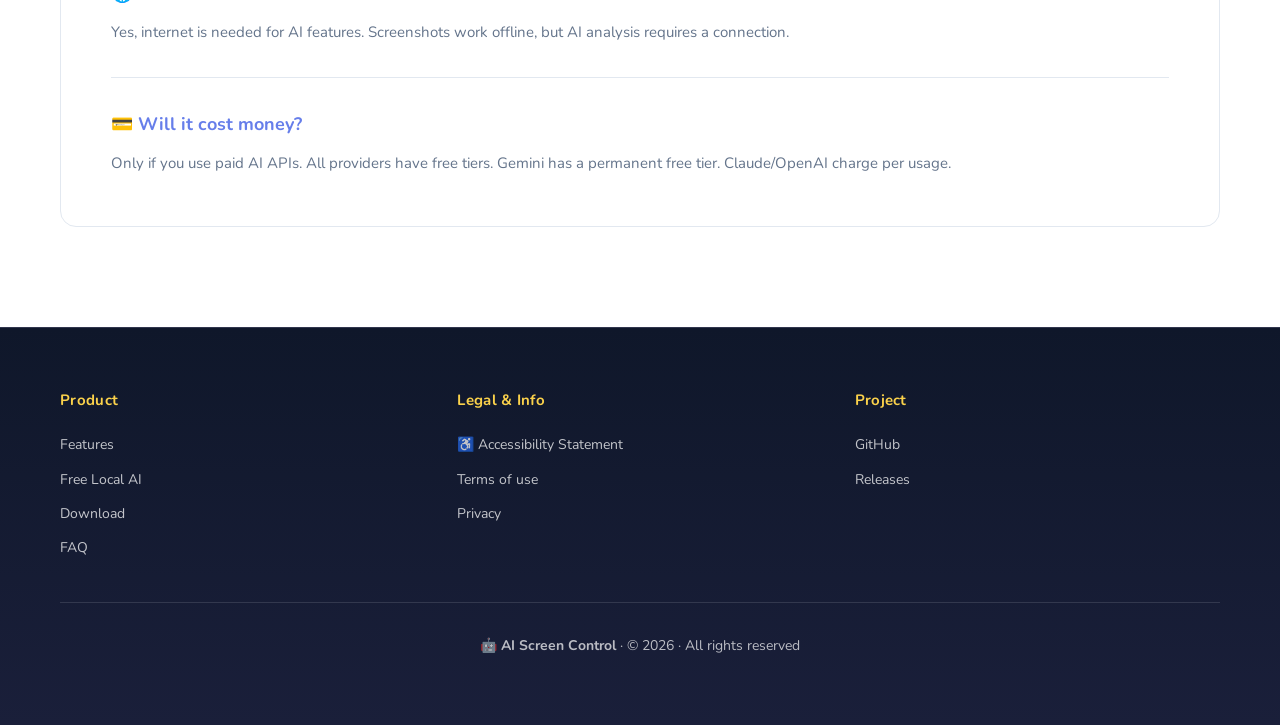
==== commit 98a28899: "v0.1.26: new professional logo (screen + AI sparkle) Replaces the old plain purple-circle icon and t" ====
--- a/website/index.html
+++ b/website/index.html
@@ -641,7 +641,7 @@
   <nav class="navbar" aria-label="Primary">
     <div class="container">
       <a class="logo" href="#" onclick="goHomeThen();return false;" style="text-decoration:none;">
-        <span class="logo-icon" aria-hidden="true">🤖</span><span>AI Screen Control</span>
+        <span class="logo-icon" aria-hidden="true"><svg width="30" height="30" viewBox="0 0 24 24" style="vertical-align:middle"><rect x="1.5" y="1.5" width="21" height="21" rx="6" fill="url(#lg)"/><defs><linearGradient id="lg" x1="0" y1="0" x2="1" y2="1"><stop offset="0" stop-color="#667eea"/><stop offset="1" stop-color="#764ba2"/></linearGradient></defs><g fill="none" stroke="#fff" stroke-width="1.5" stroke-linejoin="round" stroke-linecap="round"><rect x="5" y="6" width="14" height="9.5" rx="1.6"/><path d="M10 15.5v1.3M14 15.5v1.3M8.7 18.1h6.6"/></g><path d="M12 8l.8 2.2 2.2.8-2.2.8L12 14.8l-.8-2.2-2.2-.8 2.2-.8z" fill="#fff"/></svg></span><span>AI Screen Control</span>
       </a>
       <ul class="nav-links">
         <li><a href="#" onclick="goHomeThen('#features');return false;">Features</a></li>
